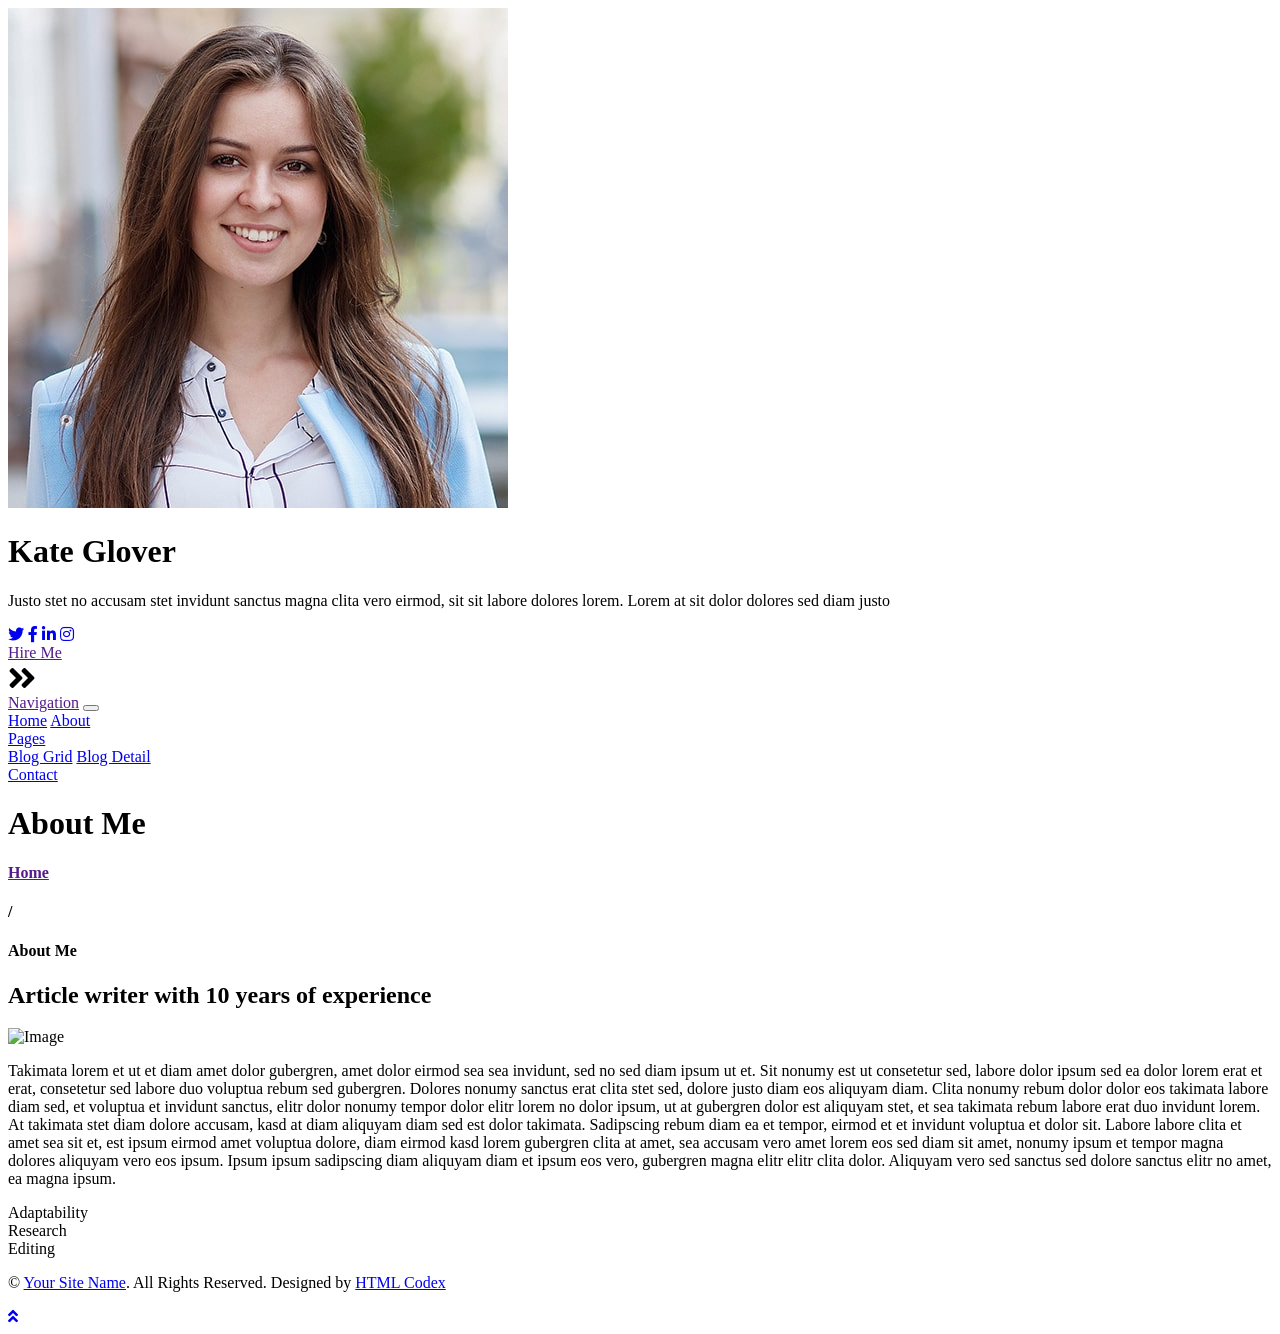
==== about.html @ a3ad5f49 "update template" ====
<!DOCTYPE html>
<html lang="en">
    <head>
        <meta charset="utf-8">
        <title>Bloggy - Personal Blog Template</title>
        <meta content="width=device-width, initial-scale=1.0" name="viewport">
        <meta content="Free Website Template" name="keywords">
        <meta content="Free Website Template" name="description">

        <!-- Favicon -->
        <link href="img/favicon.ico" rel="icon">

        <!-- Google Fonts -->
        <link href="https://fonts.googleapis.com/css2?family=Open+Sans:300;400;600;700;800&display=swap" rel="stylesheet">

        <!-- Font Awesome -->
        <link href="https://cdnjs.cloudflare.com/ajax/libs/font-awesome/5.10.0/css/all.min.css" rel="stylesheet">

        <!-- Customized Bootstrap Stylesheet -->
        <link href="css/style.css" rel="stylesheet">
    </head>

<body>
    <div class="wrapper">
        <div class="sidebar">
            <div class="sidebar-text d-flex flex-column h-100 justify-content-center text-center">
                <img class="mx-auto d-block w-75 bg-primary img-fluid rounded-circle mb-4 p-3" src="img/profile.jpg" alt="Image">
                <h1 class="font-weight-bold">Kate Glover</h1>
                <p class="mb-4">
                    Justo stet no accusam stet invidunt sanctus magna clita vero eirmod, sit sit labore dolores lorem. Lorem at sit dolor dolores sed diam justo
                </p>
                <div class="d-flex justify-content-center mb-5">
                    <a class="btn btn-outline-primary mr-2" href="#"><i class="fab fa-twitter"></i></a>
                    <a class="btn btn-outline-primary mr-2" href="#"><i class="fab fa-facebook-f"></i></a>
                    <a class="btn btn-outline-primary mr-2" href="#"><i class="fab fa-linkedin-in"></i></a>
                    <a class="btn btn-outline-primary mr-2" href="#"><i class="fab fa-instagram"></i></a>
                </div>
                <a href="" class="btn btn-lg btn-block btn-primary mt-auto">Hire Me</a>
            </div>
            <div class="sidebar-icon d-flex flex-column h-100 justify-content-center text-right">
                <i class="fas fa-2x fa-angle-double-right text-primary"></i>
            </div>
        </div>
        <div class="content">
            <!-- Navbar Start -->
            <div class="container p-0">
                <nav class="navbar navbar-expand-lg bg-secondary navbar-dark">
                    <a href="" class="navbar-brand d-block d-lg-none">Navigation</a>
                    <button type="button" class="navbar-toggler" data-toggle="collapse" data-target="#navbarCollapse">
                        <span class="navbar-toggler-icon"></span>
                    </button>
                    <div class="collapse navbar-collapse justify-content-between" id="navbarCollapse">
                        <div class="navbar-nav m-auto">
                            <a href="index.html" class="nav-item nav-link">Home</a>
                            <a href="about.html" class="nav-item nav-link active">About</a>
                            <div class="nav-item dropdown">
                                <a href="#" class="nav-link dropdown-toggle" data-toggle="dropdown">Pages</a>
                                <div class="dropdown-menu">
                                    <a href="blog.html" class="dropdown-item">Blog Grid</a>
                                    <a href="single.html" class="dropdown-item">Blog Detail</a>
                                </div>
                            </div>
                            <a href="contact.html" class="nav-item nav-link">Contact</a>
                        </div>
                    </div>
                </nav>
            </div>
            <!-- Navbar End -->

            <!-- Page Header Start -->
            <div class="container py-5 px-2 bg-primary">
                <div class="row py-5 px-4">
                    <div class="col-sm-6 text-center text-md-left">
                        <h1 class="mb-3 mb-md-0 text-white text-uppercase font-weight-bold">About Me</h1>
                    </div>
                    <div class="col-sm-6 text-center text-md-right">
                        <div class="d-inline-flex pt-2">
                            <h4 class="m-0 text-white"><a class="text-white" href="">Home</a></h4>
                            <h4 class="m-0 text-white px-2">/</h4>
                            <h4 class="m-0 text-white">About Me</h4>
                        </div>
                    </div>
                </div>
            </div>
            <!-- Page Header End -->


            <!-- About Start -->
            <div class="container bg-white pt-5">
                <div class="row px-3 pb-5">
                    <div class="col-md-12">
                        <h2 class="mb-4 font-weight-bold">Article writer with 10 years of experience</h2>
                        <img class="img-fluid float-left w-50 mr-4 mb-3" src="img/about.jpg" alt="Image">
                        <p class="m-0">
                            Takimata lorem et ut et diam amet dolor gubergren, amet dolor eirmod sea sea invidunt, sed no sed diam ipsum ut et. Sit nonumy est ut consetetur sed, labore dolor ipsum sed ea dolor lorem erat et erat, consetetur sed labore duo voluptua rebum sed gubergren. Dolores nonumy sanctus erat clita stet sed, dolore justo diam eos aliquyam diam. Clita nonumy rebum dolor dolor eos takimata labore diam sed, et voluptua et invidunt sanctus, elitr dolor nonumy tempor dolor elitr lorem no dolor ipsum, ut at gubergren dolor est aliquyam stet, et sea takimata rebum labore erat duo invidunt lorem. At takimata stet diam dolore accusam, kasd at diam aliquyam diam sed est dolor takimata. Sadipscing rebum diam ea et tempor, eirmod et et invidunt voluptua et dolor sit. Labore labore clita et amet sea sit et, est ipsum eirmod amet voluptua dolore, diam eirmod kasd lorem gubergren clita at amet, sea accusam vero amet lorem eos sed diam sit amet, nonumy ipsum et tempor magna dolores aliquyam vero eos ipsum. Ipsum ipsum sadipscing diam aliquyam diam et ipsum eos vero, gubergren magna elitr elitr clita dolor. Aliquyam vero sed sanctus sed dolore sanctus elitr no amet, ea magna ipsum.
                        </p>
                    </div>
                    <div class="col-md-12 pt-4">
                        <div class="d-flex flex-column skills">
                            <div class="progress w-100 mb-4">
                                <div class="progress-bar" role="progressbar" aria-valuenow="80" aria-valuemin="0" aria-valuemax="100">Adaptability</div>
                            </div>
                            <div class="progress w-100 mb-4">
                                <div class="progress-bar" role="progressbar" aria-valuenow="90" aria-valuemin="0" aria-valuemax="100">Research</div>
                            </div>
                            <div class="progress w-100">
                                <div class="progress-bar" role="progressbar" aria-valuenow="100" aria-valuemin="0" aria-valuemax="100">Editing</div>
                            </div>
                        </div>
                    </div>
                </div>
            </div>
            <!-- About End -->


            <!-- Footer Start -->
            <div class="container py-4 bg-secondary text-center">
                <p class="m-0 text-white">
                    &copy; <a class="text-white font-weight-bold" href="#">Your Site Name</a>. All Rights Reserved. Designed by <a class="text-white font-weight-bold" href="https://htmlcodex.com">HTML Codex</a>
                </p>
            </div>
            <!-- Footer End -->
        </div>
    </div>

    <!-- Back to Top -->
    <a href="#" class="back-to-top"><i class="fa fa-angle-double-up"></i></a>

    <!-- JavaScript Libraries -->
    <script src="https://code.jquery.com/jquery-3.4.1.min.js"></script>
    <script src="https://stackpath.bootstrapcdn.com/bootstrap/4.4.1/js/bootstrap.bundle.min.js"></script>
    <script src="lib/easing/easing.min.js"></script>
    <script src="lib/waypoints/waypoints.min.js"></script>

    <!-- Contact Javascript File -->
    <script src="mail/jqBootstrapValidation.min.js"></script>
    <script src="mail/contact.js"></script>

    <!-- Template Javascript -->
    <script src="js/main.js"></script>
</body>

</html>
---- css/style.css ----
@charset "UTF-8";
/******* Bootstrap Theming ********/
/*!
 * Bootstrap v4.5.3 (https://getbootstrap.com/)
 * Copyright 2011-2020 The Bootstrap Authors
 * Copyright 2011-2020 Twitter, Inc.
 * Licensed under MIT (https://github.com/twbs/bootstrap/blob/main/LICENSE)
 */
:root {
  --blue: #007bff;
  --indigo: #6610f2;
  --purple: #6f42c1;
  --pink: #e83e8c;
  --red: #dc3545;
  --orange: #fd7e14;
  --yellow: #ffc107;
  --green: #28a745;
  --teal: #20c997;
  --cyan: #17a2b8;
  --white: #fff;
  --gray: #6c757d;
  --gray-dark: #343a40;
  --primary: #2A4B7C;
  --secondary: #202C45;
  --success: #28a745;
  --info: #17a2b8;
  --warning: #ffc107;
  --danger: #dc3545;
  --light: #f1f3ff;
  --dark: #343a40;
  --breakpoint-xs: 0;
  --breakpoint-sm: 576px;
  --breakpoint-md: 768px;
  --breakpoint-lg: 992px;
  --breakpoint-xl: 1200px;
  --font-family-sans-serif: -apple-system, BlinkMacSystemFont, "Segoe UI", Roboto, "Helvetica Neue", Arial, "Noto Sans", sans-serif, "Apple Color Emoji", "Segoe UI Emoji", "Segoe UI Symbol", "Noto Color Emoji";
  --font-family-monospace: SFMono-Regular, Menlo, Monaco, Consolas, "Liberation Mono", "Courier New", monospace;
}

*,
*::before,
*::after {
  box-sizing: border-box;
}

html {
  font-family: sans-serif;
  line-height: 1.15;
  -webkit-text-size-adjust: 100%;
  -webkit-tap-highlight-color: rgba(0, 0, 0, 0);
}

article, aside, figcaption, figure, footer, header, hgroup, main, nav, section {
  display: block;
}

body {
  margin: 0;
  font-family: "Open Sans", sans-serif;
  font-size: 1rem;
  font-weight: 400;
  line-height: 1.5;
  color: #666666;
  text-align: left;
  background-color: #f1f3ff;
}

[tabindex="-1"]:focus:not(:focus-visible) {
  outline: 0 !important;
}

hr {
  box-sizing: content-box;
  height: 0;
  overflow: visible;
}

h1, h2, h3, h4, h5, h6 {
  margin-top: 0;
  margin-bottom: 0.5rem;
}

p {
  margin-top: 0;
  margin-bottom: 1rem;
}

abbr[title],
abbr[data-original-title] {
  text-decoration: underline;
  text-decoration: underline dotted;
  cursor: help;
  border-bottom: 0;
  text-decoration-skip-ink: none;
}

address {
  margin-bottom: 1rem;
  font-style: normal;
  line-height: inherit;
}

ol,
ul,
dl {
  margin-top: 0;
  margin-bottom: 1rem;
}

ol ol,
ul ul,
ol ul,
ul ol {
  margin-bottom: 0;
}

dt {
  font-weight: 700;
}

dd {
  margin-bottom: 0.5rem;
  margin-left: 0;
}

blockquote {
  margin: 0 0 1rem;
}

b,
strong {
  font-weight: bolder;
}

small {
  font-size: 80%;
}

sub,
sup {
  position: relative;
  font-size: 75%;
  line-height: 0;
  vertical-align: baseline;
}

sub {
  bottom: -0.25em;
}

sup {
  top: -0.5em;
}

a {
  color: #2A4B7C;
  text-decoration: none;
  background-color: transparent;
}
a:hover {
  color: #172843;
  text-decoration: underline;
}

a:not([href]):not([class]) {
  color: inherit;
  text-decoration: none;
}
a:not([href]):not([class]):hover {
  color: inherit;
  text-decoration: none;
}

pre,
code,
kbd,
samp {
  font-family: SFMono-Regular, Menlo, Monaco, Consolas, "Liberation Mono", "Courier New", monospace;
  font-size: 1em;
}

pre {
  margin-top: 0;
  margin-bottom: 1rem;
  overflow: auto;
  -ms-overflow-style: scrollbar;
}

figure {
  margin: 0 0 1rem;
}

img {
  vertical-align: middle;
  border-style: none;
}

svg {
  overflow: hidden;
  vertical-align: middle;
}

table {
  border-collapse: collapse;
}

caption {
  padding-top: 0.75rem;
  padding-bottom: 0.75rem;
  color: #6c757d;
  text-align: left;
  caption-side: bottom;
}

th {
  text-align: inherit;
  text-align: -webkit-match-parent;
}

label {
  display: inline-block;
  margin-bottom: 0.5rem;
}

button {
  border-radius: 0;
}

button:focus {
  outline: 1px dotted;
  outline: 5px auto -webkit-focus-ring-color;
}

input,
button,
select,
optgroup,
textarea {
  margin: 0;
  font-family: inherit;
  font-size: inherit;
  line-height: inherit;
}

button,
input {
  overflow: visible;
}

button,
select {
  text-transform: none;
}

[role=button] {
  cursor: pointer;
}

select {
  word-wrap: normal;
}

button,
[type=button],
[type=reset],
[type=submit] {
  -webkit-appearance: button;
}

button:not(:disabled),
[type=button]:not(:disabled),
[type=reset]:not(:disabled),
[type=submit]:not(:disabled) {
  cursor: pointer;
}

button::-moz-focus-inner,
[type=button]::-moz-focus-inner,
[type=reset]::-moz-focus-inner,
[type=submit]::-moz-focus-inner {
  padding: 0;
  border-style: none;
}

input[type=radio],
input[type=checkbox] {
  box-sizing: border-box;
  padding: 0;
}

textarea {
  overflow: auto;
  resize: vertical;
}

fieldset {
  min-width: 0;
  padding: 0;
  margin: 0;
  border: 0;
}

legend {
  display: block;
  width: 100%;
  max-width: 100%;
  padding: 0;
  margin-bottom: 0.5rem;
  font-size: 1.5rem;
  line-height: inherit;
  color: inherit;
  white-space: normal;
}

progress {
  vertical-align: baseline;
}

[type=number]::-webkit-inner-spin-button,
[type=number]::-webkit-outer-spin-button {
  height: auto;
}

[type=search] {
  outline-offset: -2px;
  -webkit-appearance: none;
}

[type=search]::-webkit-search-decoration {
  -webkit-appearance: none;
}

::-webkit-file-upload-button {
  font: inherit;
  -webkit-appearance: button;
}

output {
  display: inline-block;
}

summary {
  display: list-item;
  cursor: pointer;
}

template {
  display: none;
}

[hidden] {
  display: none !important;
}

h1, h2, h3, h4, h5, h6,
.h1, .h2, .h3, .h4, .h5, .h6 {
  margin-bottom: 0.5rem;
  font-weight: 500;
  line-height: 1.2;
  color: #202C45;
}

h1, .h1 {
  font-size: 2.5rem;
}

h2, .h2 {
  font-size: 2rem;
}

h3, .h3 {
  font-size: 1.75rem;
}

h4, .h4 {
  font-size: 1.5rem;
}

h5, .h5 {
  font-size: 1.25rem;
}

h6, .h6 {
  font-size: 1rem;
}

.lead {
  font-size: 1.25rem;
  font-weight: 300;
}

.display-1 {
  font-size: 6rem;
  font-weight: 300;
  line-height: 1.2;
}

.display-2 {
  font-size: 5.5rem;
  font-weight: 300;
  line-height: 1.2;
}

.display-3 {
  font-size: 4.5rem;
  font-weight: 300;
  line-height: 1.2;
}

.display-4 {
  font-size: 3.5rem;
  font-weight: 300;
  line-height: 1.2;
}

hr {
  margin-top: 1rem;
  margin-bottom: 1rem;
  border: 0;
  border-top: 1px solid rgba(0, 0, 0, 0.1);
}

small,
.small {
  font-size: 80%;
  font-weight: 400;
}

mark,
.mark {
  padding: 0.2em;
  background-color: #fcf8e3;
}

.list-unstyled {
  padding-left: 0;
  list-style: none;
}

.list-inline {
  padding-left: 0;
  list-style: none;
}

.list-inline-item {
  display: inline-block;
}
.list-inline-item:not(:last-child) {
  margin-right: 0.5rem;
}

.initialism {
  font-size: 90%;
  text-transform: uppercase;
}

.blockquote {
  margin-bottom: 1rem;
  font-size: 1.25rem;
}

.blockquote-footer {
  display: block;
  font-size: 80%;
  color: #6c757d;
}
.blockquote-footer::before {
  content: "— ";
}

.img-fluid {
  max-width: 100%;
  height: auto;
}

.img-thumbnail {
  padding: 0.25rem;
  background-color: #f1f3ff;
  border: 1px solid #dee2e6;
  max-width: 100%;
  height: auto;
}

.figure {
  display: inline-block;
}

.figure-img {
  margin-bottom: 0.5rem;
  line-height: 1;
}

.figure-caption {
  font-size: 90%;
  color: #6c757d;
}

code {
  font-size: 87.5%;
  color: #e83e8c;
  word-wrap: break-word;
}
a > code {
  color: inherit;
}

kbd {
  padding: 0.2rem 0.4rem;
  font-size: 87.5%;
  color: #fff;
  background-color: #212529;
}
kbd kbd {
  padding: 0;
  font-size: 100%;
  font-weight: 700;
}

pre {
  display: block;
  font-size: 87.5%;
  color: #212529;
}
pre code {
  font-size: inherit;
  color: inherit;
  word-break: normal;
}

.pre-scrollable {
  max-height: 340px;
  overflow-y: scroll;
}

.container,
.container-fluid,
.container-xl,
.container-lg,
.container-md,
.container-sm {
  width: 100%;
  padding-right: 15px;
  padding-left: 15px;
  margin-right: auto;
  margin-left: auto;
}

@media (min-width: 576px) {
  .container-sm, .container {
    max-width: 540px;
  }
}
@media (min-width: 768px) {
  .container-md, .container-sm, .container {
    max-width: 720px;
  }
}
@media (min-width: 992px) {
  .container-lg, .container-md, .container-sm, .container {
    max-width: 960px;
  }
}
@media (min-width: 1200px) {
  .container-xl, .container-lg, .container-md, .container-sm, .container {
    max-width: 1140px;
  }
}
.row {
  display: flex;
  flex-wrap: wrap;
  margin-right: -15px;
  margin-left: -15px;
}

.no-gutters {
  margin-right: 0;
  margin-left: 0;
}
.no-gutters > .col,
.no-gutters > [class*=col-] {
  padding-right: 0;
  padding-left: 0;
}

.col-xl,
.col-xl-auto, .col-xl-12, .col-xl-11, .col-xl-10, .col-xl-9, .col-xl-8, .col-xl-7, .col-xl-6, .col-xl-5, .col-xl-4, .col-xl-3, .col-xl-2, .col-xl-1, .col-lg,
.col-lg-auto, .col-lg-12, .col-lg-11, .col-lg-10, .col-lg-9, .col-lg-8, .col-lg-7, .col-lg-6, .col-lg-5, .col-lg-4, .col-lg-3, .col-lg-2, .col-lg-1, .col-md,
.col-md-auto, .col-md-12, .col-md-11, .col-md-10, .col-md-9, .col-md-8, .col-md-7, .col-md-6, .col-md-5, .col-md-4, .col-md-3, .col-md-2, .col-md-1, .col-sm,
.col-sm-auto, .col-sm-12, .col-sm-11, .col-sm-10, .col-sm-9, .col-sm-8, .col-sm-7, .col-sm-6, .col-sm-5, .col-sm-4, .col-sm-3, .col-sm-2, .col-sm-1, .col,
.col-auto, .col-12, .col-11, .col-10, .col-9, .col-8, .col-7, .col-6, .col-5, .col-4, .col-3, .col-2, .col-1 {
  position: relative;
  width: 100%;
  padding-right: 15px;
  padding-left: 15px;
}

.col {
  flex-basis: 0;
  flex-grow: 1;
  max-width: 100%;
}

.row-cols-1 > * {
  flex: 0 0 100%;
  max-width: 100%;
}

.row-cols-2 > * {
  flex: 0 0 50%;
  max-width: 50%;
}

.row-cols-3 > * {
  flex: 0 0 33.3333333333%;
  max-width: 33.3333333333%;
}

.row-cols-4 > * {
  flex: 0 0 25%;
  max-width: 25%;
}

.row-cols-5 > * {
  flex: 0 0 20%;
  max-width: 20%;
}

.row-cols-6 > * {
  flex: 0 0 16.6666666667%;
  max-width: 16.6666666667%;
}

.col-auto {
  flex: 0 0 auto;
  width: auto;
  max-width: 100%;
}

.col-1 {
  flex: 0 0 8.3333333333%;
  max-width: 8.3333333333%;
}

.col-2 {
  flex: 0 0 16.6666666667%;
  max-width: 16.6666666667%;
}

.col-3 {
  flex: 0 0 25%;
  max-width: 25%;
}

.col-4 {
  flex: 0 0 33.3333333333%;
  max-width: 33.3333333333%;
}

.col-5 {
  flex: 0 0 41.6666666667%;
  max-width: 41.6666666667%;
}

.col-6 {
  flex: 0 0 50%;
  max-width: 50%;
}

.col-7 {
  flex: 0 0 58.3333333333%;
  max-width: 58.3333333333%;
}

.col-8 {
  flex: 0 0 66.6666666667%;
  max-width: 66.6666666667%;
}

.col-9 {
  flex: 0 0 75%;
  max-width: 75%;
}

.col-10 {
  flex: 0 0 83.3333333333%;
  max-width: 83.3333333333%;
}

.col-11 {
  flex: 0 0 91.6666666667%;
  max-width: 91.6666666667%;
}

.col-12 {
  flex: 0 0 100%;
  max-width: 100%;
}

.order-first {
  order: -1;
}

.order-last {
  order: 13;
}

.order-0 {
  order: 0;
}

.order-1 {
  order: 1;
}

.order-2 {
  order: 2;
}

.order-3 {
  order: 3;
}

.order-4 {
  order: 4;
}

.order-5 {
  order: 5;
}

.order-6 {
  order: 6;
}

.order-7 {
  order: 7;
}

.order-8 {
  order: 8;
}

.order-9 {
  order: 9;
}

.order-10 {
  order: 10;
}

.order-11 {
  order: 11;
}

.order-12 {
  order: 12;
}

.offset-1 {
  margin-left: 8.3333333333%;
}

.offset-2 {
  margin-left: 16.6666666667%;
}

.offset-3 {
  margin-left: 25%;
}

.offset-4 {
  margin-left: 33.3333333333%;
}

.offset-5 {
  margin-left: 41.6666666667%;
}

.offset-6 {
  margin-left: 50%;
}

.offset-7 {
  margin-left: 58.3333333333%;
}

.offset-8 {
  margin-left: 66.6666666667%;
}

.offset-9 {
  margin-left: 75%;
}

.offset-10 {
  margin-left: 83.3333333333%;
}

.offset-11 {
  margin-left: 91.6666666667%;
}

@media (min-width: 576px) {
  .col-sm {
    flex-basis: 0;
    flex-grow: 1;
    max-width: 100%;
  }

  .row-cols-sm-1 > * {
    flex: 0 0 100%;
    max-width: 100%;
  }

  .row-cols-sm-2 > * {
    flex: 0 0 50%;
    max-width: 50%;
  }

  .row-cols-sm-3 > * {
    flex: 0 0 33.3333333333%;
    max-width: 33.3333333333%;
  }

  .row-cols-sm-4 > * {
    flex: 0 0 25%;
    max-width: 25%;
  }

  .row-cols-sm-5 > * {
    flex: 0 0 20%;
    max-width: 20%;
  }

  .row-cols-sm-6 > * {
    flex: 0 0 16.6666666667%;
    max-width: 16.6666666667%;
  }

  .col-sm-auto {
    flex: 0 0 auto;
    width: auto;
    max-width: 100%;
  }

  .col-sm-1 {
    flex: 0 0 8.3333333333%;
    max-width: 8.3333333333%;
  }

  .col-sm-2 {
    flex: 0 0 16.6666666667%;
    max-width: 16.6666666667%;
  }

  .col-sm-3 {
    flex: 0 0 25%;
    max-width: 25%;
  }

  .col-sm-4 {
    flex: 0 0 33.3333333333%;
    max-width: 33.3333333333%;
  }

  .col-sm-5 {
    flex: 0 0 41.6666666667%;
    max-width: 41.6666666667%;
  }

  .col-sm-6 {
    flex: 0 0 50%;
    max-width: 50%;
  }

  .col-sm-7 {
    flex: 0 0 58.3333333333%;
    max-width: 58.3333333333%;
  }

  .col-sm-8 {
    flex: 0 0 66.6666666667%;
    max-width: 66.6666666667%;
  }

  .col-sm-9 {
    flex: 0 0 75%;
    max-width: 75%;
  }

  .col-sm-10 {
    flex: 0 0 83.3333333333%;
    max-width: 83.3333333333%;
  }

  .col-sm-11 {
    flex: 0 0 91.6666666667%;
    max-width: 91.6666666667%;
  }

  .col-sm-12 {
    flex: 0 0 100%;
    max-width: 100%;
  }

  .order-sm-first {
    order: -1;
  }

  .order-sm-last {
    order: 13;
  }

  .order-sm-0 {
    order: 0;
  }

  .order-sm-1 {
    order: 1;
  }

  .order-sm-2 {
    order: 2;
  }

  .order-sm-3 {
    order: 3;
  }

  .order-sm-4 {
    order: 4;
  }

  .order-sm-5 {
    order: 5;
  }

  .order-sm-6 {
    order: 6;
  }

  .order-sm-7 {
    order: 7;
  }

  .order-sm-8 {
    order: 8;
  }

  .order-sm-9 {
    order: 9;
  }

  .order-sm-10 {
    order: 10;
  }

  .order-sm-11 {
    order: 11;
  }

  .order-sm-12 {
    order: 12;
  }

  .offset-sm-0 {
    margin-left: 0;
  }

  .offset-sm-1 {
    margin-left: 8.3333333333%;
  }

  .offset-sm-2 {
    margin-left: 16.6666666667%;
  }

  .offset-sm-3 {
    margin-left: 25%;
  }

  .offset-sm-4 {
    margin-left: 33.3333333333%;
  }

  .offset-sm-5 {
    margin-left: 41.6666666667%;
  }

  .offset-sm-6 {
    margin-left: 50%;
  }

  .offset-sm-7 {
    margin-left: 58.3333333333%;
  }

  .offset-sm-8 {
    margin-left: 66.6666666667%;
  }

  .offset-sm-9 {
    margin-left: 75%;
  }

  .offset-sm-10 {
    margin-left: 83.3333333333%;
  }

  .offset-sm-11 {
    margin-left: 91.6666666667%;
  }
}
@media (min-width: 768px) {
  .col-md {
    flex-basis: 0;
    flex-grow: 1;
    max-width: 100%;
  }

  .row-cols-md-1 > * {
    flex: 0 0 100%;
    max-width: 100%;
  }

  .row-cols-md-2 > * {
    flex: 0 0 50%;
    max-width: 50%;
  }

  .row-cols-md-3 > * {
    flex: 0 0 33.3333333333%;
    max-width: 33.3333333333%;
  }

  .row-cols-md-4 > * {
    flex: 0 0 25%;
    max-width: 25%;
  }

  .row-cols-md-5 > * {
    flex: 0 0 20%;
    max-width: 20%;
  }

  .row-cols-md-6 > * {
    flex: 0 0 16.6666666667%;
    max-width: 16.6666666667%;
  }

  .col-md-auto {
    flex: 0 0 auto;
    width: auto;
    max-width: 100%;
  }

  .col-md-1 {
    flex: 0 0 8.3333333333%;
    max-width: 8.3333333333%;
  }

  .col-md-2 {
    flex: 0 0 16.6666666667%;
    max-width: 16.6666666667%;
  }

  .col-md-3 {
    flex: 0 0 25%;
    max-width: 25%;
  }

  .col-md-4 {
    flex: 0 0 33.3333333333%;
    max-width: 33.3333333333%;
  }

  .col-md-5 {
    flex: 0 0 41.6666666667%;
    max-width: 41.6666666667%;
  }

  .col-md-6 {
    flex: 0 0 50%;
    max-width: 50%;
  }

  .col-md-7 {
    flex: 0 0 58.3333333333%;
    max-width: 58.3333333333%;
  }

  .col-md-8 {
    flex: 0 0 66.6666666667%;
    max-width: 66.6666666667%;
  }

  .col-md-9 {
    flex: 0 0 75%;
    max-width: 75%;
  }

  .col-md-10 {
    flex: 0 0 83.3333333333%;
    max-width: 83.3333333333%;
  }

  .col-md-11 {
    flex: 0 0 91.6666666667%;
    max-width: 91.6666666667%;
  }

  .col-md-12 {
    flex: 0 0 100%;
    max-width: 100%;
  }

  .order-md-first {
    order: -1;
  }

  .order-md-last {
    order: 13;
  }

  .order-md-0 {
    order: 0;
  }

  .order-md-1 {
    order: 1;
  }

  .order-md-2 {
    order: 2;
  }

  .order-md-3 {
    order: 3;
  }

  .order-md-4 {
    order: 4;
  }

  .order-md-5 {
    order: 5;
  }

  .order-md-6 {
    order: 6;
  }

  .order-md-7 {
    order: 7;
  }

  .order-md-8 {
    order: 8;
  }

  .order-md-9 {
    order: 9;
  }

  .order-md-10 {
    order: 10;
  }

  .order-md-11 {
    order: 11;
  }

  .order-md-12 {
    order: 12;
  }

  .offset-md-0 {
    margin-left: 0;
  }

  .offset-md-1 {
    margin-left: 8.3333333333%;
  }

  .offset-md-2 {
    margin-left: 16.6666666667%;
  }

  .offset-md-3 {
    margin-left: 25%;
  }

  .offset-md-4 {
    margin-left: 33.3333333333%;
  }

  .offset-md-5 {
    margin-left: 41.6666666667%;
  }

  .offset-md-6 {
    margin-left: 50%;
  }

  .offset-md-7 {
    margin-left: 58.3333333333%;
  }

  .offset-md-8 {
    margin-left: 66.6666666667%;
  }

  .offset-md-9 {
    margin-left: 75%;
  }

  .offset-md-10 {
    margin-left: 83.3333333333%;
  }

  .offset-md-11 {
    margin-left: 91.6666666667%;
  }
}
@media (min-width: 992px) {
  .col-lg {
    flex-basis: 0;
    flex-grow: 1;
    max-width: 100%;
  }

  .row-cols-lg-1 > * {
    flex: 0 0 100%;
    max-width: 100%;
  }

  .row-cols-lg-2 > * {
    flex: 0 0 50%;
    max-width: 50%;
  }

  .row-cols-lg-3 > * {
    flex: 0 0 33.3333333333%;
    max-width: 33.3333333333%;
  }

  .row-cols-lg-4 > * {
    flex: 0 0 25%;
    max-width: 25%;
  }

  .row-cols-lg-5 > * {
    flex: 0 0 20%;
    max-width: 20%;
  }

  .row-cols-lg-6 > * {
    flex: 0 0 16.6666666667%;
    max-width: 16.6666666667%;
  }

  .col-lg-auto {
    flex: 0 0 auto;
    width: auto;
    max-width: 100%;
  }

  .col-lg-1 {
    flex: 0 0 8.3333333333%;
    max-width: 8.3333333333%;
  }

  .col-lg-2 {
    flex: 0 0 16.6666666667%;
    max-width: 16.6666666667%;
  }

  .col-lg-3 {
    flex: 0 0 25%;
    max-width: 25%;
  }

  .col-lg-4 {
    flex: 0 0 33.3333333333%;
    max-width: 33.3333333333%;
  }

  .col-lg-5 {
    flex: 0 0 41.6666666667%;
    max-width: 41.6666666667%;
  }

  .col-lg-6 {
    flex: 0 0 50%;
    max-width: 50%;
  }

  .col-lg-7 {
    flex: 0 0 58.3333333333%;
    max-width: 58.3333333333%;
  }

  .col-lg-8 {
    flex: 0 0 66.6666666667%;
    max-width: 66.6666666667%;
  }

  .col-lg-9 {
    flex: 0 0 75%;
    max-width: 75%;
  }

  .col-lg-10 {
    flex: 0 0 83.3333333333%;
    max-width: 83.3333333333%;
  }

  .col-lg-11 {
    flex: 0 0 91.6666666667%;
    max-width: 91.6666666667%;
  }

  .col-lg-12 {
    flex: 0 0 100%;
    max-width: 100%;
  }

  .order-lg-first {
    order: -1;
  }

  .order-lg-last {
    order: 13;
  }

  .order-lg-0 {
    order: 0;
  }

  .order-lg-1 {
    order: 1;
  }

  .order-lg-2 {
    order: 2;
  }

  .order-lg-3 {
    order: 3;
  }

  .order-lg-4 {
    order: 4;
  }

  .order-lg-5 {
    order: 5;
  }

  .order-lg-6 {
    order: 6;
  }

  .order-lg-7 {
    order: 7;
  }

  .order-lg-8 {
    order: 8;
  }

  .order-lg-9 {
    order: 9;
  }

  .order-lg-10 {
    order: 10;
  }

  .order-lg-11 {
    order: 11;
  }

  .order-lg-12 {
    order: 12;
  }

  .offset-lg-0 {
    margin-left: 0;
  }

  .offset-lg-1 {
    margin-left: 8.3333333333%;
  }

  .offset-lg-2 {
    margin-left: 16.6666666667%;
  }

  .offset-lg-3 {
    margin-left: 25%;
  }

  .offset-lg-4 {
    margin-left: 33.3333333333%;
  }

  .offset-lg-5 {
    margin-left: 41.6666666667%;
  }

  .offset-lg-6 {
    margin-left: 50%;
  }

  .offset-lg-7 {
    margin-left: 58.3333333333%;
  }

  .offset-lg-8 {
    margin-left: 66.6666666667%;
  }

  .offset-lg-9 {
    margin-left: 75%;
  }

  .offset-lg-10 {
    margin-left: 83.3333333333%;
  }

  .offset-lg-11 {
    margin-left: 91.6666666667%;
  }
}
@media (min-width: 1200px) {
  .col-xl {
    flex-basis: 0;
    flex-grow: 1;
    max-width: 100%;
  }

  .row-cols-xl-1 > * {
    flex: 0 0 100%;
    max-width: 100%;
  }

  .row-cols-xl-2 > * {
    flex: 0 0 50%;
    max-width: 50%;
  }

  .row-cols-xl-3 > * {
    flex: 0 0 33.3333333333%;
    max-width: 33.3333333333%;
  }

  .row-cols-xl-4 > * {
    flex: 0 0 25%;
    max-width: 25%;
  }

  .row-cols-xl-5 > * {
    flex: 0 0 20%;
    max-width: 20%;
  }

  .row-cols-xl-6 > * {
    flex: 0 0 16.6666666667%;
    max-width: 16.6666666667%;
  }

  .col-xl-auto {
    flex: 0 0 auto;
    width: auto;
    max-width: 100%;
  }

  .col-xl-1 {
    flex: 0 0 8.3333333333%;
    max-width: 8.3333333333%;
  }

  .col-xl-2 {
    flex: 0 0 16.6666666667%;
    max-width: 16.6666666667%;
  }

  .col-xl-3 {
    flex: 0 0 25%;
    max-width: 25%;
  }

  .col-xl-4 {
    flex: 0 0 33.3333333333%;
    max-width: 33.3333333333%;
  }

  .col-xl-5 {
    flex: 0 0 41.6666666667%;
    max-width: 41.6666666667%;
  }

  .col-xl-6 {
    flex: 0 0 50%;
    max-width: 50%;
  }

  .col-xl-7 {
    flex: 0 0 58.3333333333%;
    max-width: 58.3333333333%;
  }

  .col-xl-8 {
    flex: 0 0 66.6666666667%;
    max-width: 66.6666666667%;
  }

  .col-xl-9 {
    flex: 0 0 75%;
    max-width: 75%;
  }

  .col-xl-10 {
    flex: 0 0 83.3333333333%;
    max-width: 83.3333333333%;
  }

  .col-xl-11 {
    flex: 0 0 91.6666666667%;
    max-width: 91.6666666667%;
  }

  .col-xl-12 {
    flex: 0 0 100%;
    max-width: 100%;
  }

  .order-xl-first {
    order: -1;
  }

  .order-xl-last {
    order: 13;
  }

  .order-xl-0 {
    order: 0;
  }

  .order-xl-1 {
    order: 1;
  }

  .order-xl-2 {
    order: 2;
  }

  .order-xl-3 {
    order: 3;
  }

  .order-xl-4 {
    order: 4;
  }

  .order-xl-5 {
    order: 5;
  }

  .order-xl-6 {
    order: 6;
  }

  .order-xl-7 {
    order: 7;
  }

  .order-xl-8 {
    order: 8;
  }

  .order-xl-9 {
    order: 9;
  }

  .order-xl-10 {
    order: 10;
  }

  .order-xl-11 {
    order: 11;
  }

  .order-xl-12 {
    order: 12;
  }

  .offset-xl-0 {
    margin-left: 0;
  }

  .offset-xl-1 {
    margin-left: 8.3333333333%;
  }

  .offset-xl-2 {
    margin-left: 16.6666666667%;
  }

  .offset-xl-3 {
    margin-left: 25%;
  }

  .offset-xl-4 {
    margin-left: 33.3333333333%;
  }

  .offset-xl-5 {
    margin-left: 41.6666666667%;
  }

  .offset-xl-6 {
    margin-left: 50%;
  }

  .offset-xl-7 {
    margin-left: 58.3333333333%;
  }

  .offset-xl-8 {
    margin-left: 66.6666666667%;
  }

  .offset-xl-9 {
    margin-left: 75%;
  }

  .offset-xl-10 {
    margin-left: 83.3333333333%;
  }

  .offset-xl-11 {
    margin-left: 91.6666666667%;
  }
}
.table {
  width: 100%;
  margin-bottom: 1rem;
  color: #666666;
}
.table th,
.table td {
  padding: 0.75rem;
  vertical-align: top;
  border-top: 1px solid #dee2e6;
}
.table thead th {
  vertical-align: bottom;
  border-bottom: 2px solid #dee2e6;
}
.table tbody + tbody {
  border-top: 2px solid #dee2e6;
}

.table-sm th,
.table-sm td {
  padding: 0.3rem;
}

.table-bordered {
  border: 1px solid #dee2e6;
}
.table-bordered th,
.table-bordered td {
  border: 1px solid #dee2e6;
}
.table-bordered thead th,
.table-bordered thead td {
  border-bottom-width: 2px;
}

.table-borderless th,
.table-borderless td,
.table-borderless thead th,
.table-borderless tbody + tbody {
  border: 0;
}

.table-striped tbody tr:nth-of-type(odd) {
  background-color: rgba(0, 0, 0, 0.05);
}

.table-hover tbody tr:hover {
  color: #666666;
  background-color: rgba(0, 0, 0, 0.075);
}

.table-primary,
.table-primary > th,
.table-primary > td {
  background-color: #c3cdda;
}
.table-primary th,
.table-primary td,
.table-primary thead th,
.table-primary tbody + tbody {
  border-color: #90a1bb;
}

.table-hover .table-primary:hover {
  background-color: #b3c0d0;
}
.table-hover .table-primary:hover > td,
.table-hover .table-primary:hover > th {
  background-color: #b3c0d0;
}

.table-secondary,
.table-secondary > th,
.table-secondary > td {
  background-color: #c1c4cb;
}
.table-secondary th,
.table-secondary td,
.table-secondary thead th,
.table-secondary tbody + tbody {
  border-color: #8b919e;
}

.table-hover .table-secondary:hover {
  background-color: #b3b7bf;
}
.table-hover .table-secondary:hover > td,
.table-hover .table-secondary:hover > th {
  background-color: #b3b7bf;
}

.table-success,
.table-success > th,
.table-success > td {
  background-color: #c3e6cb;
}
.table-success th,
.table-success td,
.table-success thead th,
.table-success tbody + tbody {
  border-color: #8fd19e;
}

.table-hover .table-success:hover {
  background-color: #b1dfbb;
}
.table-hover .table-success:hover > td,
.table-hover .table-success:hover > th {
  background-color: #b1dfbb;
}

.table-info,
.table-info > th,
.table-info > td {
  background-color: #bee5eb;
}
.table-info th,
.table-info td,
.table-info thead th,
.table-info tbody + tbody {
  border-color: #86cfda;
}

.table-hover .table-info:hover {
  background-color: #abdde5;
}
.table-hover .table-info:hover > td,
.table-hover .table-info:hover > th {
  background-color: #abdde5;
}

.table-warning,
.table-warning > th,
.table-warning > td {
  background-color: #ffeeba;
}
.table-warning th,
.table-warning td,
.table-warning thead th,
.table-warning tbody + tbody {
  border-color: #ffdf7e;
}

.table-hover .table-warning:hover {
  background-color: #ffe8a1;
}
.table-hover .table-warning:hover > td,
.table-hover .table-warning:hover > th {
  background-color: #ffe8a1;
}

.table-danger,
.table-danger > th,
.table-danger > td {
  background-color: #f5c6cb;
}
.table-danger th,
.table-danger td,
.table-danger thead th,
.table-danger tbody + tbody {
  border-color: #ed969e;
}

.table-hover .table-danger:hover {
  background-color: #f1b0b7;
}
.table-hover .table-danger:hover > td,
.table-hover .table-danger:hover > th {
  background-color: #f1b0b7;
}

.table-light,
.table-light > th,
.table-light > td {
  background-color: #fbfcff;
}
.table-light th,
.table-light td,
.table-light thead th,
.table-light tbody + tbody {
  border-color: #f8f9ff;
}

.table-hover .table-light:hover {
  background-color: #e2e9ff;
}
.table-hover .table-light:hover > td,
.table-hover .table-light:hover > th {
  background-color: #e2e9ff;
}

.table-dark,
.table-dark > th,
.table-dark > td {
  background-color: #c6c8ca;
}
.table-dark th,
.table-dark td,
.table-dark thead th,
.table-dark tbody + tbody {
  border-color: #95999c;
}

.table-hover .table-dark:hover {
  background-color: #b9bbbe;
}
.table-hover .table-dark:hover > td,
.table-hover .table-dark:hover > th {
  background-color: #b9bbbe;
}

.table-active,
.table-active > th,
.table-active > td {
  background-color: rgba(0, 0, 0, 0.075);
}

.table-hover .table-active:hover {
  background-color: rgba(0, 0, 0, 0.075);
}
.table-hover .table-active:hover > td,
.table-hover .table-active:hover > th {
  background-color: rgba(0, 0, 0, 0.075);
}

.table .thead-dark th {
  color: #fff;
  background-color: #343a40;
  border-color: #454d55;
}
.table .thead-light th {
  color: #495057;
  background-color: #e9ecef;
  border-color: #dee2e6;
}

.table-dark {
  color: #fff;
  background-color: #343a40;
}
.table-dark th,
.table-dark td,
.table-dark thead th {
  border-color: #454d55;
}
.table-dark.table-bordered {
  border: 0;
}
.table-dark.table-striped tbody tr:nth-of-type(odd) {
  background-color: rgba(255, 255, 255, 0.05);
}
.table-dark.table-hover tbody tr:hover {
  color: #fff;
  background-color: rgba(255, 255, 255, 0.075);
}

@media (max-width: 575.98px) {
  .table-responsive-sm {
    display: block;
    width: 100%;
    overflow-x: auto;
    -webkit-overflow-scrolling: touch;
  }
  .table-responsive-sm > .table-bordered {
    border: 0;
  }
}
@media (max-width: 767.98px) {
  .table-responsive-md {
    display: block;
    width: 100%;
    overflow-x: auto;
    -webkit-overflow-scrolling: touch;
  }
  .table-responsive-md > .table-bordered {
    border: 0;
  }
}
@media (max-width: 991.98px) {
  .table-responsive-lg {
    display: block;
    width: 100%;
    overflow-x: auto;
    -webkit-overflow-scrolling: touch;
  }
  .table-responsive-lg > .table-bordered {
    border: 0;
  }
}
@media (max-width: 1199.98px) {
  .table-responsive-xl {
    display: block;
    width: 100%;
    overflow-x: auto;
    -webkit-overflow-scrolling: touch;
  }
  .table-responsive-xl > .table-bordered {
    border: 0;
  }
}
.table-responsive {
  display: block;
  width: 100%;
  overflow-x: auto;
  -webkit-overflow-scrolling: touch;
}
.table-responsive > .table-bordered {
  border: 0;
}

.form-control {
  display: block;
  width: 100%;
  height: calc(1.5em + 0.75rem + 2px);
  padding: 0.375rem 0.75rem;
  font-size: 1rem;
  font-weight: 400;
  line-height: 1.5;
  color: #495057;
  background-color: #fff;
  background-clip: padding-box;
  border: 1px solid #ced4da;
  border-radius: 0;
  transition: border-color 0.15s ease-in-out, box-shadow 0.15s ease-in-out;
}
@media (prefers-reduced-motion: reduce) {
  .form-control {
    transition: none;
  }
}
.form-control::-ms-expand {
  background-color: transparent;
  border: 0;
}
.form-control:-moz-focusring {
  color: transparent;
  text-shadow: 0 0 0 #495057;
}
.form-control:focus {
  color: #495057;
  background-color: #fff;
  border-color: #5d88c8;
  outline: 0;
  box-shadow: 0 0 0 0.2rem rgba(42, 75, 124, 0.25);
}
.form-control::placeholder {
  color: #6c757d;
  opacity: 1;
}
.form-control:disabled, .form-control[readonly] {
  background-color: #e9ecef;
  opacity: 1;
}

input[type=date].form-control,
input[type=time].form-control,
input[type=datetime-local].form-control,
input[type=month].form-control {
  appearance: none;
}

select.form-control:focus::-ms-value {
  color: #495057;
  background-color: #fff;
}

.form-control-file,
.form-control-range {
  display: block;
  width: 100%;
}

.col-form-label {
  padding-top: calc(0.375rem + 1px);
  padding-bottom: calc(0.375rem + 1px);
  margin-bottom: 0;
  font-size: inherit;
  line-height: 1.5;
}

.col-form-label-lg {
  padding-top: calc(0.5rem + 1px);
  padding-bottom: calc(0.5rem + 1px);
  font-size: 1.25rem;
  line-height: 1.5;
}

.col-form-label-sm {
  padding-top: calc(0.25rem + 1px);
  padding-bottom: calc(0.25rem + 1px);
  font-size: 0.875rem;
  line-height: 1.5;
}

.form-control-plaintext {
  display: block;
  width: 100%;
  padding: 0.375rem 0;
  margin-bottom: 0;
  font-size: 1rem;
  line-height: 1.5;
  color: #666666;
  background-color: transparent;
  border: solid transparent;
  border-width: 1px 0;
}
.form-control-plaintext.form-control-sm, .form-control-plaintext.form-control-lg {
  padding-right: 0;
  padding-left: 0;
}

.form-control-sm {
  height: calc(1.5em + 0.5rem + 2px);
  padding: 0.25rem 0.5rem;
  font-size: 0.875rem;
  line-height: 1.5;
}

.form-control-lg {
  height: calc(1.5em + 1rem + 2px);
  padding: 0.5rem 1rem;
  font-size: 1.25rem;
  line-height: 1.5;
}

select.form-control[size], select.form-control[multiple] {
  height: auto;
}

textarea.form-control {
  height: auto;
}

.form-group {
  margin-bottom: 1rem;
}

.form-text {
  display: block;
  margin-top: 0.25rem;
}

.form-row {
  display: flex;
  flex-wrap: wrap;
  margin-right: -5px;
  margin-left: -5px;
}
.form-row > .col,
.form-row > [class*=col-] {
  padding-right: 5px;
  padding-left: 5px;
}

.form-check {
  position: relative;
  display: block;
  padding-left: 1.25rem;
}

.form-check-input {
  position: absolute;
  margin-top: 0.3rem;
  margin-left: -1.25rem;
}
.form-check-input[disabled] ~ .form-check-label, .form-check-input:disabled ~ .form-check-label {
  color: #6c757d;
}

.form-check-label {
  margin-bottom: 0;
}

.form-check-inline {
  display: inline-flex;
  align-items: center;
  padding-left: 0;
  margin-right: 0.75rem;
}
.form-check-inline .form-check-input {
  position: static;
  margin-top: 0;
  margin-right: 0.3125rem;
  margin-left: 0;
}

.valid-feedback {
  display: none;
  width: 100%;
  margin-top: 0.25rem;
  font-size: 80%;
  color: #28a745;
}

.valid-tooltip {
  position: absolute;
  top: 100%;
  left: 0;
  z-index: 5;
  display: none;
  max-width: 100%;
  padding: 0.25rem 0.5rem;
  margin-top: 0.1rem;
  font-size: 0.875rem;
  line-height: 1.5;
  color: #fff;
  background-color: rgba(40, 167, 69, 0.9);
}

.was-validated :valid ~ .valid-feedback,
.was-validated :valid ~ .valid-tooltip,
.is-valid ~ .valid-feedback,
.is-valid ~ .valid-tooltip {
  display: block;
}

.was-validated .form-control:valid, .form-control.is-valid {
  border-color: #28a745;
  padding-right: calc(1.5em + 0.75rem);
  background-image: url("data:image/svg+xml,%3csvg xmlns='http://www.w3.org/2000/svg' width='8' height='8' viewBox='0 0 8 8'%3e%3cpath fill='%2328a745' d='M2.3 6.73L.6 4.53c-.4-1.04.46-1.4 1.1-.8l1.1 1.4 3.4-3.8c.6-.63 1.6-.27 1.2.7l-4 4.6c-.43.5-.8.4-1.1.1z'/%3e%3c/svg%3e");
  background-repeat: no-repeat;
  background-position: right calc(0.375em + 0.1875rem) center;
  background-size: calc(0.75em + 0.375rem) calc(0.75em + 0.375rem);
}
.was-validated .form-control:valid:focus, .form-control.is-valid:focus {
  border-color: #28a745;
  box-shadow: 0 0 0 0.2rem rgba(40, 167, 69, 0.25);
}

.was-validated textarea.form-control:valid, textarea.form-control.is-valid {
  padding-right: calc(1.5em + 0.75rem);
  background-position: top calc(0.375em + 0.1875rem) right calc(0.375em + 0.1875rem);
}

.was-validated .custom-select:valid, .custom-select.is-valid {
  border-color: #28a745;
  padding-right: calc(0.75em + 2.3125rem);
  background: url("data:image/svg+xml,%3csvg xmlns='http://www.w3.org/2000/svg' width='4' height='5' viewBox='0 0 4 5'%3e%3cpath fill='%23343a40' d='M2 0L0 2h4zm0 5L0 3h4z'/%3e%3c/svg%3e") no-repeat right 0.75rem center/8px 10px, url("data:image/svg+xml,%3csvg xmlns='http://www.w3.org/2000/svg' width='8' height='8' viewBox='0 0 8 8'%3e%3cpath fill='%2328a745' d='M2.3 6.73L.6 4.53c-.4-1.04.46-1.4 1.1-.8l1.1 1.4 3.4-3.8c.6-.63 1.6-.27 1.2.7l-4 4.6c-.43.5-.8.4-1.1.1z'/%3e%3c/svg%3e") #fff no-repeat center right 1.75rem/calc(0.75em + 0.375rem) calc(0.75em + 0.375rem);
}
.was-validated .custom-select:valid:focus, .custom-select.is-valid:focus {
  border-color: #28a745;
  box-shadow: 0 0 0 0.2rem rgba(40, 167, 69, 0.25);
}

.was-validated .form-check-input:valid ~ .form-check-label, .form-check-input.is-valid ~ .form-check-label {
  color: #28a745;
}
.was-validated .form-check-input:valid ~ .valid-feedback,
.was-validated .form-check-input:valid ~ .valid-tooltip, .form-check-input.is-valid ~ .valid-feedback,
.form-check-input.is-valid ~ .valid-tooltip {
  display: block;
}

.was-validated .custom-control-input:valid ~ .custom-control-label, .custom-control-input.is-valid ~ .custom-control-label {
  color: #28a745;
}
.was-validated .custom-control-input:valid ~ .custom-control-label::before, .custom-control-input.is-valid ~ .custom-control-label::before {
  border-color: #28a745;
}
.was-validated .custom-control-input:valid:checked ~ .custom-control-label::before, .custom-control-input.is-valid:checked ~ .custom-control-label::before {
  border-color: #34ce57;
  background-color: #34ce57;
}
.was-validated .custom-control-input:valid:focus ~ .custom-control-label::before, .custom-control-input.is-valid:focus ~ .custom-control-label::before {
  box-shadow: 0 0 0 0.2rem rgba(40, 167, 69, 0.25);
}
.was-validated .custom-control-input:valid:focus:not(:checked) ~ .custom-control-label::before, .custom-control-input.is-valid:focus:not(:checked) ~ .custom-control-label::before {
  border-color: #28a745;
}

.was-validated .custom-file-input:valid ~ .custom-file-label, .custom-file-input.is-valid ~ .custom-file-label {
  border-color: #28a745;
}
.was-validated .custom-file-input:valid:focus ~ .custom-file-label, .custom-file-input.is-valid:focus ~ .custom-file-label {
  border-color: #28a745;
  box-shadow: 0 0 0 0.2rem rgba(40, 167, 69, 0.25);
}

.invalid-feedback {
  display: none;
  width: 100%;
  margin-top: 0.25rem;
  font-size: 80%;
  color: #dc3545;
}

.invalid-tooltip {
  position: absolute;
  top: 100%;
  left: 0;
  z-index: 5;
  display: none;
  max-width: 100%;
  padding: 0.25rem 0.5rem;
  margin-top: 0.1rem;
  font-size: 0.875rem;
  line-height: 1.5;
  color: #fff;
  background-color: rgba(220, 53, 69, 0.9);
}

.was-validated :invalid ~ .invalid-feedback,
.was-validated :invalid ~ .invalid-tooltip,
.is-invalid ~ .invalid-feedback,
.is-invalid ~ .invalid-tooltip {
  display: block;
}

.was-validated .form-control:invalid, .form-control.is-invalid {
  border-color: #dc3545;
  padding-right: calc(1.5em + 0.75rem);
  background-image: url("data:image/svg+xml,%3csvg xmlns='http://www.w3.org/2000/svg' width='12' height='12' fill='none' stroke='%23dc3545' viewBox='0 0 12 12'%3e%3ccircle cx='6' cy='6' r='4.5'/%3e%3cpath stroke-linejoin='round' d='M5.8 3.6h.4L6 6.5z'/%3e%3ccircle cx='6' cy='8.2' r='.6' fill='%23dc3545' stroke='none'/%3e%3c/svg%3e");
  background-repeat: no-repeat;
  background-position: right calc(0.375em + 0.1875rem) center;
  background-size: calc(0.75em + 0.375rem) calc(0.75em + 0.375rem);
}
.was-validated .form-control:invalid:focus, .form-control.is-invalid:focus {
  border-color: #dc3545;
  box-shadow: 0 0 0 0.2rem rgba(220, 53, 69, 0.25);
}

.was-validated textarea.form-control:invalid, textarea.form-control.is-invalid {
  padding-right: calc(1.5em + 0.75rem);
  background-position: top calc(0.375em + 0.1875rem) right calc(0.375em + 0.1875rem);
}

.was-validated .custom-select:invalid, .custom-select.is-invalid {
  border-color: #dc3545;
  padding-right: calc(0.75em + 2.3125rem);
  background: url("data:image/svg+xml,%3csvg xmlns='http://www.w3.org/2000/svg' width='4' height='5' viewBox='0 0 4 5'%3e%3cpath fill='%23343a40' d='M2 0L0 2h4zm0 5L0 3h4z'/%3e%3c/svg%3e") no-repeat right 0.75rem center/8px 10px, url("data:image/svg+xml,%3csvg xmlns='http://www.w3.org/2000/svg' width='12' height='12' fill='none' stroke='%23dc3545' viewBox='0 0 12 12'%3e%3ccircle cx='6' cy='6' r='4.5'/%3e%3cpath stroke-linejoin='round' d='M5.8 3.6h.4L6 6.5z'/%3e%3ccircle cx='6' cy='8.2' r='.6' fill='%23dc3545' stroke='none'/%3e%3c/svg%3e") #fff no-repeat center right 1.75rem/calc(0.75em + 0.375rem) calc(0.75em + 0.375rem);
}
.was-validated .custom-select:invalid:focus, .custom-select.is-invalid:focus {
  border-color: #dc3545;
  box-shadow: 0 0 0 0.2rem rgba(220, 53, 69, 0.25);
}

.was-validated .form-check-input:invalid ~ .form-check-label, .form-check-input.is-invalid ~ .form-check-label {
  color: #dc3545;
}
.was-validated .form-check-input:invalid ~ .invalid-feedback,
.was-validated .form-check-input:invalid ~ .invalid-tooltip, .form-check-input.is-invalid ~ .invalid-feedback,
.form-check-input.is-invalid ~ .invalid-tooltip {
  display: block;
}

.was-validated .custom-control-input:invalid ~ .custom-control-label, .custom-control-input.is-invalid ~ .custom-control-label {
  color: #dc3545;
}
.was-validated .custom-control-input:invalid ~ .custom-control-label::before, .custom-control-input.is-invalid ~ .custom-control-label::before {
  border-color: #dc3545;
}
.was-validated .custom-control-input:invalid:checked ~ .custom-control-label::before, .custom-control-input.is-invalid:checked ~ .custom-control-label::before {
  border-color: #e4606d;
  background-color: #e4606d;
}
.was-validated .custom-control-input:invalid:focus ~ .custom-control-label::before, .custom-control-input.is-invalid:focus ~ .custom-control-label::before {
  box-shadow: 0 0 0 0.2rem rgba(220, 53, 69, 0.25);
}
.was-validated .custom-control-input:invalid:focus:not(:checked) ~ .custom-control-label::before, .custom-control-input.is-invalid:focus:not(:checked) ~ .custom-control-label::before {
  border-color: #dc3545;
}

.was-validated .custom-file-input:invalid ~ .custom-file-label, .custom-file-input.is-invalid ~ .custom-file-label {
  border-color: #dc3545;
}
.was-validated .custom-file-input:invalid:focus ~ .custom-file-label, .custom-file-input.is-invalid:focus ~ .custom-file-label {
  border-color: #dc3545;
  box-shadow: 0 0 0 0.2rem rgba(220, 53, 69, 0.25);
}

.form-inline {
  display: flex;
  flex-flow: row wrap;
  align-items: center;
}
.form-inline .form-check {
  width: 100%;
}
@media (min-width: 576px) {
  .form-inline label {
    display: flex;
    align-items: center;
    justify-content: center;
    margin-bottom: 0;
  }
  .form-inline .form-group {
    display: flex;
    flex: 0 0 auto;
    flex-flow: row wrap;
    align-items: center;
    margin-bottom: 0;
  }
  .form-inline .form-control {
    display: inline-block;
    width: auto;
    vertical-align: middle;
  }
  .form-inline .form-control-plaintext {
    display: inline-block;
  }
  .form-inline .input-group,
.form-inline .custom-select {
    width: auto;
  }
  .form-inline .form-check {
    display: flex;
    align-items: center;
    justify-content: center;
    width: auto;
    padding-left: 0;
  }
  .form-inline .form-check-input {
    position: relative;
    flex-shrink: 0;
    margin-top: 0;
    margin-right: 0.25rem;
    margin-left: 0;
  }
  .form-inline .custom-control {
    align-items: center;
    justify-content: center;
  }
  .form-inline .custom-control-label {
    margin-bottom: 0;
  }
}

.btn {
  display: inline-block;
  font-weight: 400;
  color: #666666;
  text-align: center;
  vertical-align: middle;
  user-select: none;
  background-color: transparent;
  border: 1px solid transparent;
  padding: 0.375rem 0.75rem;
  font-size: 1rem;
  line-height: 1.5;
  border-radius: 0;
  transition: color 0.15s ease-in-out, background-color 0.15s ease-in-out, border-color 0.15s ease-in-out, box-shadow 0.15s ease-in-out;
}
@media (prefers-reduced-motion: reduce) {
  .btn {
    transition: none;
  }
}
.btn:hover {
  color: #666666;
  text-decoration: none;
}
.btn:focus, .btn.focus {
  outline: 0;
  box-shadow: 0 0 0 0.2rem rgba(42, 75, 124, 0.25);
}
.btn.disabled, .btn:disabled {
  opacity: 0.65;
}
.btn:not(:disabled):not(.disabled) {
  cursor: pointer;
}
a.btn.disabled,
fieldset:disabled a.btn {
  pointer-events: none;
}

.btn-primary {
  color: #fff;
  background-color: #2A4B7C;
  border-color: #2A4B7C;
}
.btn-primary:hover {
  color: #fff;
  background-color: #203a5f;
  border-color: #1d3456;
}
.btn-primary:focus, .btn-primary.focus {
  color: #fff;
  background-color: #203a5f;
  border-color: #1d3456;
  box-shadow: 0 0 0 0.2rem rgba(74, 102, 144, 0.5);
}
.btn-primary.disabled, .btn-primary:disabled {
  color: #fff;
  background-color: #2A4B7C;
  border-color: #2A4B7C;
}
.btn-primary:not(:disabled):not(.disabled):active, .btn-primary:not(:disabled):not(.disabled).active, .show > .btn-primary.dropdown-toggle {
  color: #fff;
  background-color: #1d3456;
  border-color: #1a2e4c;
}
.btn-primary:not(:disabled):not(.disabled):active:focus, .btn-primary:not(:disabled):not(.disabled).active:focus, .show > .btn-primary.dropdown-toggle:focus {
  box-shadow: 0 0 0 0.2rem rgba(74, 102, 144, 0.5);
}

.btn-secondary {
  color: #fff;
  background-color: #202C45;
  border-color: #202C45;
}
.btn-secondary:hover {
  color: #fff;
  background-color: #141b2b;
  border-color: #101622;
}
.btn-secondary:focus, .btn-secondary.focus {
  color: #fff;
  background-color: #141b2b;
  border-color: #101622;
  box-shadow: 0 0 0 0.2rem rgba(65, 76, 97, 0.5);
}
.btn-secondary.disabled, .btn-secondary:disabled {
  color: #fff;
  background-color: #202C45;
  border-color: #202C45;
}
.btn-secondary:not(:disabled):not(.disabled):active, .btn-secondary:not(:disabled):not(.disabled).active, .show > .btn-secondary.dropdown-toggle {
  color: #fff;
  background-color: #101622;
  border-color: #0c1019;
}
.btn-secondary:not(:disabled):not(.disabled):active:focus, .btn-secondary:not(:disabled):not(.disabled).active:focus, .show > .btn-secondary.dropdown-toggle:focus {
  box-shadow: 0 0 0 0.2rem rgba(65, 76, 97, 0.5);
}

.btn-success {
  color: #fff;
  background-color: #28a745;
  border-color: #28a745;
}
.btn-success:hover {
  color: #fff;
  background-color: #218838;
  border-color: #1e7e34;
}
.btn-success:focus, .btn-success.focus {
  color: #fff;
  background-color: #218838;
  border-color: #1e7e34;
  box-shadow: 0 0 0 0.2rem rgba(72, 180, 97, 0.5);
}
.btn-success.disabled, .btn-success:disabled {
  color: #fff;
  background-color: #28a745;
  border-color: #28a745;
}
.btn-success:not(:disabled):not(.disabled):active, .btn-success:not(:disabled):not(.disabled).active, .show > .btn-success.dropdown-toggle {
  color: #fff;
  background-color: #1e7e34;
  border-color: #1c7430;
}
.btn-success:not(:disabled):not(.disabled):active:focus, .btn-success:not(:disabled):not(.disabled).active:focus, .show > .btn-success.dropdown-toggle:focus {
  box-shadow: 0 0 0 0.2rem rgba(72, 180, 97, 0.5);
}

.btn-info {
  color: #fff;
  background-color: #17a2b8;
  border-color: #17a2b8;
}
.btn-info:hover {
  color: #fff;
  background-color: #138496;
  border-color: #117a8b;
}
.btn-info:focus, .btn-info.focus {
  color: #fff;
  background-color: #138496;
  border-color: #117a8b;
  box-shadow: 0 0 0 0.2rem rgba(58, 176, 195, 0.5);
}
.btn-info.disabled, .btn-info:disabled {
  color: #fff;
  background-color: #17a2b8;
  border-color: #17a2b8;
}
.btn-info:not(:disabled):not(.disabled):active, .btn-info:not(:disabled):not(.disabled).active, .show > .btn-info.dropdown-toggle {
  color: #fff;
  background-color: #117a8b;
  border-color: #10707f;
}
.btn-info:not(:disabled):not(.disabled):active:focus, .btn-info:not(:disabled):not(.disabled).active:focus, .show > .btn-info.dropdown-toggle:focus {
  box-shadow: 0 0 0 0.2rem rgba(58, 176, 195, 0.5);
}

.btn-warning {
  color: #212529;
  background-color: #ffc107;
  border-color: #ffc107;
}
.btn-warning:hover {
  color: #212529;
  background-color: #e0a800;
  border-color: #d39e00;
}
.btn-warning:focus, .btn-warning.focus {
  color: #212529;
  background-color: #e0a800;
  border-color: #d39e00;
  box-shadow: 0 0 0 0.2rem rgba(222, 170, 12, 0.5);
}
.btn-warning.disabled, .btn-warning:disabled {
  color: #212529;
  background-color: #ffc107;
  border-color: #ffc107;
}
.btn-warning:not(:disabled):not(.disabled):active, .btn-warning:not(:disabled):not(.disabled).active, .show > .btn-warning.dropdown-toggle {
  color: #212529;
  background-color: #d39e00;
  border-color: #c69500;
}
.btn-warning:not(:disabled):not(.disabled):active:focus, .btn-warning:not(:disabled):not(.disabled).active:focus, .show > .btn-warning.dropdown-toggle:focus {
  box-shadow: 0 0 0 0.2rem rgba(222, 170, 12, 0.5);
}

.btn-danger {
  color: #fff;
  background-color: #dc3545;
  border-color: #dc3545;
}
.btn-danger:hover {
  color: #fff;
  background-color: #c82333;
  border-color: #bd2130;
}
.btn-danger:focus, .btn-danger.focus {
  color: #fff;
  background-color: #c82333;
  border-color: #bd2130;
  box-shadow: 0 0 0 0.2rem rgba(225, 83, 97, 0.5);
}
.btn-danger.disabled, .btn-danger:disabled {
  color: #fff;
  background-color: #dc3545;
  border-color: #dc3545;
}
.btn-danger:not(:disabled):not(.disabled):active, .btn-danger:not(:disabled):not(.disabled).active, .show > .btn-danger.dropdown-toggle {
  color: #fff;
  background-color: #bd2130;
  border-color: #b21f2d;
}
.btn-danger:not(:disabled):not(.disabled):active:focus, .btn-danger:not(:disabled):not(.disabled).active:focus, .show > .btn-danger.dropdown-toggle:focus {
  box-shadow: 0 0 0 0.2rem rgba(225, 83, 97, 0.5);
}

.btn-light {
  color: #212529;
  background-color: #f1f3ff;
  border-color: #f1f3ff;
}
.btn-light:hover {
  color: #212529;
  background-color: #cbd2ff;
  border-color: #bec7ff;
}
.btn-light:focus, .btn-light.focus {
  color: #212529;
  background-color: #cbd2ff;
  border-color: #bec7ff;
  box-shadow: 0 0 0 0.2rem rgba(210, 212, 223, 0.5);
}
.btn-light.disabled, .btn-light:disabled {
  color: #212529;
  background-color: #f1f3ff;
  border-color: #f1f3ff;
}
.btn-light:not(:disabled):not(.disabled):active, .btn-light:not(:disabled):not(.disabled).active, .show > .btn-light.dropdown-toggle {
  color: #212529;
  background-color: #bec7ff;
  border-color: #b1bcff;
}
.btn-light:not(:disabled):not(.disabled):active:focus, .btn-light:not(:disabled):not(.disabled).active:focus, .show > .btn-light.dropdown-toggle:focus {
  box-shadow: 0 0 0 0.2rem rgba(210, 212, 223, 0.5);
}

.btn-dark {
  color: #fff;
  background-color: #343a40;
  border-color: #343a40;
}
.btn-dark:hover {
  color: #fff;
  background-color: #23272b;
  border-color: #1d2124;
}
.btn-dark:focus, .btn-dark.focus {
  color: #fff;
  background-color: #23272b;
  border-color: #1d2124;
  box-shadow: 0 0 0 0.2rem rgba(82, 88, 93, 0.5);
}
.btn-dark.disabled, .btn-dark:disabled {
  color: #fff;
  background-color: #343a40;
  border-color: #343a40;
}
.btn-dark:not(:disabled):not(.disabled):active, .btn-dark:not(:disabled):not(.disabled).active, .show > .btn-dark.dropdown-toggle {
  color: #fff;
  background-color: #1d2124;
  border-color: #171a1d;
}
.btn-dark:not(:disabled):not(.disabled):active:focus, .btn-dark:not(:disabled):not(.disabled).active:focus, .show > .btn-dark.dropdown-toggle:focus {
  box-shadow: 0 0 0 0.2rem rgba(82, 88, 93, 0.5);
}

.btn-outline-primary {
  color: #2A4B7C;
  border-color: #2A4B7C;
}
.btn-outline-primary:hover {
  color: #fff;
  background-color: #2A4B7C;
  border-color: #2A4B7C;
}
.btn-outline-primary:focus, .btn-outline-primary.focus {
  box-shadow: 0 0 0 0.2rem rgba(42, 75, 124, 0.5);
}
.btn-outline-primary.disabled, .btn-outline-primary:disabled {
  color: #2A4B7C;
  background-color: transparent;
}
.btn-outline-primary:not(:disabled):not(.disabled):active, .btn-outline-primary:not(:disabled):not(.disabled).active, .show > .btn-outline-primary.dropdown-toggle {
  color: #fff;
  background-color: #2A4B7C;
  border-color: #2A4B7C;
}
.btn-outline-primary:not(:disabled):not(.disabled):active:focus, .btn-outline-primary:not(:disabled):not(.disabled).active:focus, .show > .btn-outline-primary.dropdown-toggle:focus {
  box-shadow: 0 0 0 0.2rem rgba(42, 75, 124, 0.5);
}

.btn-outline-secondary {
  color: #202C45;
  border-color: #202C45;
}
.btn-outline-secondary:hover {
  color: #fff;
  background-color: #202C45;
  border-color: #202C45;
}
.btn-outline-secondary:focus, .btn-outline-secondary.focus {
  box-shadow: 0 0 0 0.2rem rgba(32, 44, 69, 0.5);
}
.btn-outline-secondary.disabled, .btn-outline-secondary:disabled {
  color: #202C45;
  background-color: transparent;
}
.btn-outline-secondary:not(:disabled):not(.disabled):active, .btn-outline-secondary:not(:disabled):not(.disabled).active, .show > .btn-outline-secondary.dropdown-toggle {
  color: #fff;
  background-color: #202C45;
  border-color: #202C45;
}
.btn-outline-secondary:not(:disabled):not(.disabled):active:focus, .btn-outline-secondary:not(:disabled):not(.disabled).active:focus, .show > .btn-outline-secondary.dropdown-toggle:focus {
  box-shadow: 0 0 0 0.2rem rgba(32, 44, 69, 0.5);
}

.btn-outline-success {
  color: #28a745;
  border-color: #28a745;
}
.btn-outline-success:hover {
  color: #fff;
  background-color: #28a745;
  border-color: #28a745;
}
.btn-outline-success:focus, .btn-outline-success.focus {
  box-shadow: 0 0 0 0.2rem rgba(40, 167, 69, 0.5);
}
.btn-outline-success.disabled, .btn-outline-success:disabled {
  color: #28a745;
  background-color: transparent;
}
.btn-outline-success:not(:disabled):not(.disabled):active, .btn-outline-success:not(:disabled):not(.disabled).active, .show > .btn-outline-success.dropdown-toggle {
  color: #fff;
  background-color: #28a745;
  border-color: #28a745;
}
.btn-outline-success:not(:disabled):not(.disabled):active:focus, .btn-outline-success:not(:disabled):not(.disabled).active:focus, .show > .btn-outline-success.dropdown-toggle:focus {
  box-shadow: 0 0 0 0.2rem rgba(40, 167, 69, 0.5);
}

.btn-outline-info {
  color: #17a2b8;
  border-color: #17a2b8;
}
.btn-outline-info:hover {
  color: #fff;
  background-color: #17a2b8;
  border-color: #17a2b8;
}
.btn-outline-info:focus, .btn-outline-info.focus {
  box-shadow: 0 0 0 0.2rem rgba(23, 162, 184, 0.5);
}
.btn-outline-info.disabled, .btn-outline-info:disabled {
  color: #17a2b8;
  background-color: transparent;
}
.btn-outline-info:not(:disabled):not(.disabled):active, .btn-outline-info:not(:disabled):not(.disabled).active, .show > .btn-outline-info.dropdown-toggle {
  color: #fff;
  background-color: #17a2b8;
  border-color: #17a2b8;
}
.btn-outline-info:not(:disabled):not(.disabled):active:focus, .btn-outline-info:not(:disabled):not(.disabled).active:focus, .show > .btn-outline-info.dropdown-toggle:focus {
  box-shadow: 0 0 0 0.2rem rgba(23, 162, 184, 0.5);
}

.btn-outline-warning {
  color: #ffc107;
  border-color: #ffc107;
}
.btn-outline-warning:hover {
  color: #212529;
  background-color: #ffc107;
  border-color: #ffc107;
}
.btn-outline-warning:focus, .btn-outline-warning.focus {
  box-shadow: 0 0 0 0.2rem rgba(255, 193, 7, 0.5);
}
.btn-outline-warning.disabled, .btn-outline-warning:disabled {
  color: #ffc107;
  background-color: transparent;
}
.btn-outline-warning:not(:disabled):not(.disabled):active, .btn-outline-warning:not(:disabled):not(.disabled).active, .show > .btn-outline-warning.dropdown-toggle {
  color: #212529;
  background-color: #ffc107;
  border-color: #ffc107;
}
.btn-outline-warning:not(:disabled):not(.disabled):active:focus, .btn-outline-warning:not(:disabled):not(.disabled).active:focus, .show > .btn-outline-warning.dropdown-toggle:focus {
  box-shadow: 0 0 0 0.2rem rgba(255, 193, 7, 0.5);
}

.btn-outline-danger {
  color: #dc3545;
  border-color: #dc3545;
}
.btn-outline-danger:hover {
  color: #fff;
  background-color: #dc3545;
  border-color: #dc3545;
}
.btn-outline-danger:focus, .btn-outline-danger.focus {
  box-shadow: 0 0 0 0.2rem rgba(220, 53, 69, 0.5);
}
.btn-outline-danger.disabled, .btn-outline-danger:disabled {
  color: #dc3545;
  background-color: transparent;
}
.btn-outline-danger:not(:disabled):not(.disabled):active, .btn-outline-danger:not(:disabled):not(.disabled).active, .show > .btn-outline-danger.dropdown-toggle {
  color: #fff;
  background-color: #dc3545;
  border-color: #dc3545;
}
.btn-outline-danger:not(:disabled):not(.disabled):active:focus, .btn-outline-danger:not(:disabled):not(.disabled).active:focus, .show > .btn-outline-danger.dropdown-toggle:focus {
  box-shadow: 0 0 0 0.2rem rgba(220, 53, 69, 0.5);
}

.btn-outline-light {
  color: #f1f3ff;
  border-color: #f1f3ff;
}
.btn-outline-light:hover {
  color: #212529;
  background-color: #f1f3ff;
  border-color: #f1f3ff;
}
.btn-outline-light:focus, .btn-outline-light.focus {
  box-shadow: 0 0 0 0.2rem rgba(241, 243, 255, 0.5);
}
.btn-outline-light.disabled, .btn-outline-light:disabled {
  color: #f1f3ff;
  background-color: transparent;
}
.btn-outline-light:not(:disabled):not(.disabled):active, .btn-outline-light:not(:disabled):not(.disabled).active, .show > .btn-outline-light.dropdown-toggle {
  color: #212529;
  background-color: #f1f3ff;
  border-color: #f1f3ff;
}
.btn-outline-light:not(:disabled):not(.disabled):active:focus, .btn-outline-light:not(:disabled):not(.disabled).active:focus, .show > .btn-outline-light.dropdown-toggle:focus {
  box-shadow: 0 0 0 0.2rem rgba(241, 243, 255, 0.5);
}

.btn-outline-dark {
  color: #343a40;
  border-color: #343a40;
}
.btn-outline-dark:hover {
  color: #fff;
  background-color: #343a40;
  border-color: #343a40;
}
.btn-outline-dark:focus, .btn-outline-dark.focus {
  box-shadow: 0 0 0 0.2rem rgba(52, 58, 64, 0.5);
}
.btn-outline-dark.disabled, .btn-outline-dark:disabled {
  color: #343a40;
  background-color: transparent;
}
.btn-outline-dark:not(:disabled):not(.disabled):active, .btn-outline-dark:not(:disabled):not(.disabled).active, .show > .btn-outline-dark.dropdown-toggle {
  color: #fff;
  background-color: #343a40;
  border-color: #343a40;
}
.btn-outline-dark:not(:disabled):not(.disabled):active:focus, .btn-outline-dark:not(:disabled):not(.disabled).active:focus, .show > .btn-outline-dark.dropdown-toggle:focus {
  box-shadow: 0 0 0 0.2rem rgba(52, 58, 64, 0.5);
}

.btn-link {
  font-weight: 400;
  color: #2A4B7C;
  text-decoration: none;
}
.btn-link:hover {
  color: #172843;
  text-decoration: underline;
}
.btn-link:focus, .btn-link.focus {
  text-decoration: underline;
}
.btn-link:disabled, .btn-link.disabled {
  color: #6c757d;
  pointer-events: none;
}

.btn-lg, .btn-group-lg > .btn {
  padding: 0.5rem 1rem;
  font-size: 1.25rem;
  line-height: 1.5;
  border-radius: 0;
}

.btn-sm, .btn-group-sm > .btn {
  padding: 0.25rem 0.5rem;
  font-size: 0.875rem;
  line-height: 1.5;
  border-radius: 0;
}

.btn-block {
  display: block;
  width: 100%;
}
.btn-block + .btn-block {
  margin-top: 0.5rem;
}

input[type=submit].btn-block,
input[type=reset].btn-block,
input[type=button].btn-block {
  width: 100%;
}

.fade {
  transition: opacity 0.15s linear;
}
@media (prefers-reduced-motion: reduce) {
  .fade {
    transition: none;
  }
}
.fade:not(.show) {
  opacity: 0;
}

.collapse:not(.show) {
  display: none;
}

.collapsing {
  position: relative;
  height: 0;
  overflow: hidden;
  transition: height 0.35s ease;
}
@media (prefers-reduced-motion: reduce) {
  .collapsing {
    transition: none;
  }
}

.dropup,
.dropright,
.dropdown,
.dropleft {
  position: relative;
}

.dropdown-toggle {
  white-space: nowrap;
}
.dropdown-toggle::after {
  display: inline-block;
  margin-left: 0.255em;
  vertical-align: 0.255em;
  content: "";
  border-top: 0.3em solid;
  border-right: 0.3em solid transparent;
  border-bottom: 0;
  border-left: 0.3em solid transparent;
}
.dropdown-toggle:empty::after {
  margin-left: 0;
}

.dropdown-menu {
  position: absolute;
  top: 100%;
  left: 0;
  z-index: 1000;
  display: none;
  float: left;
  min-width: 10rem;
  padding: 0.5rem 0;
  margin: 0.125rem 0 0;
  font-size: 1rem;
  color: #666666;
  text-align: left;
  list-style: none;
  background-color: #fff;
  background-clip: padding-box;
  border: 1px solid rgba(0, 0, 0, 0.15);
}

.dropdown-menu-left {
  right: auto;
  left: 0;
}

.dropdown-menu-right {
  right: 0;
  left: auto;
}

@media (min-width: 576px) {
  .dropdown-menu-sm-left {
    right: auto;
    left: 0;
  }

  .dropdown-menu-sm-right {
    right: 0;
    left: auto;
  }
}
@media (min-width: 768px) {
  .dropdown-menu-md-left {
    right: auto;
    left: 0;
  }

  .dropdown-menu-md-right {
    right: 0;
    left: auto;
  }
}
@media (min-width: 992px) {
  .dropdown-menu-lg-left {
    right: auto;
    left: 0;
  }

  .dropdown-menu-lg-right {
    right: 0;
    left: auto;
  }
}
@media (min-width: 1200px) {
  .dropdown-menu-xl-left {
    right: auto;
    left: 0;
  }

  .dropdown-menu-xl-right {
    right: 0;
    left: auto;
  }
}
.dropup .dropdown-menu {
  top: auto;
  bottom: 100%;
  margin-top: 0;
  margin-bottom: 0.125rem;
}
.dropup .dropdown-toggle::after {
  display: inline-block;
  margin-left: 0.255em;
  vertical-align: 0.255em;
  content: "";
  border-top: 0;
  border-right: 0.3em solid transparent;
  border-bottom: 0.3em solid;
  border-left: 0.3em solid transparent;
}
.dropup .dropdown-toggle:empty::after {
  margin-left: 0;
}

.dropright .dropdown-menu {
  top: 0;
  right: auto;
  left: 100%;
  margin-top: 0;
  margin-left: 0.125rem;
}
.dropright .dropdown-toggle::after {
  display: inline-block;
  margin-left: 0.255em;
  vertical-align: 0.255em;
  content: "";
  border-top: 0.3em solid transparent;
  border-right: 0;
  border-bottom: 0.3em solid transparent;
  border-left: 0.3em solid;
}
.dropright .dropdown-toggle:empty::after {
  margin-left: 0;
}
.dropright .dropdown-toggle::after {
  vertical-align: 0;
}

.dropleft .dropdown-menu {
  top: 0;
  right: 100%;
  left: auto;
  margin-top: 0;
  margin-right: 0.125rem;
}
.dropleft .dropdown-toggle::after {
  display: inline-block;
  margin-left: 0.255em;
  vertical-align: 0.255em;
  content: "";
}
.dropleft .dropdown-toggle::after {
  display: none;
}
.dropleft .dropdown-toggle::before {
  display: inline-block;
  margin-right: 0.255em;
  vertical-align: 0.255em;
  content: "";
  border-top: 0.3em solid transparent;
  border-right: 0.3em solid;
  border-bottom: 0.3em solid transparent;
}
.dropleft .dropdown-toggle:empty::after {
  margin-left: 0;
}
.dropleft .dropdown-toggle::before {
  vertical-align: 0;
}

.dropdown-menu[x-placement^=top], .dropdown-menu[x-placement^=right], .dropdown-menu[x-placement^=bottom], .dropdown-menu[x-placement^=left] {
  right: auto;
  bottom: auto;
}

.dropdown-divider {
  height: 0;
  margin: 0.5rem 0;
  overflow: hidden;
  border-top: 1px solid #e9ecef;
}

.dropdown-item {
  display: block;
  width: 100%;
  padding: 0.25rem 1.5rem;
  clear: both;
  font-weight: 400;
  color: #212529;
  text-align: inherit;
  white-space: nowrap;
  background-color: transparent;
  border: 0;
}
.dropdown-item:hover, .dropdown-item:focus {
  color: #16181b;
  text-decoration: none;
  background-color: #f8f9fa;
}
.dropdown-item.active, .dropdown-item:active {
  color: #fff;
  text-decoration: none;
  background-color: #2A4B7C;
}
.dropdown-item.disabled, .dropdown-item:disabled {
  color: #6c757d;
  pointer-events: none;
  background-color: transparent;
}

.dropdown-menu.show {
  display: block;
}

.dropdown-header {
  display: block;
  padding: 0.5rem 1.5rem;
  margin-bottom: 0;
  font-size: 0.875rem;
  color: #6c757d;
  white-space: nowrap;
}

.dropdown-item-text {
  display: block;
  padding: 0.25rem 1.5rem;
  color: #212529;
}

.btn-group,
.btn-group-vertical {
  position: relative;
  display: inline-flex;
  vertical-align: middle;
}
.btn-group > .btn,
.btn-group-vertical > .btn {
  position: relative;
  flex: 1 1 auto;
}
.btn-group > .btn:hover,
.btn-group-vertical > .btn:hover {
  z-index: 1;
}
.btn-group > .btn:focus, .btn-group > .btn:active, .btn-group > .btn.active,
.btn-group-vertical > .btn:focus,
.btn-group-vertical > .btn:active,
.btn-group-vertical > .btn.active {
  z-index: 1;
}

.btn-toolbar {
  display: flex;
  flex-wrap: wrap;
  justify-content: flex-start;
}
.btn-toolbar .input-group {
  width: auto;
}

.btn-group > .btn:not(:first-child),
.btn-group > .btn-group:not(:first-child) {
  margin-left: -1px;
}
.dropdown-toggle-split {
  padding-right: 0.5625rem;
  padding-left: 0.5625rem;
}
.dropdown-toggle-split::after, .dropup .dropdown-toggle-split::after, .dropright .dropdown-toggle-split::after {
  margin-left: 0;
}
.dropleft .dropdown-toggle-split::before {
  margin-right: 0;
}

.btn-sm + .dropdown-toggle-split, .btn-group-sm > .btn + .dropdown-toggle-split {
  padding-right: 0.375rem;
  padding-left: 0.375rem;
}

.btn-lg + .dropdown-toggle-split, .btn-group-lg > .btn + .dropdown-toggle-split {
  padding-right: 0.75rem;
  padding-left: 0.75rem;
}

.btn-group-vertical {
  flex-direction: column;
  align-items: flex-start;
  justify-content: center;
}
.btn-group-vertical > .btn,
.btn-group-vertical > .btn-group {
  width: 100%;
}
.btn-group-vertical > .btn:not(:first-child),
.btn-group-vertical > .btn-group:not(:first-child) {
  margin-top: -1px;
}
.btn-group-toggle > .btn,
.btn-group-toggle > .btn-group > .btn {
  margin-bottom: 0;
}
.btn-group-toggle > .btn input[type=radio],
.btn-group-toggle > .btn input[type=checkbox],
.btn-group-toggle > .btn-group > .btn input[type=radio],
.btn-group-toggle > .btn-group > .btn input[type=checkbox] {
  position: absolute;
  clip: rect(0, 0, 0, 0);
  pointer-events: none;
}

.input-group {
  position: relative;
  display: flex;
  flex-wrap: wrap;
  align-items: stretch;
  width: 100%;
}
.input-group > .form-control,
.input-group > .form-control-plaintext,
.input-group > .custom-select,
.input-group > .custom-file {
  position: relative;
  flex: 1 1 auto;
  width: 1%;
  min-width: 0;
  margin-bottom: 0;
}
.input-group > .form-control + .form-control,
.input-group > .form-control + .custom-select,
.input-group > .form-control + .custom-file,
.input-group > .form-control-plaintext + .form-control,
.input-group > .form-control-plaintext + .custom-select,
.input-group > .form-control-plaintext + .custom-file,
.input-group > .custom-select + .form-control,
.input-group > .custom-select + .custom-select,
.input-group > .custom-select + .custom-file,
.input-group > .custom-file + .form-control,
.input-group > .custom-file + .custom-select,
.input-group > .custom-file + .custom-file {
  margin-left: -1px;
}
.input-group > .form-control:focus,
.input-group > .custom-select:focus,
.input-group > .custom-file .custom-file-input:focus ~ .custom-file-label {
  z-index: 3;
}
.input-group > .custom-file .custom-file-input:focus {
  z-index: 4;
}
.input-group > .custom-file {
  display: flex;
  align-items: center;
}
.input-group-prepend,
.input-group-append {
  display: flex;
}
.input-group-prepend .btn,
.input-group-append .btn {
  position: relative;
  z-index: 2;
}
.input-group-prepend .btn:focus,
.input-group-append .btn:focus {
  z-index: 3;
}
.input-group-prepend .btn + .btn,
.input-group-prepend .btn + .input-group-text,
.input-group-prepend .input-group-text + .input-group-text,
.input-group-prepend .input-group-text + .btn,
.input-group-append .btn + .btn,
.input-group-append .btn + .input-group-text,
.input-group-append .input-group-text + .input-group-text,
.input-group-append .input-group-text + .btn {
  margin-left: -1px;
}

.input-group-prepend {
  margin-right: -1px;
}

.input-group-append {
  margin-left: -1px;
}

.input-group-text {
  display: flex;
  align-items: center;
  padding: 0.375rem 0.75rem;
  margin-bottom: 0;
  font-size: 1rem;
  font-weight: 400;
  line-height: 1.5;
  color: #495057;
  text-align: center;
  white-space: nowrap;
  background-color: #e9ecef;
  border: 1px solid #ced4da;
}
.input-group-text input[type=radio],
.input-group-text input[type=checkbox] {
  margin-top: 0;
}

.input-group-lg > .form-control:not(textarea),
.input-group-lg > .custom-select {
  height: calc(1.5em + 1rem + 2px);
}

.input-group-lg > .form-control,
.input-group-lg > .custom-select,
.input-group-lg > .input-group-prepend > .input-group-text,
.input-group-lg > .input-group-append > .input-group-text,
.input-group-lg > .input-group-prepend > .btn,
.input-group-lg > .input-group-append > .btn {
  padding: 0.5rem 1rem;
  font-size: 1.25rem;
  line-height: 1.5;
}

.input-group-sm > .form-control:not(textarea),
.input-group-sm > .custom-select {
  height: calc(1.5em + 0.5rem + 2px);
}

.input-group-sm > .form-control,
.input-group-sm > .custom-select,
.input-group-sm > .input-group-prepend > .input-group-text,
.input-group-sm > .input-group-append > .input-group-text,
.input-group-sm > .input-group-prepend > .btn,
.input-group-sm > .input-group-append > .btn {
  padding: 0.25rem 0.5rem;
  font-size: 0.875rem;
  line-height: 1.5;
}

.input-group-lg > .custom-select,
.input-group-sm > .custom-select {
  padding-right: 1.75rem;
}

.custom-control {
  position: relative;
  z-index: 1;
  display: block;
  min-height: 1.5rem;
  padding-left: 1.5rem;
  color-adjust: exact;
}

.custom-control-inline {
  display: inline-flex;
  margin-right: 1rem;
}

.custom-control-input {
  position: absolute;
  left: 0;
  z-index: -1;
  width: 1rem;
  height: 1.25rem;
  opacity: 0;
}
.custom-control-input:checked ~ .custom-control-label::before {
  color: #fff;
  border-color: #2A4B7C;
  background-color: #2A4B7C;
}
.custom-control-input:focus ~ .custom-control-label::before {
  box-shadow: 0 0 0 0.2rem rgba(42, 75, 124, 0.25);
}
.custom-control-input:focus:not(:checked) ~ .custom-control-label::before {
  border-color: #5d88c8;
}
.custom-control-input:not(:disabled):active ~ .custom-control-label::before {
  color: #fff;
  background-color: #83a4d5;
  border-color: #83a4d5;
}
.custom-control-input[disabled] ~ .custom-control-label, .custom-control-input:disabled ~ .custom-control-label {
  color: #6c757d;
}
.custom-control-input[disabled] ~ .custom-control-label::before, .custom-control-input:disabled ~ .custom-control-label::before {
  background-color: #e9ecef;
}

.custom-control-label {
  position: relative;
  margin-bottom: 0;
  vertical-align: top;
}
.custom-control-label::before {
  position: absolute;
  top: 0.25rem;
  left: -1.5rem;
  display: block;
  width: 1rem;
  height: 1rem;
  pointer-events: none;
  content: "";
  background-color: #fff;
  border: #adb5bd solid 1px;
}
.custom-control-label::after {
  position: absolute;
  top: 0.25rem;
  left: -1.5rem;
  display: block;
  width: 1rem;
  height: 1rem;
  content: "";
  background: no-repeat 50%/50% 50%;
}

.custom-checkbox .custom-control-input:checked ~ .custom-control-label::after {
  background-image: url("data:image/svg+xml,%3csvg xmlns='http://www.w3.org/2000/svg' width='8' height='8' viewBox='0 0 8 8'%3e%3cpath fill='%23fff' d='M6.564.75l-3.59 3.612-1.538-1.55L0 4.26l2.974 2.99L8 2.193z'/%3e%3c/svg%3e");
}
.custom-checkbox .custom-control-input:indeterminate ~ .custom-control-label::before {
  border-color: #2A4B7C;
  background-color: #2A4B7C;
}
.custom-checkbox .custom-control-input:indeterminate ~ .custom-control-label::after {
  background-image: url("data:image/svg+xml,%3csvg xmlns='http://www.w3.org/2000/svg' width='4' height='4' viewBox='0 0 4 4'%3e%3cpath stroke='%23fff' d='M0 2h4'/%3e%3c/svg%3e");
}
.custom-checkbox .custom-control-input:disabled:checked ~ .custom-control-label::before {
  background-color: rgba(42, 75, 124, 0.5);
}
.custom-checkbox .custom-control-input:disabled:indeterminate ~ .custom-control-label::before {
  background-color: rgba(42, 75, 124, 0.5);
}

.custom-radio .custom-control-label::before {
  border-radius: 50%;
}
.custom-radio .custom-control-input:checked ~ .custom-control-label::after {
  background-image: url("data:image/svg+xml,%3csvg xmlns='http://www.w3.org/2000/svg' width='12' height='12' viewBox='-4 -4 8 8'%3e%3ccircle r='3' fill='%23fff'/%3e%3c/svg%3e");
}
.custom-radio .custom-control-input:disabled:checked ~ .custom-control-label::before {
  background-color: rgba(42, 75, 124, 0.5);
}

.custom-switch {
  padding-left: 2.25rem;
}
.custom-switch .custom-control-label::before {
  left: -2.25rem;
  width: 1.75rem;
  pointer-events: all;
  border-radius: 0.5rem;
}
.custom-switch .custom-control-label::after {
  top: calc(0.25rem + 2px);
  left: calc(-2.25rem + 2px);
  width: calc(1rem - 4px);
  height: calc(1rem - 4px);
  background-color: #adb5bd;
  border-radius: 0.5rem;
  transition: transform 0.15s ease-in-out, background-color 0.15s ease-in-out, border-color 0.15s ease-in-out, box-shadow 0.15s ease-in-out;
}
@media (prefers-reduced-motion: reduce) {
  .custom-switch .custom-control-label::after {
    transition: none;
  }
}
.custom-switch .custom-control-input:checked ~ .custom-control-label::after {
  background-color: #fff;
  transform: translateX(0.75rem);
}
.custom-switch .custom-control-input:disabled:checked ~ .custom-control-label::before {
  background-color: rgba(42, 75, 124, 0.5);
}

.custom-select {
  display: inline-block;
  width: 100%;
  height: calc(1.5em + 0.75rem + 2px);
  padding: 0.375rem 1.75rem 0.375rem 0.75rem;
  font-size: 1rem;
  font-weight: 400;
  line-height: 1.5;
  color: #495057;
  vertical-align: middle;
  background: #fff url("data:image/svg+xml,%3csvg xmlns='http://www.w3.org/2000/svg' width='4' height='5' viewBox='0 0 4 5'%3e%3cpath fill='%23343a40' d='M2 0L0 2h4zm0 5L0 3h4z'/%3e%3c/svg%3e") no-repeat right 0.75rem center/8px 10px;
  border: 1px solid #ced4da;
  border-radius: 0;
  appearance: none;
}
.custom-select:focus {
  border-color: #5d88c8;
  outline: 0;
  box-shadow: 0 0 0 0.2rem rgba(42, 75, 124, 0.25);
}
.custom-select:focus::-ms-value {
  color: #495057;
  background-color: #fff;
}
.custom-select[multiple], .custom-select[size]:not([size="1"]) {
  height: auto;
  padding-right: 0.75rem;
  background-image: none;
}
.custom-select:disabled {
  color: #6c757d;
  background-color: #e9ecef;
}
.custom-select::-ms-expand {
  display: none;
}
.custom-select:-moz-focusring {
  color: transparent;
  text-shadow: 0 0 0 #495057;
}

.custom-select-sm {
  height: calc(1.5em + 0.5rem + 2px);
  padding-top: 0.25rem;
  padding-bottom: 0.25rem;
  padding-left: 0.5rem;
  font-size: 0.875rem;
}

.custom-select-lg {
  height: calc(1.5em + 1rem + 2px);
  padding-top: 0.5rem;
  padding-bottom: 0.5rem;
  padding-left: 1rem;
  font-size: 1.25rem;
}

.custom-file {
  position: relative;
  display: inline-block;
  width: 100%;
  height: calc(1.5em + 0.75rem + 2px);
  margin-bottom: 0;
}

.custom-file-input {
  position: relative;
  z-index: 2;
  width: 100%;
  height: calc(1.5em + 0.75rem + 2px);
  margin: 0;
  opacity: 0;
}
.custom-file-input:focus ~ .custom-file-label {
  border-color: #5d88c8;
  box-shadow: 0 0 0 0.2rem rgba(42, 75, 124, 0.25);
}
.custom-file-input[disabled] ~ .custom-file-label, .custom-file-input:disabled ~ .custom-file-label {
  background-color: #e9ecef;
}
.custom-file-input:lang(en) ~ .custom-file-label::after {
  content: "Browse";
}
.custom-file-input ~ .custom-file-label[data-browse]::after {
  content: attr(data-browse);
}

.custom-file-label {
  position: absolute;
  top: 0;
  right: 0;
  left: 0;
  z-index: 1;
  height: calc(1.5em + 0.75rem + 2px);
  padding: 0.375rem 0.75rem;
  font-weight: 400;
  line-height: 1.5;
  color: #495057;
  background-color: #fff;
  border: 1px solid #ced4da;
}
.custom-file-label::after {
  position: absolute;
  top: 0;
  right: 0;
  bottom: 0;
  z-index: 3;
  display: block;
  height: calc(1.5em + 0.75rem);
  padding: 0.375rem 0.75rem;
  line-height: 1.5;
  color: #495057;
  content: "Browse";
  background-color: #e9ecef;
  border-left: inherit;
}

.custom-range {
  width: 100%;
  height: 1.4rem;
  padding: 0;
  background-color: transparent;
  appearance: none;
}
.custom-range:focus {
  outline: none;
}
.custom-range:focus::-webkit-slider-thumb {
  box-shadow: 0 0 0 1px #f1f3ff, 0 0 0 0.2rem rgba(42, 75, 124, 0.25);
}
.custom-range:focus::-moz-range-thumb {
  box-shadow: 0 0 0 1px #f1f3ff, 0 0 0 0.2rem rgba(42, 75, 124, 0.25);
}
.custom-range:focus::-ms-thumb {
  box-shadow: 0 0 0 1px #f1f3ff, 0 0 0 0.2rem rgba(42, 75, 124, 0.25);
}
.custom-range::-moz-focus-outer {
  border: 0;
}
.custom-range::-webkit-slider-thumb {
  width: 1rem;
  height: 1rem;
  margin-top: -0.25rem;
  background-color: #2A4B7C;
  border: 0;
  transition: background-color 0.15s ease-in-out, border-color 0.15s ease-in-out, box-shadow 0.15s ease-in-out;
  appearance: none;
}
@media (prefers-reduced-motion: reduce) {
  .custom-range::-webkit-slider-thumb {
    transition: none;
  }
}
.custom-range::-webkit-slider-thumb:active {
  background-color: #83a4d5;
}
.custom-range::-webkit-slider-runnable-track {
  width: 100%;
  height: 0.5rem;
  color: transparent;
  cursor: pointer;
  background-color: #dee2e6;
  border-color: transparent;
}
.custom-range::-moz-range-thumb {
  width: 1rem;
  height: 1rem;
  background-color: #2A4B7C;
  border: 0;
  transition: background-color 0.15s ease-in-out, border-color 0.15s ease-in-out, box-shadow 0.15s ease-in-out;
  appearance: none;
}
@media (prefers-reduced-motion: reduce) {
  .custom-range::-moz-range-thumb {
    transition: none;
  }
}
.custom-range::-moz-range-thumb:active {
  background-color: #83a4d5;
}
.custom-range::-moz-range-track {
  width: 100%;
  height: 0.5rem;
  color: transparent;
  cursor: pointer;
  background-color: #dee2e6;
  border-color: transparent;
}
.custom-range::-ms-thumb {
  width: 1rem;
  height: 1rem;
  margin-top: 0;
  margin-right: 0.2rem;
  margin-left: 0.2rem;
  background-color: #2A4B7C;
  border: 0;
  transition: background-color 0.15s ease-in-out, border-color 0.15s ease-in-out, box-shadow 0.15s ease-in-out;
  appearance: none;
}
@media (prefers-reduced-motion: reduce) {
  .custom-range::-ms-thumb {
    transition: none;
  }
}
.custom-range::-ms-thumb:active {
  background-color: #83a4d5;
}
.custom-range::-ms-track {
  width: 100%;
  height: 0.5rem;
  color: transparent;
  cursor: pointer;
  background-color: transparent;
  border-color: transparent;
  border-width: 0.5rem;
}
.custom-range::-ms-fill-lower {
  background-color: #dee2e6;
}
.custom-range::-ms-fill-upper {
  margin-right: 15px;
  background-color: #dee2e6;
}
.custom-range:disabled::-webkit-slider-thumb {
  background-color: #adb5bd;
}
.custom-range:disabled::-webkit-slider-runnable-track {
  cursor: default;
}
.custom-range:disabled::-moz-range-thumb {
  background-color: #adb5bd;
}
.custom-range:disabled::-moz-range-track {
  cursor: default;
}
.custom-range:disabled::-ms-thumb {
  background-color: #adb5bd;
}

.custom-control-label::before,
.custom-file-label,
.custom-select {
  transition: background-color 0.15s ease-in-out, border-color 0.15s ease-in-out, box-shadow 0.15s ease-in-out;
}
@media (prefers-reduced-motion: reduce) {
  .custom-control-label::before,
.custom-file-label,
.custom-select {
    transition: none;
  }
}

.nav {
  display: flex;
  flex-wrap: wrap;
  padding-left: 0;
  margin-bottom: 0;
  list-style: none;
}

.nav-link {
  display: block;
  padding: 0.5rem 1rem;
}
.nav-link:hover, .nav-link:focus {
  text-decoration: none;
}
.nav-link.disabled {
  color: #6c757d;
  pointer-events: none;
  cursor: default;
}

.nav-tabs {
  border-bottom: 1px solid #dee2e6;
}
.nav-tabs .nav-item {
  margin-bottom: -1px;
}
.nav-tabs .nav-link {
  border: 1px solid transparent;
}
.nav-tabs .nav-link:hover, .nav-tabs .nav-link:focus {
  border-color: #e9ecef #e9ecef #dee2e6;
}
.nav-tabs .nav-link.disabled {
  color: #6c757d;
  background-color: transparent;
  border-color: transparent;
}
.nav-tabs .nav-link.active,
.nav-tabs .nav-item.show .nav-link {
  color: #495057;
  background-color: #f1f3ff;
  border-color: #dee2e6 #dee2e6 #f1f3ff;
}
.nav-tabs .dropdown-menu {
  margin-top: -1px;
}

.nav-pills .nav-link.active,
.nav-pills .show > .nav-link {
  color: #fff;
  background-color: #2A4B7C;
}

.nav-fill > .nav-link,
.nav-fill .nav-item {
  flex: 1 1 auto;
  text-align: center;
}

.nav-justified > .nav-link,
.nav-justified .nav-item {
  flex-basis: 0;
  flex-grow: 1;
  text-align: center;
}

.tab-content > .tab-pane {
  display: none;
}
.tab-content > .active {
  display: block;
}

.navbar {
  position: relative;
  display: flex;
  flex-wrap: wrap;
  align-items: center;
  justify-content: space-between;
  padding: 0.5rem 1rem;
}
.navbar .container,
.navbar .container-fluid,
.navbar .container-sm,
.navbar .container-md,
.navbar .container-lg,
.navbar .container-xl {
  display: flex;
  flex-wrap: wrap;
  align-items: center;
  justify-content: space-between;
}
.navbar-brand {
  display: inline-block;
  padding-top: 0.3125rem;
  padding-bottom: 0.3125rem;
  margin-right: 1rem;
  font-size: 1.25rem;
  line-height: inherit;
  white-space: nowrap;
}
.navbar-brand:hover, .navbar-brand:focus {
  text-decoration: none;
}

.navbar-nav {
  display: flex;
  flex-direction: column;
  padding-left: 0;
  margin-bottom: 0;
  list-style: none;
}
.navbar-nav .nav-link {
  padding-right: 0;
  padding-left: 0;
}
.navbar-nav .dropdown-menu {
  position: static;
  float: none;
}

.navbar-text {
  display: inline-block;
  padding-top: 0.5rem;
  padding-bottom: 0.5rem;
}

.navbar-collapse {
  flex-basis: 100%;
  flex-grow: 1;
  align-items: center;
}

.navbar-toggler {
  padding: 0.25rem 0.75rem;
  font-size: 1.25rem;
  line-height: 1;
  background-color: transparent;
  border: 1px solid transparent;
}
.navbar-toggler:hover, .navbar-toggler:focus {
  text-decoration: none;
}

.navbar-toggler-icon {
  display: inline-block;
  width: 1.5em;
  height: 1.5em;
  vertical-align: middle;
  content: "";
  background: no-repeat center center;
  background-size: 100% 100%;
}

@media (max-width: 575.98px) {
  .navbar-expand-sm > .container,
.navbar-expand-sm > .container-fluid,
.navbar-expand-sm > .container-sm,
.navbar-expand-sm > .container-md,
.navbar-expand-sm > .container-lg,
.navbar-expand-sm > .container-xl {
    padding-right: 0;
    padding-left: 0;
  }
}
@media (min-width: 576px) {
  .navbar-expand-sm {
    flex-flow: row nowrap;
    justify-content: flex-start;
  }
  .navbar-expand-sm .navbar-nav {
    flex-direction: row;
  }
  .navbar-expand-sm .navbar-nav .dropdown-menu {
    position: absolute;
  }
  .navbar-expand-sm .navbar-nav .nav-link {
    padding-right: 0.5rem;
    padding-left: 0.5rem;
  }
  .navbar-expand-sm > .container,
.navbar-expand-sm > .container-fluid,
.navbar-expand-sm > .container-sm,
.navbar-expand-sm > .container-md,
.navbar-expand-sm > .container-lg,
.navbar-expand-sm > .container-xl {
    flex-wrap: nowrap;
  }
  .navbar-expand-sm .navbar-collapse {
    display: flex !important;
    flex-basis: auto;
  }
  .navbar-expand-sm .navbar-toggler {
    display: none;
  }
}
@media (max-width: 767.98px) {
  .navbar-expand-md > .container,
.navbar-expand-md > .container-fluid,
.navbar-expand-md > .container-sm,
.navbar-expand-md > .container-md,
.navbar-expand-md > .container-lg,
.navbar-expand-md > .container-xl {
    padding-right: 0;
    padding-left: 0;
  }
}
@media (min-width: 768px) {
  .navbar-expand-md {
    flex-flow: row nowrap;
    justify-content: flex-start;
  }
  .navbar-expand-md .navbar-nav {
    flex-direction: row;
  }
  .navbar-expand-md .navbar-nav .dropdown-menu {
    position: absolute;
  }
  .navbar-expand-md .navbar-nav .nav-link {
    padding-right: 0.5rem;
    padding-left: 0.5rem;
  }
  .navbar-expand-md > .container,
.navbar-expand-md > .container-fluid,
.navbar-expand-md > .container-sm,
.navbar-expand-md > .container-md,
.navbar-expand-md > .container-lg,
.navbar-expand-md > .container-xl {
    flex-wrap: nowrap;
  }
  .navbar-expand-md .navbar-collapse {
    display: flex !important;
    flex-basis: auto;
  }
  .navbar-expand-md .navbar-toggler {
    display: none;
  }
}
@media (max-width: 991.98px) {
  .navbar-expand-lg > .container,
.navbar-expand-lg > .container-fluid,
.navbar-expand-lg > .container-sm,
.navbar-expand-lg > .container-md,
.navbar-expand-lg > .container-lg,
.navbar-expand-lg > .container-xl {
    padding-right: 0;
    padding-left: 0;
  }
}
@media (min-width: 992px) {
  .navbar-expand-lg {
    flex-flow: row nowrap;
    justify-content: flex-start;
  }
  .navbar-expand-lg .navbar-nav {
    flex-direction: row;
  }
  .navbar-expand-lg .navbar-nav .dropdown-menu {
    position: absolute;
  }
  .navbar-expand-lg .navbar-nav .nav-link {
    padding-right: 0.5rem;
    padding-left: 0.5rem;
  }
  .navbar-expand-lg > .container,
.navbar-expand-lg > .container-fluid,
.navbar-expand-lg > .container-sm,
.navbar-expand-lg > .container-md,
.navbar-expand-lg > .container-lg,
.navbar-expand-lg > .container-xl {
    flex-wrap: nowrap;
  }
  .navbar-expand-lg .navbar-collapse {
    display: flex !important;
    flex-basis: auto;
  }
  .navbar-expand-lg .navbar-toggler {
    display: none;
  }
}
@media (max-width: 1199.98px) {
  .navbar-expand-xl > .container,
.navbar-expand-xl > .container-fluid,
.navbar-expand-xl > .container-sm,
.navbar-expand-xl > .container-md,
.navbar-expand-xl > .container-lg,
.navbar-expand-xl > .container-xl {
    padding-right: 0;
    padding-left: 0;
  }
}
@media (min-width: 1200px) {
  .navbar-expand-xl {
    flex-flow: row nowrap;
    justify-content: flex-start;
  }
  .navbar-expand-xl .navbar-nav {
    flex-direction: row;
  }
  .navbar-expand-xl .navbar-nav .dropdown-menu {
    position: absolute;
  }
  .navbar-expand-xl .navbar-nav .nav-link {
    padding-right: 0.5rem;
    padding-left: 0.5rem;
  }
  .navbar-expand-xl > .container,
.navbar-expand-xl > .container-fluid,
.navbar-expand-xl > .container-sm,
.navbar-expand-xl > .container-md,
.navbar-expand-xl > .container-lg,
.navbar-expand-xl > .container-xl {
    flex-wrap: nowrap;
  }
  .navbar-expand-xl .navbar-collapse {
    display: flex !important;
    flex-basis: auto;
  }
  .navbar-expand-xl .navbar-toggler {
    display: none;
  }
}
.navbar-expand {
  flex-flow: row nowrap;
  justify-content: flex-start;
}
.navbar-expand > .container,
.navbar-expand > .container-fluid,
.navbar-expand > .container-sm,
.navbar-expand > .container-md,
.navbar-expand > .container-lg,
.navbar-expand > .container-xl {
  padding-right: 0;
  padding-left: 0;
}
.navbar-expand .navbar-nav {
  flex-direction: row;
}
.navbar-expand .navbar-nav .dropdown-menu {
  position: absolute;
}
.navbar-expand .navbar-nav .nav-link {
  padding-right: 0.5rem;
  padding-left: 0.5rem;
}
.navbar-expand > .container,
.navbar-expand > .container-fluid,
.navbar-expand > .container-sm,
.navbar-expand > .container-md,
.navbar-expand > .container-lg,
.navbar-expand > .container-xl {
  flex-wrap: nowrap;
}
.navbar-expand .navbar-collapse {
  display: flex !important;
  flex-basis: auto;
}
.navbar-expand .navbar-toggler {
  display: none;
}

.navbar-light .navbar-brand {
  color: rgba(0, 0, 0, 0.9);
}
.navbar-light .navbar-brand:hover, .navbar-light .navbar-brand:focus {
  color: rgba(0, 0, 0, 0.9);
}
.navbar-light .navbar-nav .nav-link {
  color: rgba(0, 0, 0, 0.5);
}
.navbar-light .navbar-nav .nav-link:hover, .navbar-light .navbar-nav .nav-link:focus {
  color: rgba(0, 0, 0, 0.7);
}
.navbar-light .navbar-nav .nav-link.disabled {
  color: rgba(0, 0, 0, 0.3);
}
.navbar-light .navbar-nav .show > .nav-link,
.navbar-light .navbar-nav .active > .nav-link,
.navbar-light .navbar-nav .nav-link.show,
.navbar-light .navbar-nav .nav-link.active {
  color: rgba(0, 0, 0, 0.9);
}
.navbar-light .navbar-toggler {
  color: rgba(0, 0, 0, 0.5);
  border-color: rgba(0, 0, 0, 0.1);
}
.navbar-light .navbar-toggler-icon {
  background-image: url("data:image/svg+xml,%3csvg xmlns='http://www.w3.org/2000/svg' width='30' height='30' viewBox='0 0 30 30'%3e%3cpath stroke='rgba%280, 0, 0, 0.5%29' stroke-linecap='round' stroke-miterlimit='10' stroke-width='2' d='M4 7h22M4 15h22M4 23h22'/%3e%3c/svg%3e");
}
.navbar-light .navbar-text {
  color: rgba(0, 0, 0, 0.5);
}
.navbar-light .navbar-text a {
  color: rgba(0, 0, 0, 0.9);
}
.navbar-light .navbar-text a:hover, .navbar-light .navbar-text a:focus {
  color: rgba(0, 0, 0, 0.9);
}

.navbar-dark .navbar-brand {
  color: #fff;
}
.navbar-dark .navbar-brand:hover, .navbar-dark .navbar-brand:focus {
  color: #fff;
}
.navbar-dark .navbar-nav .nav-link {
  color: rgba(255, 255, 255, 0.5);
}
.navbar-dark .navbar-nav .nav-link:hover, .navbar-dark .navbar-nav .nav-link:focus {
  color: rgba(255, 255, 255, 0.75);
}
.navbar-dark .navbar-nav .nav-link.disabled {
  color: rgba(255, 255, 255, 0.25);
}
.navbar-dark .navbar-nav .show > .nav-link,
.navbar-dark .navbar-nav .active > .nav-link,
.navbar-dark .navbar-nav .nav-link.show,
.navbar-dark .navbar-nav .nav-link.active {
  color: #fff;
}
.navbar-dark .navbar-toggler {
  color: rgba(255, 255, 255, 0.5);
  border-color: rgba(255, 255, 255, 0.1);
}
.navbar-dark .navbar-toggler-icon {
  background-image: url("data:image/svg+xml,%3csvg xmlns='http://www.w3.org/2000/svg' width='30' height='30' viewBox='0 0 30 30'%3e%3cpath stroke='rgba%28255, 255, 255, 0.5%29' stroke-linecap='round' stroke-miterlimit='10' stroke-width='2' d='M4 7h22M4 15h22M4 23h22'/%3e%3c/svg%3e");
}
.navbar-dark .navbar-text {
  color: rgba(255, 255, 255, 0.5);
}
.navbar-dark .navbar-text a {
  color: #fff;
}
.navbar-dark .navbar-text a:hover, .navbar-dark .navbar-text a:focus {
  color: #fff;
}

.card {
  position: relative;
  display: flex;
  flex-direction: column;
  min-width: 0;
  word-wrap: break-word;
  background-color: #fff;
  background-clip: border-box;
  border: 1px solid rgba(0, 0, 0, 0.125);
}
.card > hr {
  margin-right: 0;
  margin-left: 0;
}
.card > .list-group {
  border-top: inherit;
  border-bottom: inherit;
}
.card > .list-group:first-child {
  border-top-width: 0;
}
.card > .list-group:last-child {
  border-bottom-width: 0;
}
.card > .card-header + .list-group,
.card > .list-group + .card-footer {
  border-top: 0;
}

.card-body {
  flex: 1 1 auto;
  min-height: 1px;
  padding: 1.25rem;
}

.card-title {
  margin-bottom: 0.75rem;
}

.card-subtitle {
  margin-top: -0.375rem;
  margin-bottom: 0;
}

.card-text:last-child {
  margin-bottom: 0;
}

.card-link:hover {
  text-decoration: none;
}
.card-link + .card-link {
  margin-left: 1.25rem;
}

.card-header {
  padding: 0.75rem 1.25rem;
  margin-bottom: 0;
  background-color: rgba(0, 0, 0, 0.03);
  border-bottom: 1px solid rgba(0, 0, 0, 0.125);
}
.card-footer {
  padding: 0.75rem 1.25rem;
  background-color: rgba(0, 0, 0, 0.03);
  border-top: 1px solid rgba(0, 0, 0, 0.125);
}
.card-header-tabs {
  margin-right: -0.625rem;
  margin-bottom: -0.75rem;
  margin-left: -0.625rem;
  border-bottom: 0;
}

.card-header-pills {
  margin-right: -0.625rem;
  margin-left: -0.625rem;
}

.card-img-overlay {
  position: absolute;
  top: 0;
  right: 0;
  bottom: 0;
  left: 0;
  padding: 1.25rem;
}

.card-img,
.card-img-top,
.card-img-bottom {
  flex-shrink: 0;
  width: 100%;
}

.card-deck .card {
  margin-bottom: 15px;
}
@media (min-width: 576px) {
  .card-deck {
    display: flex;
    flex-flow: row wrap;
    margin-right: -15px;
    margin-left: -15px;
  }
  .card-deck .card {
    flex: 1 0 0%;
    margin-right: 15px;
    margin-bottom: 0;
    margin-left: 15px;
  }
}

.card-group > .card {
  margin-bottom: 15px;
}
@media (min-width: 576px) {
  .card-group {
    display: flex;
    flex-flow: row wrap;
  }
  .card-group > .card {
    flex: 1 0 0%;
    margin-bottom: 0;
  }
  .card-group > .card + .card {
    margin-left: 0;
    border-left: 0;
  }
}

.card-columns .card {
  margin-bottom: 0.75rem;
}
@media (min-width: 576px) {
  .card-columns {
    column-count: 3;
    column-gap: 1.25rem;
    orphans: 1;
    widows: 1;
  }
  .card-columns .card {
    display: inline-block;
    width: 100%;
  }
}

.accordion {
  overflow-anchor: none;
}
.accordion > .card {
  overflow: hidden;
}
.accordion > .card:not(:last-of-type) {
  border-bottom: 0;
}
.accordion > .card > .card-header {
  margin-bottom: -1px;
}

.breadcrumb {
  display: flex;
  flex-wrap: wrap;
  padding: 0.75rem 1rem;
  margin-bottom: 1rem;
  list-style: none;
  background-color: #e9ecef;
}

.breadcrumb-item {
  display: flex;
}
.breadcrumb-item + .breadcrumb-item {
  padding-left: 0.5rem;
}
.breadcrumb-item + .breadcrumb-item::before {
  display: inline-block;
  padding-right: 0.5rem;
  color: #6c757d;
  content: "/";
}
.breadcrumb-item + .breadcrumb-item:hover::before {
  text-decoration: underline;
}
.breadcrumb-item + .breadcrumb-item:hover::before {
  text-decoration: none;
}
.breadcrumb-item.active {
  color: #6c757d;
}

.pagination {
  display: flex;
  padding-left: 0;
  list-style: none;
}

.page-link {
  position: relative;
  display: block;
  padding: 0.5rem 0.75rem;
  margin-left: -1px;
  line-height: 1.25;
  color: #2A4B7C;
  background-color: #fff;
  border: 1px solid #dee2e6;
}
.page-link:hover {
  z-index: 2;
  color: #172843;
  text-decoration: none;
  background-color: #e9ecef;
  border-color: #dee2e6;
}
.page-link:focus {
  z-index: 3;
  outline: 0;
  box-shadow: 0 0 0 0.2rem rgba(42, 75, 124, 0.25);
}

.page-item:first-child .page-link {
  margin-left: 0;
}
.page-item.active .page-link {
  z-index: 3;
  color: #fff;
  background-color: #2A4B7C;
  border-color: #2A4B7C;
}
.page-item.disabled .page-link {
  color: #6c757d;
  pointer-events: none;
  cursor: auto;
  background-color: #fff;
  border-color: #dee2e6;
}

.pagination-lg .page-link {
  padding: 0.75rem 1.5rem;
  font-size: 1.25rem;
  line-height: 1.5;
}
.pagination-sm .page-link {
  padding: 0.25rem 0.5rem;
  font-size: 0.875rem;
  line-height: 1.5;
}
.badge {
  display: inline-block;
  padding: 0.25em 0.4em;
  font-size: 75%;
  font-weight: 700;
  line-height: 1;
  text-align: center;
  white-space: nowrap;
  vertical-align: baseline;
  transition: color 0.15s ease-in-out, background-color 0.15s ease-in-out, border-color 0.15s ease-in-out, box-shadow 0.15s ease-in-out;
}
@media (prefers-reduced-motion: reduce) {
  .badge {
    transition: none;
  }
}
a.badge:hover, a.badge:focus {
  text-decoration: none;
}

.badge:empty {
  display: none;
}

.btn .badge {
  position: relative;
  top: -1px;
}

.badge-pill {
  padding-right: 0.6em;
  padding-left: 0.6em;
}

.badge-primary {
  color: #fff;
  background-color: #2A4B7C;
}
a.badge-primary:hover, a.badge-primary:focus {
  color: #fff;
  background-color: #1d3456;
}
a.badge-primary:focus, a.badge-primary.focus {
  outline: 0;
  box-shadow: 0 0 0 0.2rem rgba(42, 75, 124, 0.5);
}

.badge-secondary {
  color: #fff;
  background-color: #202C45;
}
a.badge-secondary:hover, a.badge-secondary:focus {
  color: #fff;
  background-color: #101622;
}
a.badge-secondary:focus, a.badge-secondary.focus {
  outline: 0;
  box-shadow: 0 0 0 0.2rem rgba(32, 44, 69, 0.5);
}

.badge-success {
  color: #fff;
  background-color: #28a745;
}
a.badge-success:hover, a.badge-success:focus {
  color: #fff;
  background-color: #1e7e34;
}
a.badge-success:focus, a.badge-success.focus {
  outline: 0;
  box-shadow: 0 0 0 0.2rem rgba(40, 167, 69, 0.5);
}

.badge-info {
  color: #fff;
  background-color: #17a2b8;
}
a.badge-info:hover, a.badge-info:focus {
  color: #fff;
  background-color: #117a8b;
}
a.badge-info:focus, a.badge-info.focus {
  outline: 0;
  box-shadow: 0 0 0 0.2rem rgba(23, 162, 184, 0.5);
}

.badge-warning {
  color: #212529;
  background-color: #ffc107;
}
a.badge-warning:hover, a.badge-warning:focus {
  color: #212529;
  background-color: #d39e00;
}
a.badge-warning:focus, a.badge-warning.focus {
  outline: 0;
  box-shadow: 0 0 0 0.2rem rgba(255, 193, 7, 0.5);
}

.badge-danger {
  color: #fff;
  background-color: #dc3545;
}
a.badge-danger:hover, a.badge-danger:focus {
  color: #fff;
  background-color: #bd2130;
}
a.badge-danger:focus, a.badge-danger.focus {
  outline: 0;
  box-shadow: 0 0 0 0.2rem rgba(220, 53, 69, 0.5);
}

.badge-light {
  color: #212529;
  background-color: #f1f3ff;
}
a.badge-light:hover, a.badge-light:focus {
  color: #212529;
  background-color: #bec7ff;
}
a.badge-light:focus, a.badge-light.focus {
  outline: 0;
  box-shadow: 0 0 0 0.2rem rgba(241, 243, 255, 0.5);
}

.badge-dark {
  color: #fff;
  background-color: #343a40;
}
a.badge-dark:hover, a.badge-dark:focus {
  color: #fff;
  background-color: #1d2124;
}
a.badge-dark:focus, a.badge-dark.focus {
  outline: 0;
  box-shadow: 0 0 0 0.2rem rgba(52, 58, 64, 0.5);
}

.jumbotron {
  padding: 2rem 1rem;
  margin-bottom: 2rem;
  background-color: #e9ecef;
}
@media (min-width: 576px) {
  .jumbotron {
    padding: 4rem 2rem;
  }
}

.jumbotron-fluid {
  padding-right: 0;
  padding-left: 0;
}

.alert {
  position: relative;
  padding: 0.75rem 1.25rem;
  margin-bottom: 1rem;
  border: 1px solid transparent;
}

.alert-heading {
  color: inherit;
}

.alert-link {
  font-weight: 700;
}

.alert-dismissible {
  padding-right: 4rem;
}
.alert-dismissible .close {
  position: absolute;
  top: 0;
  right: 0;
  z-index: 2;
  padding: 0.75rem 1.25rem;
  color: inherit;
}

.alert-primary {
  color: #162740;
  background-color: #d4dbe5;
  border-color: #c3cdda;
}
.alert-primary hr {
  border-top-color: #b3c0d0;
}
.alert-primary .alert-link {
  color: #09101a;
}

.alert-secondary {
  color: #111724;
  background-color: #d2d5da;
  border-color: #c1c4cb;
}
.alert-secondary hr {
  border-top-color: #b3b7bf;
}
.alert-secondary .alert-link {
  color: #010101;
}

.alert-success {
  color: #155724;
  background-color: #d4edda;
  border-color: #c3e6cb;
}
.alert-success hr {
  border-top-color: #b1dfbb;
}
.alert-success .alert-link {
  color: #0b2e13;
}

.alert-info {
  color: #0c5460;
  background-color: #d1ecf1;
  border-color: #bee5eb;
}
.alert-info hr {
  border-top-color: #abdde5;
}
.alert-info .alert-link {
  color: #062c33;
}

.alert-warning {
  color: #856404;
  background-color: #fff3cd;
  border-color: #ffeeba;
}
.alert-warning hr {
  border-top-color: #ffe8a1;
}
.alert-warning .alert-link {
  color: #533f03;
}

.alert-danger {
  color: #721c24;
  background-color: #f8d7da;
  border-color: #f5c6cb;
}
.alert-danger hr {
  border-top-color: #f1b0b7;
}
.alert-danger .alert-link {
  color: #491217;
}

.alert-light {
  color: #7d7e85;
  background-color: #fcfdff;
  border-color: #fbfcff;
}
.alert-light hr {
  border-top-color: #e2e9ff;
}
.alert-light .alert-link {
  color: #64656b;
}

.alert-dark {
  color: #1b1e21;
  background-color: #d6d8d9;
  border-color: #c6c8ca;
}
.alert-dark hr {
  border-top-color: #b9bbbe;
}
.alert-dark .alert-link {
  color: #040505;
}

@keyframes progress-bar-stripes {
  from {
    background-position: 1rem 0;
  }
  to {
    background-position: 0 0;
  }
}
.progress {
  display: flex;
  height: 1rem;
  overflow: hidden;
  line-height: 0;
  font-size: 0.75rem;
  background-color: #e9ecef;
}

.progress-bar {
  display: flex;
  flex-direction: column;
  justify-content: center;
  overflow: hidden;
  color: #fff;
  text-align: center;
  white-space: nowrap;
  background-color: #2A4B7C;
  transition: width 0.6s ease;
}
@media (prefers-reduced-motion: reduce) {
  .progress-bar {
    transition: none;
  }
}

.progress-bar-striped {
  background-image: linear-gradient(45deg, rgba(255, 255, 255, 0.15) 25%, transparent 25%, transparent 50%, rgba(255, 255, 255, 0.15) 50%, rgba(255, 255, 255, 0.15) 75%, transparent 75%, transparent);
  background-size: 1rem 1rem;
}

.progress-bar-animated {
  animation: progress-bar-stripes 1s linear infinite;
}
@media (prefers-reduced-motion: reduce) {
  .progress-bar-animated {
    animation: none;
  }
}

.media {
  display: flex;
  align-items: flex-start;
}

.media-body {
  flex: 1;
}

.list-group {
  display: flex;
  flex-direction: column;
  padding-left: 0;
  margin-bottom: 0;
}

.list-group-item-action {
  width: 100%;
  color: #495057;
  text-align: inherit;
}
.list-group-item-action:hover, .list-group-item-action:focus {
  z-index: 1;
  color: #495057;
  text-decoration: none;
  background-color: #f8f9fa;
}
.list-group-item-action:active {
  color: #666666;
  background-color: #e9ecef;
}

.list-group-item {
  position: relative;
  display: block;
  padding: 0.75rem 1.25rem;
  background-color: #fff;
  border: 1px solid rgba(0, 0, 0, 0.125);
}
.list-group-item.disabled, .list-group-item:disabled {
  color: #6c757d;
  pointer-events: none;
  background-color: #fff;
}
.list-group-item.active {
  z-index: 2;
  color: #fff;
  background-color: #2A4B7C;
  border-color: #2A4B7C;
}
.list-group-item + .list-group-item {
  border-top-width: 0;
}
.list-group-item + .list-group-item.active {
  margin-top: -1px;
  border-top-width: 1px;
}

.list-group-horizontal {
  flex-direction: row;
}
.list-group-horizontal > .list-group-item.active {
  margin-top: 0;
}
.list-group-horizontal > .list-group-item + .list-group-item {
  border-top-width: 1px;
  border-left-width: 0;
}
.list-group-horizontal > .list-group-item + .list-group-item.active {
  margin-left: -1px;
  border-left-width: 1px;
}

@media (min-width: 576px) {
  .list-group-horizontal-sm {
    flex-direction: row;
  }
  .list-group-horizontal-sm > .list-group-item.active {
    margin-top: 0;
  }
  .list-group-horizontal-sm > .list-group-item + .list-group-item {
    border-top-width: 1px;
    border-left-width: 0;
  }
  .list-group-horizontal-sm > .list-group-item + .list-group-item.active {
    margin-left: -1px;
    border-left-width: 1px;
  }
}
@media (min-width: 768px) {
  .list-group-horizontal-md {
    flex-direction: row;
  }
  .list-group-horizontal-md > .list-group-item.active {
    margin-top: 0;
  }
  .list-group-horizontal-md > .list-group-item + .list-group-item {
    border-top-width: 1px;
    border-left-width: 0;
  }
  .list-group-horizontal-md > .list-group-item + .list-group-item.active {
    margin-left: -1px;
    border-left-width: 1px;
  }
}
@media (min-width: 992px) {
  .list-group-horizontal-lg {
    flex-direction: row;
  }
  .list-group-horizontal-lg > .list-group-item.active {
    margin-top: 0;
  }
  .list-group-horizontal-lg > .list-group-item + .list-group-item {
    border-top-width: 1px;
    border-left-width: 0;
  }
  .list-group-horizontal-lg > .list-group-item + .list-group-item.active {
    margin-left: -1px;
    border-left-width: 1px;
  }
}
@media (min-width: 1200px) {
  .list-group-horizontal-xl {
    flex-direction: row;
  }
  .list-group-horizontal-xl > .list-group-item.active {
    margin-top: 0;
  }
  .list-group-horizontal-xl > .list-group-item + .list-group-item {
    border-top-width: 1px;
    border-left-width: 0;
  }
  .list-group-horizontal-xl > .list-group-item + .list-group-item.active {
    margin-left: -1px;
    border-left-width: 1px;
  }
}
.list-group-flush > .list-group-item {
  border-width: 0 0 1px;
}
.list-group-flush > .list-group-item:last-child {
  border-bottom-width: 0;
}

.list-group-item-primary {
  color: #162740;
  background-color: #c3cdda;
}
.list-group-item-primary.list-group-item-action:hover, .list-group-item-primary.list-group-item-action:focus {
  color: #162740;
  background-color: #b3c0d0;
}
.list-group-item-primary.list-group-item-action.active {
  color: #fff;
  background-color: #162740;
  border-color: #162740;
}

.list-group-item-secondary {
  color: #111724;
  background-color: #c1c4cb;
}
.list-group-item-secondary.list-group-item-action:hover, .list-group-item-secondary.list-group-item-action:focus {
  color: #111724;
  background-color: #b3b7bf;
}
.list-group-item-secondary.list-group-item-action.active {
  color: #fff;
  background-color: #111724;
  border-color: #111724;
}

.list-group-item-success {
  color: #155724;
  background-color: #c3e6cb;
}
.list-group-item-success.list-group-item-action:hover, .list-group-item-success.list-group-item-action:focus {
  color: #155724;
  background-color: #b1dfbb;
}
.list-group-item-success.list-group-item-action.active {
  color: #fff;
  background-color: #155724;
  border-color: #155724;
}

.list-group-item-info {
  color: #0c5460;
  background-color: #bee5eb;
}
.list-group-item-info.list-group-item-action:hover, .list-group-item-info.list-group-item-action:focus {
  color: #0c5460;
  background-color: #abdde5;
}
.list-group-item-info.list-group-item-action.active {
  color: #fff;
  background-color: #0c5460;
  border-color: #0c5460;
}

.list-group-item-warning {
  color: #856404;
  background-color: #ffeeba;
}
.list-group-item-warning.list-group-item-action:hover, .list-group-item-warning.list-group-item-action:focus {
  color: #856404;
  background-color: #ffe8a1;
}
.list-group-item-warning.list-group-item-action.active {
  color: #fff;
  background-color: #856404;
  border-color: #856404;
}

.list-group-item-danger {
  color: #721c24;
  background-color: #f5c6cb;
}
.list-group-item-danger.list-group-item-action:hover, .list-group-item-danger.list-group-item-action:focus {
  color: #721c24;
  background-color: #f1b0b7;
}
.list-group-item-danger.list-group-item-action.active {
  color: #fff;
  background-color: #721c24;
  border-color: #721c24;
}

.list-group-item-light {
  color: #7d7e85;
  background-color: #fbfcff;
}
.list-group-item-light.list-group-item-action:hover, .list-group-item-light.list-group-item-action:focus {
  color: #7d7e85;
  background-color: #e2e9ff;
}
.list-group-item-light.list-group-item-action.active {
  color: #fff;
  background-color: #7d7e85;
  border-color: #7d7e85;
}

.list-group-item-dark {
  color: #1b1e21;
  background-color: #c6c8ca;
}
.list-group-item-dark.list-group-item-action:hover, .list-group-item-dark.list-group-item-action:focus {
  color: #1b1e21;
  background-color: #b9bbbe;
}
.list-group-item-dark.list-group-item-action.active {
  color: #fff;
  background-color: #1b1e21;
  border-color: #1b1e21;
}

.close {
  float: right;
  font-size: 1.5rem;
  font-weight: 700;
  line-height: 1;
  color: #000;
  text-shadow: 0 1px 0 #fff;
  opacity: 0.5;
}
.close:hover {
  color: #000;
  text-decoration: none;
}
.close:not(:disabled):not(.disabled):hover, .close:not(:disabled):not(.disabled):focus {
  opacity: 0.75;
}

button.close {
  padding: 0;
  background-color: transparent;
  border: 0;
}

a.close.disabled {
  pointer-events: none;
}

.toast {
  flex-basis: 350px;
  max-width: 350px;
  font-size: 0.875rem;
  background-color: rgba(255, 255, 255, 0.85);
  background-clip: padding-box;
  border: 1px solid rgba(0, 0, 0, 0.1);
  box-shadow: 0 0.25rem 0.75rem rgba(0, 0, 0, 0.1);
  opacity: 0;
}
.toast:not(:last-child) {
  margin-bottom: 0.75rem;
}
.toast.showing {
  opacity: 1;
}
.toast.show {
  display: block;
  opacity: 1;
}
.toast.hide {
  display: none;
}

.toast-header {
  display: flex;
  align-items: center;
  padding: 0.25rem 0.75rem;
  color: #6c757d;
  background-color: rgba(255, 255, 255, 0.85);
  background-clip: padding-box;
  border-bottom: 1px solid rgba(0, 0, 0, 0.05);
}

.toast-body {
  padding: 0.75rem;
}

.modal-open {
  overflow: hidden;
}
.modal-open .modal {
  overflow-x: hidden;
  overflow-y: auto;
}

.modal {
  position: fixed;
  top: 0;
  left: 0;
  z-index: 1050;
  display: none;
  width: 100%;
  height: 100%;
  overflow: hidden;
  outline: 0;
}

.modal-dialog {
  position: relative;
  width: auto;
  margin: 0.5rem;
  pointer-events: none;
}
.modal.fade .modal-dialog {
  transition: transform 0.3s ease-out;
  transform: translate(0, -50px);
}
@media (prefers-reduced-motion: reduce) {
  .modal.fade .modal-dialog {
    transition: none;
  }
}
.modal.show .modal-dialog {
  transform: none;
}
.modal.modal-static .modal-dialog {
  transform: scale(1.02);
}

.modal-dialog-scrollable {
  display: flex;
  max-height: calc(100% - 1rem);
}
.modal-dialog-scrollable .modal-content {
  max-height: calc(100vh - 1rem);
  overflow: hidden;
}
.modal-dialog-scrollable .modal-header,
.modal-dialog-scrollable .modal-footer {
  flex-shrink: 0;
}
.modal-dialog-scrollable .modal-body {
  overflow-y: auto;
}

.modal-dialog-centered {
  display: flex;
  align-items: center;
  min-height: calc(100% - 1rem);
}
.modal-dialog-centered::before {
  display: block;
  height: calc(100vh - 1rem);
  height: min-content;
  content: "";
}
.modal-dialog-centered.modal-dialog-scrollable {
  flex-direction: column;
  justify-content: center;
  height: 100%;
}
.modal-dialog-centered.modal-dialog-scrollable .modal-content {
  max-height: none;
}
.modal-dialog-centered.modal-dialog-scrollable::before {
  content: none;
}

.modal-content {
  position: relative;
  display: flex;
  flex-direction: column;
  width: 100%;
  pointer-events: auto;
  background-color: #fff;
  background-clip: padding-box;
  border: 1px solid rgba(0, 0, 0, 0.2);
  outline: 0;
}

.modal-backdrop {
  position: fixed;
  top: 0;
  left: 0;
  z-index: 1040;
  width: 100vw;
  height: 100vh;
  background-color: #000;
}
.modal-backdrop.fade {
  opacity: 0;
}
.modal-backdrop.show {
  opacity: 0.5;
}

.modal-header {
  display: flex;
  align-items: flex-start;
  justify-content: space-between;
  padding: 1rem 1rem;
  border-bottom: 1px solid #dee2e6;
}
.modal-header .close {
  padding: 1rem 1rem;
  margin: -1rem -1rem -1rem auto;
}

.modal-title {
  margin-bottom: 0;
  line-height: 1.5;
}

.modal-body {
  position: relative;
  flex: 1 1 auto;
  padding: 1rem;
}

.modal-footer {
  display: flex;
  flex-wrap: wrap;
  align-items: center;
  justify-content: flex-end;
  padding: 0.75rem;
  border-top: 1px solid #dee2e6;
}
.modal-footer > * {
  margin: 0.25rem;
}

.modal-scrollbar-measure {
  position: absolute;
  top: -9999px;
  width: 50px;
  height: 50px;
  overflow: scroll;
}

@media (min-width: 576px) {
  .modal-dialog {
    max-width: 500px;
    margin: 1.75rem auto;
  }

  .modal-dialog-scrollable {
    max-height: calc(100% - 3.5rem);
  }
  .modal-dialog-scrollable .modal-content {
    max-height: calc(100vh - 3.5rem);
  }

  .modal-dialog-centered {
    min-height: calc(100% - 3.5rem);
  }
  .modal-dialog-centered::before {
    height: calc(100vh - 3.5rem);
    height: min-content;
  }

  .modal-sm {
    max-width: 300px;
  }
}
@media (min-width: 992px) {
  .modal-lg,
.modal-xl {
    max-width: 800px;
  }
}
@media (min-width: 1200px) {
  .modal-xl {
    max-width: 1140px;
  }
}
.tooltip {
  position: absolute;
  z-index: 1070;
  display: block;
  margin: 0;
  font-family: "Open Sans", sans-serif;
  font-style: normal;
  font-weight: 400;
  line-height: 1.5;
  text-align: left;
  text-align: start;
  text-decoration: none;
  text-shadow: none;
  text-transform: none;
  letter-spacing: normal;
  word-break: normal;
  word-spacing: normal;
  white-space: normal;
  line-break: auto;
  font-size: 0.875rem;
  word-wrap: break-word;
  opacity: 0;
}
.tooltip.show {
  opacity: 0.9;
}
.tooltip .arrow {
  position: absolute;
  display: block;
  width: 0.8rem;
  height: 0.4rem;
}
.tooltip .arrow::before {
  position: absolute;
  content: "";
  border-color: transparent;
  border-style: solid;
}

.bs-tooltip-top, .bs-tooltip-auto[x-placement^=top] {
  padding: 0.4rem 0;
}
.bs-tooltip-top .arrow, .bs-tooltip-auto[x-placement^=top] .arrow {
  bottom: 0;
}
.bs-tooltip-top .arrow::before, .bs-tooltip-auto[x-placement^=top] .arrow::before {
  top: 0;
  border-width: 0.4rem 0.4rem 0;
  border-top-color: #000;
}

.bs-tooltip-right, .bs-tooltip-auto[x-placement^=right] {
  padding: 0 0.4rem;
}
.bs-tooltip-right .arrow, .bs-tooltip-auto[x-placement^=right] .arrow {
  left: 0;
  width: 0.4rem;
  height: 0.8rem;
}
.bs-tooltip-right .arrow::before, .bs-tooltip-auto[x-placement^=right] .arrow::before {
  right: 0;
  border-width: 0.4rem 0.4rem 0.4rem 0;
  border-right-color: #000;
}

.bs-tooltip-bottom, .bs-tooltip-auto[x-placement^=bottom] {
  padding: 0.4rem 0;
}
.bs-tooltip-bottom .arrow, .bs-tooltip-auto[x-placement^=bottom] .arrow {
  top: 0;
}
.bs-tooltip-bottom .arrow::before, .bs-tooltip-auto[x-placement^=bottom] .arrow::before {
  bottom: 0;
  border-width: 0 0.4rem 0.4rem;
  border-bottom-color: #000;
}

.bs-tooltip-left, .bs-tooltip-auto[x-placement^=left] {
  padding: 0 0.4rem;
}
.bs-tooltip-left .arrow, .bs-tooltip-auto[x-placement^=left] .arrow {
  right: 0;
  width: 0.4rem;
  height: 0.8rem;
}
.bs-tooltip-left .arrow::before, .bs-tooltip-auto[x-placement^=left] .arrow::before {
  left: 0;
  border-width: 0.4rem 0 0.4rem 0.4rem;
  border-left-color: #000;
}

.tooltip-inner {
  max-width: 200px;
  padding: 0.25rem 0.5rem;
  color: #fff;
  text-align: center;
  background-color: #000;
}

.popover {
  position: absolute;
  top: 0;
  left: 0;
  z-index: 1060;
  display: block;
  max-width: 276px;
  font-family: "Open Sans", sans-serif;
  font-style: normal;
  font-weight: 400;
  line-height: 1.5;
  text-align: left;
  text-align: start;
  text-decoration: none;
  text-shadow: none;
  text-transform: none;
  letter-spacing: normal;
  word-break: normal;
  word-spacing: normal;
  white-space: normal;
  line-break: auto;
  font-size: 0.875rem;
  word-wrap: break-word;
  background-color: #fff;
  background-clip: padding-box;
  border: 1px solid rgba(0, 0, 0, 0.2);
}
.popover .arrow {
  position: absolute;
  display: block;
  width: 1rem;
  height: 0.5rem;
  margin: 0 0.3rem;
}
.popover .arrow::before, .popover .arrow::after {
  position: absolute;
  display: block;
  content: "";
  border-color: transparent;
  border-style: solid;
}

.bs-popover-top, .bs-popover-auto[x-placement^=top] {
  margin-bottom: 0.5rem;
}
.bs-popover-top > .arrow, .bs-popover-auto[x-placement^=top] > .arrow {
  bottom: calc(-0.5rem - 1px);
}
.bs-popover-top > .arrow::before, .bs-popover-auto[x-placement^=top] > .arrow::before {
  bottom: 0;
  border-width: 0.5rem 0.5rem 0;
  border-top-color: rgba(0, 0, 0, 0.25);
}
.bs-popover-top > .arrow::after, .bs-popover-auto[x-placement^=top] > .arrow::after {
  bottom: 1px;
  border-width: 0.5rem 0.5rem 0;
  border-top-color: #fff;
}

.bs-popover-right, .bs-popover-auto[x-placement^=right] {
  margin-left: 0.5rem;
}
.bs-popover-right > .arrow, .bs-popover-auto[x-placement^=right] > .arrow {
  left: calc(-0.5rem - 1px);
  width: 0.5rem;
  height: 1rem;
  margin: 0.3rem 0;
}
.bs-popover-right > .arrow::before, .bs-popover-auto[x-placement^=right] > .arrow::before {
  left: 0;
  border-width: 0.5rem 0.5rem 0.5rem 0;
  border-right-color: rgba(0, 0, 0, 0.25);
}
.bs-popover-right > .arrow::after, .bs-popover-auto[x-placement^=right] > .arrow::after {
  left: 1px;
  border-width: 0.5rem 0.5rem 0.5rem 0;
  border-right-color: #fff;
}

.bs-popover-bottom, .bs-popover-auto[x-placement^=bottom] {
  margin-top: 0.5rem;
}
.bs-popover-bottom > .arrow, .bs-popover-auto[x-placement^=bottom] > .arrow {
  top: calc(-0.5rem - 1px);
}
.bs-popover-bottom > .arrow::before, .bs-popover-auto[x-placement^=bottom] > .arrow::before {
  top: 0;
  border-width: 0 0.5rem 0.5rem 0.5rem;
  border-bottom-color: rgba(0, 0, 0, 0.25);
}
.bs-popover-bottom > .arrow::after, .bs-popover-auto[x-placement^=bottom] > .arrow::after {
  top: 1px;
  border-width: 0 0.5rem 0.5rem 0.5rem;
  border-bottom-color: #fff;
}
.bs-popover-bottom .popover-header::before, .bs-popover-auto[x-placement^=bottom] .popover-header::before {
  position: absolute;
  top: 0;
  left: 50%;
  display: block;
  width: 1rem;
  margin-left: -0.5rem;
  content: "";
  border-bottom: 1px solid #f7f7f7;
}

.bs-popover-left, .bs-popover-auto[x-placement^=left] {
  margin-right: 0.5rem;
}
.bs-popover-left > .arrow, .bs-popover-auto[x-placement^=left] > .arrow {
  right: calc(-0.5rem - 1px);
  width: 0.5rem;
  height: 1rem;
  margin: 0.3rem 0;
}
.bs-popover-left > .arrow::before, .bs-popover-auto[x-placement^=left] > .arrow::before {
  right: 0;
  border-width: 0.5rem 0 0.5rem 0.5rem;
  border-left-color: rgba(0, 0, 0, 0.25);
}
.bs-popover-left > .arrow::after, .bs-popover-auto[x-placement^=left] > .arrow::after {
  right: 1px;
  border-width: 0.5rem 0 0.5rem 0.5rem;
  border-left-color: #fff;
}

.popover-header {
  padding: 0.5rem 0.75rem;
  margin-bottom: 0;
  font-size: 1rem;
  color: #202C45;
  background-color: #f7f7f7;
  border-bottom: 1px solid #ebebeb;
}
.popover-header:empty {
  display: none;
}

.popover-body {
  padding: 0.5rem 0.75rem;
  color: #666666;
}

.carousel {
  position: relative;
}

.carousel.pointer-event {
  touch-action: pan-y;
}

.carousel-inner {
  position: relative;
  width: 100%;
  overflow: hidden;
}
.carousel-inner::after {
  display: block;
  clear: both;
  content: "";
}

.carousel-item {
  position: relative;
  display: none;
  float: left;
  width: 100%;
  margin-right: -100%;
  backface-visibility: hidden;
  transition: transform 0.6s ease-in-out;
}
@media (prefers-reduced-motion: reduce) {
  .carousel-item {
    transition: none;
  }
}

.carousel-item.active,
.carousel-item-next,
.carousel-item-prev {
  display: block;
}

.carousel-item-next:not(.carousel-item-left),
.active.carousel-item-right {
  transform: translateX(100%);
}

.carousel-item-prev:not(.carousel-item-right),
.active.carousel-item-left {
  transform: translateX(-100%);
}

.carousel-fade .carousel-item {
  opacity: 0;
  transition-property: opacity;
  transform: none;
}
.carousel-fade .carousel-item.active,
.carousel-fade .carousel-item-next.carousel-item-left,
.carousel-fade .carousel-item-prev.carousel-item-right {
  z-index: 1;
  opacity: 1;
}
.carousel-fade .active.carousel-item-left,
.carousel-fade .active.carousel-item-right {
  z-index: 0;
  opacity: 0;
  transition: opacity 0s 0.6s;
}
@media (prefers-reduced-motion: reduce) {
  .carousel-fade .active.carousel-item-left,
.carousel-fade .active.carousel-item-right {
    transition: none;
  }
}

.carousel-control-prev,
.carousel-control-next {
  position: absolute;
  top: 0;
  bottom: 0;
  z-index: 1;
  display: flex;
  align-items: center;
  justify-content: center;
  width: 15%;
  color: #fff;
  text-align: center;
  opacity: 0.5;
  transition: opacity 0.15s ease;
}
@media (prefers-reduced-motion: reduce) {
  .carousel-control-prev,
.carousel-control-next {
    transition: none;
  }
}
.carousel-control-prev:hover, .carousel-control-prev:focus,
.carousel-control-next:hover,
.carousel-control-next:focus {
  color: #fff;
  text-decoration: none;
  outline: 0;
  opacity: 0.9;
}

.carousel-control-prev {
  left: 0;
}

.carousel-control-next {
  right: 0;
}

.carousel-control-prev-icon,
.carousel-control-next-icon {
  display: inline-block;
  width: 20px;
  height: 20px;
  background: no-repeat 50%/100% 100%;
}

.carousel-control-prev-icon {
  background-image: url("data:image/svg+xml,%3csvg xmlns='http://www.w3.org/2000/svg' fill='%23fff' width='8' height='8' viewBox='0 0 8 8'%3e%3cpath d='M5.25 0l-4 4 4 4 1.5-1.5L4.25 4l2.5-2.5L5.25 0z'/%3e%3c/svg%3e");
}

.carousel-control-next-icon {
  background-image: url("data:image/svg+xml,%3csvg xmlns='http://www.w3.org/2000/svg' fill='%23fff' width='8' height='8' viewBox='0 0 8 8'%3e%3cpath d='M2.75 0l-1.5 1.5L3.75 4l-2.5 2.5L2.75 8l4-4-4-4z'/%3e%3c/svg%3e");
}

.carousel-indicators {
  position: absolute;
  right: 0;
  bottom: 0;
  left: 0;
  z-index: 15;
  display: flex;
  justify-content: center;
  padding-left: 0;
  margin-right: 15%;
  margin-left: 15%;
  list-style: none;
}
.carousel-indicators li {
  box-sizing: content-box;
  flex: 0 1 auto;
  width: 30px;
  height: 3px;
  margin-right: 3px;
  margin-left: 3px;
  text-indent: -999px;
  cursor: pointer;
  background-color: #fff;
  background-clip: padding-box;
  border-top: 10px solid transparent;
  border-bottom: 10px solid transparent;
  opacity: 0.5;
  transition: opacity 0.6s ease;
}
@media (prefers-reduced-motion: reduce) {
  .carousel-indicators li {
    transition: none;
  }
}
.carousel-indicators .active {
  opacity: 1;
}

.carousel-caption {
  position: absolute;
  right: 15%;
  bottom: 20px;
  left: 15%;
  z-index: 10;
  padding-top: 20px;
  padding-bottom: 20px;
  color: #fff;
  text-align: center;
}

@keyframes spinner-border {
  to {
    transform: rotate(360deg);
  }
}
.spinner-border {
  display: inline-block;
  width: 2rem;
  height: 2rem;
  vertical-align: text-bottom;
  border: 0.25em solid currentColor;
  border-right-color: transparent;
  border-radius: 50%;
  animation: spinner-border 0.75s linear infinite;
}

.spinner-border-sm {
  width: 1rem;
  height: 1rem;
  border-width: 0.2em;
}

@keyframes spinner-grow {
  0% {
    transform: scale(0);
  }
  50% {
    opacity: 1;
    transform: none;
  }
}
.spinner-grow {
  display: inline-block;
  width: 2rem;
  height: 2rem;
  vertical-align: text-bottom;
  background-color: currentColor;
  border-radius: 50%;
  opacity: 0;
  animation: spinner-grow 0.75s linear infinite;
}

.spinner-grow-sm {
  width: 1rem;
  height: 1rem;
}

.align-baseline {
  vertical-align: baseline !important;
}

.align-top {
  vertical-align: top !important;
}

.align-middle {
  vertical-align: middle !important;
}

.align-bottom {
  vertical-align: bottom !important;
}

.align-text-bottom {
  vertical-align: text-bottom !important;
}

.align-text-top {
  vertical-align: text-top !important;
}

.bg-primary {
  background-color: #2A4B7C !important;
}

a.bg-primary:hover, a.bg-primary:focus,
button.bg-primary:hover,
button.bg-primary:focus {
  background-color: #1d3456 !important;
}

.bg-secondary {
  background-color: #202C45 !important;
}

a.bg-secondary:hover, a.bg-secondary:focus,
button.bg-secondary:hover,
button.bg-secondary:focus {
  background-color: #101622 !important;
}

.bg-success {
  background-color: #28a745 !important;
}

a.bg-success:hover, a.bg-success:focus,
button.bg-success:hover,
button.bg-success:focus {
  background-color: #1e7e34 !important;
}

.bg-info {
  background-color: #17a2b8 !important;
}

a.bg-info:hover, a.bg-info:focus,
button.bg-info:hover,
button.bg-info:focus {
  background-color: #117a8b !important;
}

.bg-warning {
  background-color: #ffc107 !important;
}

a.bg-warning:hover, a.bg-warning:focus,
button.bg-warning:hover,
button.bg-warning:focus {
  background-color: #d39e00 !important;
}

.bg-danger {
  background-color: #dc3545 !important;
}

a.bg-danger:hover, a.bg-danger:focus,
button.bg-danger:hover,
button.bg-danger:focus {
  background-color: #bd2130 !important;
}

.bg-light {
  background-color: #f1f3ff !important;
}

a.bg-light:hover, a.bg-light:focus,
button.bg-light:hover,
button.bg-light:focus {
  background-color: #bec7ff !important;
}

.bg-dark {
  background-color: #343a40 !important;
}

a.bg-dark:hover, a.bg-dark:focus,
button.bg-dark:hover,
button.bg-dark:focus {
  background-color: #1d2124 !important;
}

.bg-white {
  background-color: #fff !important;
}

.bg-transparent {
  background-color: transparent !important;
}

.border {
  border: 1px solid #dee2e6 !important;
}

.border-top {
  border-top: 1px solid #dee2e6 !important;
}

.border-right {
  border-right: 1px solid #dee2e6 !important;
}

.border-bottom {
  border-bottom: 1px solid #dee2e6 !important;
}

.border-left {
  border-left: 1px solid #dee2e6 !important;
}

.border-0 {
  border: 0 !important;
}

.border-top-0 {
  border-top: 0 !important;
}

.border-right-0 {
  border-right: 0 !important;
}

.border-bottom-0 {
  border-bottom: 0 !important;
}

.border-left-0 {
  border-left: 0 !important;
}

.border-primary {
  border-color: #2A4B7C !important;
}

.border-secondary {
  border-color: #202C45 !important;
}

.border-success {
  border-color: #28a745 !important;
}

.border-info {
  border-color: #17a2b8 !important;
}

.border-warning {
  border-color: #ffc107 !important;
}

.border-danger {
  border-color: #dc3545 !important;
}

.border-light {
  border-color: #f1f3ff !important;
}

.border-dark {
  border-color: #343a40 !important;
}

.border-white {
  border-color: #fff !important;
}

.rounded-sm {
  border-radius: 0.2rem !important;
}

.rounded {
  border-radius: 0.25rem !important;
}

.rounded-top {
  border-top-left-radius: 0.25rem !important;
  border-top-right-radius: 0.25rem !important;
}

.rounded-right {
  border-top-right-radius: 0.25rem !important;
  border-bottom-right-radius: 0.25rem !important;
}

.rounded-bottom {
  border-bottom-right-radius: 0.25rem !important;
  border-bottom-left-radius: 0.25rem !important;
}

.rounded-left {
  border-top-left-radius: 0.25rem !important;
  border-bottom-left-radius: 0.25rem !important;
}

.rounded-lg {
  border-radius: 0.3rem !important;
}

.rounded-circle {
  border-radius: 50% !important;
}

.rounded-pill {
  border-radius: 50rem !important;
}

.rounded-0 {
  border-radius: 0 !important;
}

.clearfix::after {
  display: block;
  clear: both;
  content: "";
}

.d-none {
  display: none !important;
}

.d-inline {
  display: inline !important;
}

.d-inline-block {
  display: inline-block !important;
}

.d-block {
  display: block !important;
}

.d-table {
  display: table !important;
}

.d-table-row {
  display: table-row !important;
}

.d-table-cell {
  display: table-cell !important;
}

.d-flex {
  display: flex !important;
}

.d-inline-flex {
  display: inline-flex !important;
}

@media (min-width: 576px) {
  .d-sm-none {
    display: none !important;
  }

  .d-sm-inline {
    display: inline !important;
  }

  .d-sm-inline-block {
    display: inline-block !important;
  }

  .d-sm-block {
    display: block !important;
  }

  .d-sm-table {
    display: table !important;
  }

  .d-sm-table-row {
    display: table-row !important;
  }

  .d-sm-table-cell {
    display: table-cell !important;
  }

  .d-sm-flex {
    display: flex !important;
  }

  .d-sm-inline-flex {
    display: inline-flex !important;
  }
}
@media (min-width: 768px) {
  .d-md-none {
    display: none !important;
  }

  .d-md-inline {
    display: inline !important;
  }

  .d-md-inline-block {
    display: inline-block !important;
  }

  .d-md-block {
    display: block !important;
  }

  .d-md-table {
    display: table !important;
  }

  .d-md-table-row {
    display: table-row !important;
  }

  .d-md-table-cell {
    display: table-cell !important;
  }

  .d-md-flex {
    display: flex !important;
  }

  .d-md-inline-flex {
    display: inline-flex !important;
  }
}
@media (min-width: 992px) {
  .d-lg-none {
    display: none !important;
  }

  .d-lg-inline {
    display: inline !important;
  }

  .d-lg-inline-block {
    display: inline-block !important;
  }

  .d-lg-block {
    display: block !important;
  }

  .d-lg-table {
    display: table !important;
  }

  .d-lg-table-row {
    display: table-row !important;
  }

  .d-lg-table-cell {
    display: table-cell !important;
  }

  .d-lg-flex {
    display: flex !important;
  }

  .d-lg-inline-flex {
    display: inline-flex !important;
  }
}
@media (min-width: 1200px) {
  .d-xl-none {
    display: none !important;
  }

  .d-xl-inline {
    display: inline !important;
  }

  .d-xl-inline-block {
    display: inline-block !important;
  }

  .d-xl-block {
    display: block !important;
  }

  .d-xl-table {
    display: table !important;
  }

  .d-xl-table-row {
    display: table-row !important;
  }

  .d-xl-table-cell {
    display: table-cell !important;
  }

  .d-xl-flex {
    display: flex !important;
  }

  .d-xl-inline-flex {
    display: inline-flex !important;
  }
}
@media print {
  .d-print-none {
    display: none !important;
  }

  .d-print-inline {
    display: inline !important;
  }

  .d-print-inline-block {
    display: inline-block !important;
  }

  .d-print-block {
    display: block !important;
  }

  .d-print-table {
    display: table !important;
  }

  .d-print-table-row {
    display: table-row !important;
  }

  .d-print-table-cell {
    display: table-cell !important;
  }

  .d-print-flex {
    display: flex !important;
  }

  .d-print-inline-flex {
    display: inline-flex !important;
  }
}
.embed-responsive {
  position: relative;
  display: block;
  width: 100%;
  padding: 0;
  overflow: hidden;
}
.embed-responsive::before {
  display: block;
  content: "";
}
.embed-responsive .embed-responsive-item,
.embed-responsive iframe,
.embed-responsive embed,
.embed-responsive object,
.embed-responsive video {
  position: absolute;
  top: 0;
  bottom: 0;
  left: 0;
  width: 100%;
  height: 100%;
  border: 0;
}

.embed-responsive-21by9::before {
  padding-top: 42.8571428571%;
}

.embed-responsive-16by9::before {
  padding-top: 56.25%;
}

.embed-responsive-4by3::before {
  padding-top: 75%;
}

.embed-responsive-1by1::before {
  padding-top: 100%;
}

.flex-row {
  flex-direction: row !important;
}

.flex-column {
  flex-direction: column !important;
}

.flex-row-reverse {
  flex-direction: row-reverse !important;
}

.flex-column-reverse {
  flex-direction: column-reverse !important;
}

.flex-wrap {
  flex-wrap: wrap !important;
}

.flex-nowrap {
  flex-wrap: nowrap !important;
}

.flex-wrap-reverse {
  flex-wrap: wrap-reverse !important;
}

.flex-fill {
  flex: 1 1 auto !important;
}

.flex-grow-0 {
  flex-grow: 0 !important;
}

.flex-grow-1 {
  flex-grow: 1 !important;
}

.flex-shrink-0 {
  flex-shrink: 0 !important;
}

.flex-shrink-1 {
  flex-shrink: 1 !important;
}

.justify-content-start {
  justify-content: flex-start !important;
}

.justify-content-end {
  justify-content: flex-end !important;
}

.justify-content-center {
  justify-content: center !important;
}

.justify-content-between {
  justify-content: space-between !important;
}

.justify-content-around {
  justify-content: space-around !important;
}

.align-items-start {
  align-items: flex-start !important;
}

.align-items-end {
  align-items: flex-end !important;
}

.align-items-center {
  align-items: center !important;
}

.align-items-baseline {
  align-items: baseline !important;
}

.align-items-stretch {
  align-items: stretch !important;
}

.align-content-start {
  align-content: flex-start !important;
}

.align-content-end {
  align-content: flex-end !important;
}

.align-content-center {
  align-content: center !important;
}

.align-content-between {
  align-content: space-between !important;
}

.align-content-around {
  align-content: space-around !important;
}

.align-content-stretch {
  align-content: stretch !important;
}

.align-self-auto {
  align-self: auto !important;
}

.align-self-start {
  align-self: flex-start !important;
}

.align-self-end {
  align-self: flex-end !important;
}

.align-self-center {
  align-self: center !important;
}

.align-self-baseline {
  align-self: baseline !important;
}

.align-self-stretch {
  align-self: stretch !important;
}

@media (min-width: 576px) {
  .flex-sm-row {
    flex-direction: row !important;
  }

  .flex-sm-column {
    flex-direction: column !important;
  }

  .flex-sm-row-reverse {
    flex-direction: row-reverse !important;
  }

  .flex-sm-column-reverse {
    flex-direction: column-reverse !important;
  }

  .flex-sm-wrap {
    flex-wrap: wrap !important;
  }

  .flex-sm-nowrap {
    flex-wrap: nowrap !important;
  }

  .flex-sm-wrap-reverse {
    flex-wrap: wrap-reverse !important;
  }

  .flex-sm-fill {
    flex: 1 1 auto !important;
  }

  .flex-sm-grow-0 {
    flex-grow: 0 !important;
  }

  .flex-sm-grow-1 {
    flex-grow: 1 !important;
  }

  .flex-sm-shrink-0 {
    flex-shrink: 0 !important;
  }

  .flex-sm-shrink-1 {
    flex-shrink: 1 !important;
  }

  .justify-content-sm-start {
    justify-content: flex-start !important;
  }

  .justify-content-sm-end {
    justify-content: flex-end !important;
  }

  .justify-content-sm-center {
    justify-content: center !important;
  }

  .justify-content-sm-between {
    justify-content: space-between !important;
  }

  .justify-content-sm-around {
    justify-content: space-around !important;
  }

  .align-items-sm-start {
    align-items: flex-start !important;
  }

  .align-items-sm-end {
    align-items: flex-end !important;
  }

  .align-items-sm-center {
    align-items: center !important;
  }

  .align-items-sm-baseline {
    align-items: baseline !important;
  }

  .align-items-sm-stretch {
    align-items: stretch !important;
  }

  .align-content-sm-start {
    align-content: flex-start !important;
  }

  .align-content-sm-end {
    align-content: flex-end !important;
  }

  .align-content-sm-center {
    align-content: center !important;
  }

  .align-content-sm-between {
    align-content: space-between !important;
  }

  .align-content-sm-around {
    align-content: space-around !important;
  }

  .align-content-sm-stretch {
    align-content: stretch !important;
  }

  .align-self-sm-auto {
    align-self: auto !important;
  }

  .align-self-sm-start {
    align-self: flex-start !important;
  }

  .align-self-sm-end {
    align-self: flex-end !important;
  }

  .align-self-sm-center {
    align-self: center !important;
  }

  .align-self-sm-baseline {
    align-self: baseline !important;
  }

  .align-self-sm-stretch {
    align-self: stretch !important;
  }
}
@media (min-width: 768px) {
  .flex-md-row {
    flex-direction: row !important;
  }

  .flex-md-column {
    flex-direction: column !important;
  }

  .flex-md-row-reverse {
    flex-direction: row-reverse !important;
  }

  .flex-md-column-reverse {
    flex-direction: column-reverse !important;
  }

  .flex-md-wrap {
    flex-wrap: wrap !important;
  }

  .flex-md-nowrap {
    flex-wrap: nowrap !important;
  }

  .flex-md-wrap-reverse {
    flex-wrap: wrap-reverse !important;
  }

  .flex-md-fill {
    flex: 1 1 auto !important;
  }

  .flex-md-grow-0 {
    flex-grow: 0 !important;
  }

  .flex-md-grow-1 {
    flex-grow: 1 !important;
  }

  .flex-md-shrink-0 {
    flex-shrink: 0 !important;
  }

  .flex-md-shrink-1 {
    flex-shrink: 1 !important;
  }

  .justify-content-md-start {
    justify-content: flex-start !important;
  }

  .justify-content-md-end {
    justify-content: flex-end !important;
  }

  .justify-content-md-center {
    justify-content: center !important;
  }

  .justify-content-md-between {
    justify-content: space-between !important;
  }

  .justify-content-md-around {
    justify-content: space-around !important;
  }

  .align-items-md-start {
    align-items: flex-start !important;
  }

  .align-items-md-end {
    align-items: flex-end !important;
  }

  .align-items-md-center {
    align-items: center !important;
  }

  .align-items-md-baseline {
    align-items: baseline !important;
  }

  .align-items-md-stretch {
    align-items: stretch !important;
  }

  .align-content-md-start {
    align-content: flex-start !important;
  }

  .align-content-md-end {
    align-content: flex-end !important;
  }

  .align-content-md-center {
    align-content: center !important;
  }

  .align-content-md-between {
    align-content: space-between !important;
  }

  .align-content-md-around {
    align-content: space-around !important;
  }

  .align-content-md-stretch {
    align-content: stretch !important;
  }

  .align-self-md-auto {
    align-self: auto !important;
  }

  .align-self-md-start {
    align-self: flex-start !important;
  }

  .align-self-md-end {
    align-self: flex-end !important;
  }

  .align-self-md-center {
    align-self: center !important;
  }

  .align-self-md-baseline {
    align-self: baseline !important;
  }

  .align-self-md-stretch {
    align-self: stretch !important;
  }
}
@media (min-width: 992px) {
  .flex-lg-row {
    flex-direction: row !important;
  }

  .flex-lg-column {
    flex-direction: column !important;
  }

  .flex-lg-row-reverse {
    flex-direction: row-reverse !important;
  }

  .flex-lg-column-reverse {
    flex-direction: column-reverse !important;
  }

  .flex-lg-wrap {
    flex-wrap: wrap !important;
  }

  .flex-lg-nowrap {
    flex-wrap: nowrap !important;
  }

  .flex-lg-wrap-reverse {
    flex-wrap: wrap-reverse !important;
  }

  .flex-lg-fill {
    flex: 1 1 auto !important;
  }

  .flex-lg-grow-0 {
    flex-grow: 0 !important;
  }

  .flex-lg-grow-1 {
    flex-grow: 1 !important;
  }

  .flex-lg-shrink-0 {
    flex-shrink: 0 !important;
  }

  .flex-lg-shrink-1 {
    flex-shrink: 1 !important;
  }

  .justify-content-lg-start {
    justify-content: flex-start !important;
  }

  .justify-content-lg-end {
    justify-content: flex-end !important;
  }

  .justify-content-lg-center {
    justify-content: center !important;
  }

  .justify-content-lg-between {
    justify-content: space-between !important;
  }

  .justify-content-lg-around {
    justify-content: space-around !important;
  }

  .align-items-lg-start {
    align-items: flex-start !important;
  }

  .align-items-lg-end {
    align-items: flex-end !important;
  }

  .align-items-lg-center {
    align-items: center !important;
  }

  .align-items-lg-baseline {
    align-items: baseline !important;
  }

  .align-items-lg-stretch {
    align-items: stretch !important;
  }

  .align-content-lg-start {
    align-content: flex-start !important;
  }

  .align-content-lg-end {
    align-content: flex-end !important;
  }

  .align-content-lg-center {
    align-content: center !important;
  }

  .align-content-lg-between {
    align-content: space-between !important;
  }

  .align-content-lg-around {
    align-content: space-around !important;
  }

  .align-content-lg-stretch {
    align-content: stretch !important;
  }

  .align-self-lg-auto {
    align-self: auto !important;
  }

  .align-self-lg-start {
    align-self: flex-start !important;
  }

  .align-self-lg-end {
    align-self: flex-end !important;
  }

  .align-self-lg-center {
    align-self: center !important;
  }

  .align-self-lg-baseline {
    align-self: baseline !important;
  }

  .align-self-lg-stretch {
    align-self: stretch !important;
  }
}
@media (min-width: 1200px) {
  .flex-xl-row {
    flex-direction: row !important;
  }

  .flex-xl-column {
    flex-direction: column !important;
  }

  .flex-xl-row-reverse {
    flex-direction: row-reverse !important;
  }

  .flex-xl-column-reverse {
    flex-direction: column-reverse !important;
  }

  .flex-xl-wrap {
    flex-wrap: wrap !important;
  }

  .flex-xl-nowrap {
    flex-wrap: nowrap !important;
  }

  .flex-xl-wrap-reverse {
    flex-wrap: wrap-reverse !important;
  }

  .flex-xl-fill {
    flex: 1 1 auto !important;
  }

  .flex-xl-grow-0 {
    flex-grow: 0 !important;
  }

  .flex-xl-grow-1 {
    flex-grow: 1 !important;
  }

  .flex-xl-shrink-0 {
    flex-shrink: 0 !important;
  }

  .flex-xl-shrink-1 {
    flex-shrink: 1 !important;
  }

  .justify-content-xl-start {
    justify-content: flex-start !important;
  }

  .justify-content-xl-end {
    justify-content: flex-end !important;
  }

  .justify-content-xl-center {
    justify-content: center !important;
  }

  .justify-content-xl-between {
    justify-content: space-between !important;
  }

  .justify-content-xl-around {
    justify-content: space-around !important;
  }

  .align-items-xl-start {
    align-items: flex-start !important;
  }

  .align-items-xl-end {
    align-items: flex-end !important;
  }

  .align-items-xl-center {
    align-items: center !important;
  }

  .align-items-xl-baseline {
    align-items: baseline !important;
  }

  .align-items-xl-stretch {
    align-items: stretch !important;
  }

  .align-content-xl-start {
    align-content: flex-start !important;
  }

  .align-content-xl-end {
    align-content: flex-end !important;
  }

  .align-content-xl-center {
    align-content: center !important;
  }

  .align-content-xl-between {
    align-content: space-between !important;
  }

  .align-content-xl-around {
    align-content: space-around !important;
  }

  .align-content-xl-stretch {
    align-content: stretch !important;
  }

  .align-self-xl-auto {
    align-self: auto !important;
  }

  .align-self-xl-start {
    align-self: flex-start !important;
  }

  .align-self-xl-end {
    align-self: flex-end !important;
  }

  .align-self-xl-center {
    align-self: center !important;
  }

  .align-self-xl-baseline {
    align-self: baseline !important;
  }

  .align-self-xl-stretch {
    align-self: stretch !important;
  }
}
.float-left {
  float: left !important;
}

.float-right {
  float: right !important;
}

.float-none {
  float: none !important;
}

@media (min-width: 576px) {
  .float-sm-left {
    float: left !important;
  }

  .float-sm-right {
    float: right !important;
  }

  .float-sm-none {
    float: none !important;
  }
}
@media (min-width: 768px) {
  .float-md-left {
    float: left !important;
  }

  .float-md-right {
    float: right !important;
  }

  .float-md-none {
    float: none !important;
  }
}
@media (min-width: 992px) {
  .float-lg-left {
    float: left !important;
  }

  .float-lg-right {
    float: right !important;
  }

  .float-lg-none {
    float: none !important;
  }
}
@media (min-width: 1200px) {
  .float-xl-left {
    float: left !important;
  }

  .float-xl-right {
    float: right !important;
  }

  .float-xl-none {
    float: none !important;
  }
}
.user-select-all {
  user-select: all !important;
}

.user-select-auto {
  user-select: auto !important;
}

.user-select-none {
  user-select: none !important;
}

.overflow-auto {
  overflow: auto !important;
}

.overflow-hidden {
  overflow: hidden !important;
}

.position-static {
  position: static !important;
}

.position-relative {
  position: relative !important;
}

.position-absolute {
  position: absolute !important;
}

.position-fixed {
  position: fixed !important;
}

.position-sticky {
  position: sticky !important;
}

.fixed-top {
  position: fixed;
  top: 0;
  right: 0;
  left: 0;
  z-index: 1030;
}

.fixed-bottom {
  position: fixed;
  right: 0;
  bottom: 0;
  left: 0;
  z-index: 1030;
}

@supports (position: sticky) {
  .sticky-top {
    position: sticky;
    top: 0;
    z-index: 1020;
  }
}

.sr-only {
  position: absolute;
  width: 1px;
  height: 1px;
  padding: 0;
  margin: -1px;
  overflow: hidden;
  clip: rect(0, 0, 0, 0);
  white-space: nowrap;
  border: 0;
}

.sr-only-focusable:active, .sr-only-focusable:focus {
  position: static;
  width: auto;
  height: auto;
  overflow: visible;
  clip: auto;
  white-space: normal;
}

.shadow-sm {
  box-shadow: 0 0.125rem 0.25rem rgba(0, 0, 0, 0.075) !important;
}

.shadow {
  box-shadow: 0 0.5rem 1rem rgba(0, 0, 0, 0.15) !important;
}

.shadow-lg {
  box-shadow: 0 1rem 3rem rgba(0, 0, 0, 0.175) !important;
}

.shadow-none {
  box-shadow: none !important;
}

.w-25 {
  width: 25% !important;
}

.w-50 {
  width: 50% !important;
}

.w-75 {
  width: 75% !important;
}

.w-100 {
  width: 100% !important;
}

.w-auto {
  width: auto !important;
}

.h-25 {
  height: 25% !important;
}

.h-50 {
  height: 50% !important;
}

.h-75 {
  height: 75% !important;
}

.h-100 {
  height: 100% !important;
}

.h-auto {
  height: auto !important;
}

.mw-100 {
  max-width: 100% !important;
}

.mh-100 {
  max-height: 100% !important;
}

.min-vw-100 {
  min-width: 100vw !important;
}

.min-vh-100 {
  min-height: 100vh !important;
}

.vw-100 {
  width: 100vw !important;
}

.vh-100 {
  height: 100vh !important;
}

.m-0 {
  margin: 0 !important;
}

.mt-0,
.my-0 {
  margin-top: 0 !important;
}

.mr-0,
.mx-0 {
  margin-right: 0 !important;
}

.mb-0,
.my-0 {
  margin-bottom: 0 !important;
}

.ml-0,
.mx-0 {
  margin-left: 0 !important;
}

.m-1 {
  margin: 0.25rem !important;
}

.mt-1,
.my-1 {
  margin-top: 0.25rem !important;
}

.mr-1,
.mx-1 {
  margin-right: 0.25rem !important;
}

.mb-1,
.my-1 {
  margin-bottom: 0.25rem !important;
}

.ml-1,
.mx-1 {
  margin-left: 0.25rem !important;
}

.m-2 {
  margin: 0.5rem !important;
}

.mt-2,
.my-2 {
  margin-top: 0.5rem !important;
}

.mr-2,
.mx-2 {
  margin-right: 0.5rem !important;
}

.mb-2,
.my-2 {
  margin-bottom: 0.5rem !important;
}

.ml-2,
.mx-2 {
  margin-left: 0.5rem !important;
}

.m-3 {
  margin: 1rem !important;
}

.mt-3,
.my-3 {
  margin-top: 1rem !important;
}

.mr-3,
.mx-3 {
  margin-right: 1rem !important;
}

.mb-3,
.my-3 {
  margin-bottom: 1rem !important;
}

.ml-3,
.mx-3 {
  margin-left: 1rem !important;
}

.m-4 {
  margin: 1.5rem !important;
}

.mt-4,
.my-4 {
  margin-top: 1.5rem !important;
}

.mr-4,
.mx-4 {
  margin-right: 1.5rem !important;
}

.mb-4,
.my-4 {
  margin-bottom: 1.5rem !important;
}

.ml-4,
.mx-4 {
  margin-left: 1.5rem !important;
}

.m-5 {
  margin: 3rem !important;
}

.mt-5,
.my-5 {
  margin-top: 3rem !important;
}

.mr-5,
.mx-5 {
  margin-right: 3rem !important;
}

.mb-5,
.my-5 {
  margin-bottom: 3rem !important;
}

.ml-5,
.mx-5 {
  margin-left: 3rem !important;
}

.p-0 {
  padding: 0 !important;
}

.pt-0,
.py-0 {
  padding-top: 0 !important;
}

.pr-0,
.px-0 {
  padding-right: 0 !important;
}

.pb-0,
.py-0 {
  padding-bottom: 0 !important;
}

.pl-0,
.px-0 {
  padding-left: 0 !important;
}

.p-1 {
  padding: 0.25rem !important;
}

.pt-1,
.py-1 {
  padding-top: 0.25rem !important;
}

.pr-1,
.px-1 {
  padding-right: 0.25rem !important;
}

.pb-1,
.py-1 {
  padding-bottom: 0.25rem !important;
}

.pl-1,
.px-1 {
  padding-left: 0.25rem !important;
}

.p-2 {
  padding: 0.5rem !important;
}

.pt-2,
.py-2 {
  padding-top: 0.5rem !important;
}

.pr-2,
.px-2 {
  padding-right: 0.5rem !important;
}

.pb-2,
.py-2 {
  padding-bottom: 0.5rem !important;
}

.pl-2,
.px-2 {
  padding-left: 0.5rem !important;
}

.p-3 {
  padding: 1rem !important;
}

.pt-3,
.py-3 {
  padding-top: 1rem !important;
}

.pr-3,
.px-3 {
  padding-right: 1rem !important;
}

.pb-3,
.py-3 {
  padding-bottom: 1rem !important;
}

.pl-3,
.px-3 {
  padding-left: 1rem !important;
}

.p-4 {
  padding: 1.5rem !important;
}

.pt-4,
.py-4 {
  padding-top: 1.5rem !important;
}

.pr-4,
.px-4 {
  padding-right: 1.5rem !important;
}

.pb-4,
.py-4 {
  padding-bottom: 1.5rem !important;
}

.pl-4,
.px-4 {
  padding-left: 1.5rem !important;
}

.p-5 {
  padding: 3rem !important;
}

.pt-5,
.py-5 {
  padding-top: 3rem !important;
}

.pr-5,
.px-5 {
  padding-right: 3rem !important;
}

.pb-5,
.py-5 {
  padding-bottom: 3rem !important;
}

.pl-5,
.px-5 {
  padding-left: 3rem !important;
}

.m-n1 {
  margin: -0.25rem !important;
}

.mt-n1,
.my-n1 {
  margin-top: -0.25rem !important;
}

.mr-n1,
.mx-n1 {
  margin-right: -0.25rem !important;
}

.mb-n1,
.my-n1 {
  margin-bottom: -0.25rem !important;
}

.ml-n1,
.mx-n1 {
  margin-left: -0.25rem !important;
}

.m-n2 {
  margin: -0.5rem !important;
}

.mt-n2,
.my-n2 {
  margin-top: -0.5rem !important;
}

.mr-n2,
.mx-n2 {
  margin-right: -0.5rem !important;
}

.mb-n2,
.my-n2 {
  margin-bottom: -0.5rem !important;
}

.ml-n2,
.mx-n2 {
  margin-left: -0.5rem !important;
}

.m-n3 {
  margin: -1rem !important;
}

.mt-n3,
.my-n3 {
  margin-top: -1rem !important;
}

.mr-n3,
.mx-n3 {
  margin-right: -1rem !important;
}

.mb-n3,
.my-n3 {
  margin-bottom: -1rem !important;
}

.ml-n3,
.mx-n3 {
  margin-left: -1rem !important;
}

.m-n4 {
  margin: -1.5rem !important;
}

.mt-n4,
.my-n4 {
  margin-top: -1.5rem !important;
}

.mr-n4,
.mx-n4 {
  margin-right: -1.5rem !important;
}

.mb-n4,
.my-n4 {
  margin-bottom: -1.5rem !important;
}

.ml-n4,
.mx-n4 {
  margin-left: -1.5rem !important;
}

.m-n5 {
  margin: -3rem !important;
}

.mt-n5,
.my-n5 {
  margin-top: -3rem !important;
}

.mr-n5,
.mx-n5 {
  margin-right: -3rem !important;
}

.mb-n5,
.my-n5 {
  margin-bottom: -3rem !important;
}

.ml-n5,
.mx-n5 {
  margin-left: -3rem !important;
}

.m-auto {
  margin: auto !important;
}

.mt-auto,
.my-auto {
  margin-top: auto !important;
}

.mr-auto,
.mx-auto {
  margin-right: auto !important;
}

.mb-auto,
.my-auto {
  margin-bottom: auto !important;
}

.ml-auto,
.mx-auto {
  margin-left: auto !important;
}

@media (min-width: 576px) {
  .m-sm-0 {
    margin: 0 !important;
  }

  .mt-sm-0,
.my-sm-0 {
    margin-top: 0 !important;
  }

  .mr-sm-0,
.mx-sm-0 {
    margin-right: 0 !important;
  }

  .mb-sm-0,
.my-sm-0 {
    margin-bottom: 0 !important;
  }

  .ml-sm-0,
.mx-sm-0 {
    margin-left: 0 !important;
  }

  .m-sm-1 {
    margin: 0.25rem !important;
  }

  .mt-sm-1,
.my-sm-1 {
    margin-top: 0.25rem !important;
  }

  .mr-sm-1,
.mx-sm-1 {
    margin-right: 0.25rem !important;
  }

  .mb-sm-1,
.my-sm-1 {
    margin-bottom: 0.25rem !important;
  }

  .ml-sm-1,
.mx-sm-1 {
    margin-left: 0.25rem !important;
  }

  .m-sm-2 {
    margin: 0.5rem !important;
  }

  .mt-sm-2,
.my-sm-2 {
    margin-top: 0.5rem !important;
  }

  .mr-sm-2,
.mx-sm-2 {
    margin-right: 0.5rem !important;
  }

  .mb-sm-2,
.my-sm-2 {
    margin-bottom: 0.5rem !important;
  }

  .ml-sm-2,
.mx-sm-2 {
    margin-left: 0.5rem !important;
  }

  .m-sm-3 {
    margin: 1rem !important;
  }

  .mt-sm-3,
.my-sm-3 {
    margin-top: 1rem !important;
  }

  .mr-sm-3,
.mx-sm-3 {
    margin-right: 1rem !important;
  }

  .mb-sm-3,
.my-sm-3 {
    margin-bottom: 1rem !important;
  }

  .ml-sm-3,
.mx-sm-3 {
    margin-left: 1rem !important;
  }

  .m-sm-4 {
    margin: 1.5rem !important;
  }

  .mt-sm-4,
.my-sm-4 {
    margin-top: 1.5rem !important;
  }

  .mr-sm-4,
.mx-sm-4 {
    margin-right: 1.5rem !important;
  }

  .mb-sm-4,
.my-sm-4 {
    margin-bottom: 1.5rem !important;
  }

  .ml-sm-4,
.mx-sm-4 {
    margin-left: 1.5rem !important;
  }

  .m-sm-5 {
    margin: 3rem !important;
  }

  .mt-sm-5,
.my-sm-5 {
    margin-top: 3rem !important;
  }

  .mr-sm-5,
.mx-sm-5 {
    margin-right: 3rem !important;
  }

  .mb-sm-5,
.my-sm-5 {
    margin-bottom: 3rem !important;
  }

  .ml-sm-5,
.mx-sm-5 {
    margin-left: 3rem !important;
  }

  .p-sm-0 {
    padding: 0 !important;
  }

  .pt-sm-0,
.py-sm-0 {
    padding-top: 0 !important;
  }

  .pr-sm-0,
.px-sm-0 {
    padding-right: 0 !important;
  }

  .pb-sm-0,
.py-sm-0 {
    padding-bottom: 0 !important;
  }

  .pl-sm-0,
.px-sm-0 {
    padding-left: 0 !important;
  }

  .p-sm-1 {
    padding: 0.25rem !important;
  }

  .pt-sm-1,
.py-sm-1 {
    padding-top: 0.25rem !important;
  }

  .pr-sm-1,
.px-sm-1 {
    padding-right: 0.25rem !important;
  }

  .pb-sm-1,
.py-sm-1 {
    padding-bottom: 0.25rem !important;
  }

  .pl-sm-1,
.px-sm-1 {
    padding-left: 0.25rem !important;
  }

  .p-sm-2 {
    padding: 0.5rem !important;
  }

  .pt-sm-2,
.py-sm-2 {
    padding-top: 0.5rem !important;
  }

  .pr-sm-2,
.px-sm-2 {
    padding-right: 0.5rem !important;
  }

  .pb-sm-2,
.py-sm-2 {
    padding-bottom: 0.5rem !important;
  }

  .pl-sm-2,
.px-sm-2 {
    padding-left: 0.5rem !important;
  }

  .p-sm-3 {
    padding: 1rem !important;
  }

  .pt-sm-3,
.py-sm-3 {
    padding-top: 1rem !important;
  }

  .pr-sm-3,
.px-sm-3 {
    padding-right: 1rem !important;
  }

  .pb-sm-3,
.py-sm-3 {
    padding-bottom: 1rem !important;
  }

  .pl-sm-3,
.px-sm-3 {
    padding-left: 1rem !important;
  }

  .p-sm-4 {
    padding: 1.5rem !important;
  }

  .pt-sm-4,
.py-sm-4 {
    padding-top: 1.5rem !important;
  }

  .pr-sm-4,
.px-sm-4 {
    padding-right: 1.5rem !important;
  }

  .pb-sm-4,
.py-sm-4 {
    padding-bottom: 1.5rem !important;
  }

  .pl-sm-4,
.px-sm-4 {
    padding-left: 1.5rem !important;
  }

  .p-sm-5 {
    padding: 3rem !important;
  }

  .pt-sm-5,
.py-sm-5 {
    padding-top: 3rem !important;
  }

  .pr-sm-5,
.px-sm-5 {
    padding-right: 3rem !important;
  }

  .pb-sm-5,
.py-sm-5 {
    padding-bottom: 3rem !important;
  }

  .pl-sm-5,
.px-sm-5 {
    padding-left: 3rem !important;
  }

  .m-sm-n1 {
    margin: -0.25rem !important;
  }

  .mt-sm-n1,
.my-sm-n1 {
    margin-top: -0.25rem !important;
  }

  .mr-sm-n1,
.mx-sm-n1 {
    margin-right: -0.25rem !important;
  }

  .mb-sm-n1,
.my-sm-n1 {
    margin-bottom: -0.25rem !important;
  }

  .ml-sm-n1,
.mx-sm-n1 {
    margin-left: -0.25rem !important;
  }

  .m-sm-n2 {
    margin: -0.5rem !important;
  }

  .mt-sm-n2,
.my-sm-n2 {
    margin-top: -0.5rem !important;
  }

  .mr-sm-n2,
.mx-sm-n2 {
    margin-right: -0.5rem !important;
  }

  .mb-sm-n2,
.my-sm-n2 {
    margin-bottom: -0.5rem !important;
  }

  .ml-sm-n2,
.mx-sm-n2 {
    margin-left: -0.5rem !important;
  }

  .m-sm-n3 {
    margin: -1rem !important;
  }

  .mt-sm-n3,
.my-sm-n3 {
    margin-top: -1rem !important;
  }

  .mr-sm-n3,
.mx-sm-n3 {
    margin-right: -1rem !important;
  }

  .mb-sm-n3,
.my-sm-n3 {
    margin-bottom: -1rem !important;
  }

  .ml-sm-n3,
.mx-sm-n3 {
    margin-left: -1rem !important;
  }

  .m-sm-n4 {
    margin: -1.5rem !important;
  }

  .mt-sm-n4,
.my-sm-n4 {
    margin-top: -1.5rem !important;
  }

  .mr-sm-n4,
.mx-sm-n4 {
    margin-right: -1.5rem !important;
  }

  .mb-sm-n4,
.my-sm-n4 {
    margin-bottom: -1.5rem !important;
  }

  .ml-sm-n4,
.mx-sm-n4 {
    margin-left: -1.5rem !important;
  }

  .m-sm-n5 {
    margin: -3rem !important;
  }

  .mt-sm-n5,
.my-sm-n5 {
    margin-top: -3rem !important;
  }

  .mr-sm-n5,
.mx-sm-n5 {
    margin-right: -3rem !important;
  }

  .mb-sm-n5,
.my-sm-n5 {
    margin-bottom: -3rem !important;
  }

  .ml-sm-n5,
.mx-sm-n5 {
    margin-left: -3rem !important;
  }

  .m-sm-auto {
    margin: auto !important;
  }

  .mt-sm-auto,
.my-sm-auto {
    margin-top: auto !important;
  }

  .mr-sm-auto,
.mx-sm-auto {
    margin-right: auto !important;
  }

  .mb-sm-auto,
.my-sm-auto {
    margin-bottom: auto !important;
  }

  .ml-sm-auto,
.mx-sm-auto {
    margin-left: auto !important;
  }
}
@media (min-width: 768px) {
  .m-md-0 {
    margin: 0 !important;
  }

  .mt-md-0,
.my-md-0 {
    margin-top: 0 !important;
  }

  .mr-md-0,
.mx-md-0 {
    margin-right: 0 !important;
  }

  .mb-md-0,
.my-md-0 {
    margin-bottom: 0 !important;
  }

  .ml-md-0,
.mx-md-0 {
    margin-left: 0 !important;
  }

  .m-md-1 {
    margin: 0.25rem !important;
  }

  .mt-md-1,
.my-md-1 {
    margin-top: 0.25rem !important;
  }

  .mr-md-1,
.mx-md-1 {
    margin-right: 0.25rem !important;
  }

  .mb-md-1,
.my-md-1 {
    margin-bottom: 0.25rem !important;
  }

  .ml-md-1,
.mx-md-1 {
    margin-left: 0.25rem !important;
  }

  .m-md-2 {
    margin: 0.5rem !important;
  }

  .mt-md-2,
.my-md-2 {
    margin-top: 0.5rem !important;
  }

  .mr-md-2,
.mx-md-2 {
    margin-right: 0.5rem !important;
  }

  .mb-md-2,
.my-md-2 {
    margin-bottom: 0.5rem !important;
  }

  .ml-md-2,
.mx-md-2 {
    margin-left: 0.5rem !important;
  }

  .m-md-3 {
    margin: 1rem !important;
  }

  .mt-md-3,
.my-md-3 {
    margin-top: 1rem !important;
  }

  .mr-md-3,
.mx-md-3 {
    margin-right: 1rem !important;
  }

  .mb-md-3,
.my-md-3 {
    margin-bottom: 1rem !important;
  }

  .ml-md-3,
.mx-md-3 {
    margin-left: 1rem !important;
  }

  .m-md-4 {
    margin: 1.5rem !important;
  }

  .mt-md-4,
.my-md-4 {
    margin-top: 1.5rem !important;
  }

  .mr-md-4,
.mx-md-4 {
    margin-right: 1.5rem !important;
  }

  .mb-md-4,
.my-md-4 {
    margin-bottom: 1.5rem !important;
  }

  .ml-md-4,
.mx-md-4 {
    margin-left: 1.5rem !important;
  }

  .m-md-5 {
    margin: 3rem !important;
  }

  .mt-md-5,
.my-md-5 {
    margin-top: 3rem !important;
  }

  .mr-md-5,
.mx-md-5 {
    margin-right: 3rem !important;
  }

  .mb-md-5,
.my-md-5 {
    margin-bottom: 3rem !important;
  }

  .ml-md-5,
.mx-md-5 {
    margin-left: 3rem !important;
  }

  .p-md-0 {
    padding: 0 !important;
  }

  .pt-md-0,
.py-md-0 {
    padding-top: 0 !important;
  }

  .pr-md-0,
.px-md-0 {
    padding-right: 0 !important;
  }

  .pb-md-0,
.py-md-0 {
    padding-bottom: 0 !important;
  }

  .pl-md-0,
.px-md-0 {
    padding-left: 0 !important;
  }

  .p-md-1 {
    padding: 0.25rem !important;
  }

  .pt-md-1,
.py-md-1 {
    padding-top: 0.25rem !important;
  }

  .pr-md-1,
.px-md-1 {
    padding-right: 0.25rem !important;
  }

  .pb-md-1,
.py-md-1 {
    padding-bottom: 0.25rem !important;
  }

  .pl-md-1,
.px-md-1 {
    padding-left: 0.25rem !important;
  }

  .p-md-2 {
    padding: 0.5rem !important;
  }

  .pt-md-2,
.py-md-2 {
    padding-top: 0.5rem !important;
  }

  .pr-md-2,
.px-md-2 {
    padding-right: 0.5rem !important;
  }

  .pb-md-2,
.py-md-2 {
    padding-bottom: 0.5rem !important;
  }

  .pl-md-2,
.px-md-2 {
    padding-left: 0.5rem !important;
  }

  .p-md-3 {
    padding: 1rem !important;
  }

  .pt-md-3,
.py-md-3 {
    padding-top: 1rem !important;
  }

  .pr-md-3,
.px-md-3 {
    padding-right: 1rem !important;
  }

  .pb-md-3,
.py-md-3 {
    padding-bottom: 1rem !important;
  }

  .pl-md-3,
.px-md-3 {
    padding-left: 1rem !important;
  }

  .p-md-4 {
    padding: 1.5rem !important;
  }

  .pt-md-4,
.py-md-4 {
    padding-top: 1.5rem !important;
  }

  .pr-md-4,
.px-md-4 {
    padding-right: 1.5rem !important;
  }

  .pb-md-4,
.py-md-4 {
    padding-bottom: 1.5rem !important;
  }

  .pl-md-4,
.px-md-4 {
    padding-left: 1.5rem !important;
  }

  .p-md-5 {
    padding: 3rem !important;
  }

  .pt-md-5,
.py-md-5 {
    padding-top: 3rem !important;
  }

  .pr-md-5,
.px-md-5 {
    padding-right: 3rem !important;
  }

  .pb-md-5,
.py-md-5 {
    padding-bottom: 3rem !important;
  }

  .pl-md-5,
.px-md-5 {
    padding-left: 3rem !important;
  }

  .m-md-n1 {
    margin: -0.25rem !important;
  }

  .mt-md-n1,
.my-md-n1 {
    margin-top: -0.25rem !important;
  }

  .mr-md-n1,
.mx-md-n1 {
    margin-right: -0.25rem !important;
  }

  .mb-md-n1,
.my-md-n1 {
    margin-bottom: -0.25rem !important;
  }

  .ml-md-n1,
.mx-md-n1 {
    margin-left: -0.25rem !important;
  }

  .m-md-n2 {
    margin: -0.5rem !important;
  }

  .mt-md-n2,
.my-md-n2 {
    margin-top: -0.5rem !important;
  }

  .mr-md-n2,
.mx-md-n2 {
    margin-right: -0.5rem !important;
  }

  .mb-md-n2,
.my-md-n2 {
    margin-bottom: -0.5rem !important;
  }

  .ml-md-n2,
.mx-md-n2 {
    margin-left: -0.5rem !important;
  }

  .m-md-n3 {
    margin: -1rem !important;
  }

  .mt-md-n3,
.my-md-n3 {
    margin-top: -1rem !important;
  }

  .mr-md-n3,
.mx-md-n3 {
    margin-right: -1rem !important;
  }

  .mb-md-n3,
.my-md-n3 {
    margin-bottom: -1rem !important;
  }

  .ml-md-n3,
.mx-md-n3 {
    margin-left: -1rem !important;
  }

  .m-md-n4 {
    margin: -1.5rem !important;
  }

  .mt-md-n4,
.my-md-n4 {
    margin-top: -1.5rem !important;
  }

  .mr-md-n4,
.mx-md-n4 {
    margin-right: -1.5rem !important;
  }

  .mb-md-n4,
.my-md-n4 {
    margin-bottom: -1.5rem !important;
  }

  .ml-md-n4,
.mx-md-n4 {
    margin-left: -1.5rem !important;
  }

  .m-md-n5 {
    margin: -3rem !important;
  }

  .mt-md-n5,
.my-md-n5 {
    margin-top: -3rem !important;
  }

  .mr-md-n5,
.mx-md-n5 {
    margin-right: -3rem !important;
  }

  .mb-md-n5,
.my-md-n5 {
    margin-bottom: -3rem !important;
  }

  .ml-md-n5,
.mx-md-n5 {
    margin-left: -3rem !important;
  }

  .m-md-auto {
    margin: auto !important;
  }

  .mt-md-auto,
.my-md-auto {
    margin-top: auto !important;
  }

  .mr-md-auto,
.mx-md-auto {
    margin-right: auto !important;
  }

  .mb-md-auto,
.my-md-auto {
    margin-bottom: auto !important;
  }

  .ml-md-auto,
.mx-md-auto {
    margin-left: auto !important;
  }
}
@media (min-width: 992px) {
  .m-lg-0 {
    margin: 0 !important;
  }

  .mt-lg-0,
.my-lg-0 {
    margin-top: 0 !important;
  }

  .mr-lg-0,
.mx-lg-0 {
    margin-right: 0 !important;
  }

  .mb-lg-0,
.my-lg-0 {
    margin-bottom: 0 !important;
  }

  .ml-lg-0,
.mx-lg-0 {
    margin-left: 0 !important;
  }

  .m-lg-1 {
    margin: 0.25rem !important;
  }

  .mt-lg-1,
.my-lg-1 {
    margin-top: 0.25rem !important;
  }

  .mr-lg-1,
.mx-lg-1 {
    margin-right: 0.25rem !important;
  }

  .mb-lg-1,
.my-lg-1 {
    margin-bottom: 0.25rem !important;
  }

  .ml-lg-1,
.mx-lg-1 {
    margin-left: 0.25rem !important;
  }

  .m-lg-2 {
    margin: 0.5rem !important;
  }

  .mt-lg-2,
.my-lg-2 {
    margin-top: 0.5rem !important;
  }

  .mr-lg-2,
.mx-lg-2 {
    margin-right: 0.5rem !important;
  }

  .mb-lg-2,
.my-lg-2 {
    margin-bottom: 0.5rem !important;
  }

  .ml-lg-2,
.mx-lg-2 {
    margin-left: 0.5rem !important;
  }

  .m-lg-3 {
    margin: 1rem !important;
  }

  .mt-lg-3,
.my-lg-3 {
    margin-top: 1rem !important;
  }

  .mr-lg-3,
.mx-lg-3 {
    margin-right: 1rem !important;
  }

  .mb-lg-3,
.my-lg-3 {
    margin-bottom: 1rem !important;
  }

  .ml-lg-3,
.mx-lg-3 {
    margin-left: 1rem !important;
  }

  .m-lg-4 {
    margin: 1.5rem !important;
  }

  .mt-lg-4,
.my-lg-4 {
    margin-top: 1.5rem !important;
  }

  .mr-lg-4,
.mx-lg-4 {
    margin-right: 1.5rem !important;
  }

  .mb-lg-4,
.my-lg-4 {
    margin-bottom: 1.5rem !important;
  }

  .ml-lg-4,
.mx-lg-4 {
    margin-left: 1.5rem !important;
  }

  .m-lg-5 {
    margin: 3rem !important;
  }

  .mt-lg-5,
.my-lg-5 {
    margin-top: 3rem !important;
  }

  .mr-lg-5,
.mx-lg-5 {
    margin-right: 3rem !important;
  }

  .mb-lg-5,
.my-lg-5 {
    margin-bottom: 3rem !important;
  }

  .ml-lg-5,
.mx-lg-5 {
    margin-left: 3rem !important;
  }

  .p-lg-0 {
    padding: 0 !important;
  }

  .pt-lg-0,
.py-lg-0 {
    padding-top: 0 !important;
  }

  .pr-lg-0,
.px-lg-0 {
    padding-right: 0 !important;
  }

  .pb-lg-0,
.py-lg-0 {
    padding-bottom: 0 !important;
  }

  .pl-lg-0,
.px-lg-0 {
    padding-left: 0 !important;
  }

  .p-lg-1 {
    padding: 0.25rem !important;
  }

  .pt-lg-1,
.py-lg-1 {
    padding-top: 0.25rem !important;
  }

  .pr-lg-1,
.px-lg-1 {
    padding-right: 0.25rem !important;
  }

  .pb-lg-1,
.py-lg-1 {
    padding-bottom: 0.25rem !important;
  }

  .pl-lg-1,
.px-lg-1 {
    padding-left: 0.25rem !important;
  }

  .p-lg-2 {
    padding: 0.5rem !important;
  }

  .pt-lg-2,
.py-lg-2 {
    padding-top: 0.5rem !important;
  }

  .pr-lg-2,
.px-lg-2 {
    padding-right: 0.5rem !important;
  }

  .pb-lg-2,
.py-lg-2 {
    padding-bottom: 0.5rem !important;
  }

  .pl-lg-2,
.px-lg-2 {
    padding-left: 0.5rem !important;
  }

  .p-lg-3 {
    padding: 1rem !important;
  }

  .pt-lg-3,
.py-lg-3 {
    padding-top: 1rem !important;
  }

  .pr-lg-3,
.px-lg-3 {
    padding-right: 1rem !important;
  }

  .pb-lg-3,
.py-lg-3 {
    padding-bottom: 1rem !important;
  }

  .pl-lg-3,
.px-lg-3 {
    padding-left: 1rem !important;
  }

  .p-lg-4 {
    padding: 1.5rem !important;
  }

  .pt-lg-4,
.py-lg-4 {
    padding-top: 1.5rem !important;
  }

  .pr-lg-4,
.px-lg-4 {
    padding-right: 1.5rem !important;
  }

  .pb-lg-4,
.py-lg-4 {
    padding-bottom: 1.5rem !important;
  }

  .pl-lg-4,
.px-lg-4 {
    padding-left: 1.5rem !important;
  }

  .p-lg-5 {
    padding: 3rem !important;
  }

  .pt-lg-5,
.py-lg-5 {
    padding-top: 3rem !important;
  }

  .pr-lg-5,
.px-lg-5 {
    padding-right: 3rem !important;
  }

  .pb-lg-5,
.py-lg-5 {
    padding-bottom: 3rem !important;
  }

  .pl-lg-5,
.px-lg-5 {
    padding-left: 3rem !important;
  }

  .m-lg-n1 {
    margin: -0.25rem !important;
  }

  .mt-lg-n1,
.my-lg-n1 {
    margin-top: -0.25rem !important;
  }

  .mr-lg-n1,
.mx-lg-n1 {
    margin-right: -0.25rem !important;
  }

  .mb-lg-n1,
.my-lg-n1 {
    margin-bottom: -0.25rem !important;
  }

  .ml-lg-n1,
.mx-lg-n1 {
    margin-left: -0.25rem !important;
  }

  .m-lg-n2 {
    margin: -0.5rem !important;
  }

  .mt-lg-n2,
.my-lg-n2 {
    margin-top: -0.5rem !important;
  }

  .mr-lg-n2,
.mx-lg-n2 {
    margin-right: -0.5rem !important;
  }

  .mb-lg-n2,
.my-lg-n2 {
    margin-bottom: -0.5rem !important;
  }

  .ml-lg-n2,
.mx-lg-n2 {
    margin-left: -0.5rem !important;
  }

  .m-lg-n3 {
    margin: -1rem !important;
  }

  .mt-lg-n3,
.my-lg-n3 {
    margin-top: -1rem !important;
  }

  .mr-lg-n3,
.mx-lg-n3 {
    margin-right: -1rem !important;
  }

  .mb-lg-n3,
.my-lg-n3 {
    margin-bottom: -1rem !important;
  }

  .ml-lg-n3,
.mx-lg-n3 {
    margin-left: -1rem !important;
  }

  .m-lg-n4 {
    margin: -1.5rem !important;
  }

  .mt-lg-n4,
.my-lg-n4 {
    margin-top: -1.5rem !important;
  }

  .mr-lg-n4,
.mx-lg-n4 {
    margin-right: -1.5rem !important;
  }

  .mb-lg-n4,
.my-lg-n4 {
    margin-bottom: -1.5rem !important;
  }

  .ml-lg-n4,
.mx-lg-n4 {
    margin-left: -1.5rem !important;
  }

  .m-lg-n5 {
    margin: -3rem !important;
  }

  .mt-lg-n5,
.my-lg-n5 {
    margin-top: -3rem !important;
  }

  .mr-lg-n5,
.mx-lg-n5 {
    margin-right: -3rem !important;
  }

  .mb-lg-n5,
.my-lg-n5 {
    margin-bottom: -3rem !important;
  }

  .ml-lg-n5,
.mx-lg-n5 {
    margin-left: -3rem !important;
  }

  .m-lg-auto {
    margin: auto !important;
  }

  .mt-lg-auto,
.my-lg-auto {
    margin-top: auto !important;
  }

  .mr-lg-auto,
.mx-lg-auto {
    margin-right: auto !important;
  }

  .mb-lg-auto,
.my-lg-auto {
    margin-bottom: auto !important;
  }

  .ml-lg-auto,
.mx-lg-auto {
    margin-left: auto !important;
  }
}
@media (min-width: 1200px) {
  .m-xl-0 {
    margin: 0 !important;
  }

  .mt-xl-0,
.my-xl-0 {
    margin-top: 0 !important;
  }

  .mr-xl-0,
.mx-xl-0 {
    margin-right: 0 !important;
  }

  .mb-xl-0,
.my-xl-0 {
    margin-bottom: 0 !important;
  }

  .ml-xl-0,
.mx-xl-0 {
    margin-left: 0 !important;
  }

  .m-xl-1 {
    margin: 0.25rem !important;
  }

  .mt-xl-1,
.my-xl-1 {
    margin-top: 0.25rem !important;
  }

  .mr-xl-1,
.mx-xl-1 {
    margin-right: 0.25rem !important;
  }

  .mb-xl-1,
.my-xl-1 {
    margin-bottom: 0.25rem !important;
  }

  .ml-xl-1,
.mx-xl-1 {
    margin-left: 0.25rem !important;
  }

  .m-xl-2 {
    margin: 0.5rem !important;
  }

  .mt-xl-2,
.my-xl-2 {
    margin-top: 0.5rem !important;
  }

  .mr-xl-2,
.mx-xl-2 {
    margin-right: 0.5rem !important;
  }

  .mb-xl-2,
.my-xl-2 {
    margin-bottom: 0.5rem !important;
  }

  .ml-xl-2,
.mx-xl-2 {
    margin-left: 0.5rem !important;
  }

  .m-xl-3 {
    margin: 1rem !important;
  }

  .mt-xl-3,
.my-xl-3 {
    margin-top: 1rem !important;
  }

  .mr-xl-3,
.mx-xl-3 {
    margin-right: 1rem !important;
  }

  .mb-xl-3,
.my-xl-3 {
    margin-bottom: 1rem !important;
  }

  .ml-xl-3,
.mx-xl-3 {
    margin-left: 1rem !important;
  }

  .m-xl-4 {
    margin: 1.5rem !important;
  }

  .mt-xl-4,
.my-xl-4 {
    margin-top: 1.5rem !important;
  }

  .mr-xl-4,
.mx-xl-4 {
    margin-right: 1.5rem !important;
  }

  .mb-xl-4,
.my-xl-4 {
    margin-bottom: 1.5rem !important;
  }

  .ml-xl-4,
.mx-xl-4 {
    margin-left: 1.5rem !important;
  }

  .m-xl-5 {
    margin: 3rem !important;
  }

  .mt-xl-5,
.my-xl-5 {
    margin-top: 3rem !important;
  }

  .mr-xl-5,
.mx-xl-5 {
    margin-right: 3rem !important;
  }

  .mb-xl-5,
.my-xl-5 {
    margin-bottom: 3rem !important;
  }

  .ml-xl-5,
.mx-xl-5 {
    margin-left: 3rem !important;
  }

  .p-xl-0 {
    padding: 0 !important;
  }

  .pt-xl-0,
.py-xl-0 {
    padding-top: 0 !important;
  }

  .pr-xl-0,
.px-xl-0 {
    padding-right: 0 !important;
  }

  .pb-xl-0,
.py-xl-0 {
    padding-bottom: 0 !important;
  }

  .pl-xl-0,
.px-xl-0 {
    padding-left: 0 !important;
  }

  .p-xl-1 {
    padding: 0.25rem !important;
  }

  .pt-xl-1,
.py-xl-1 {
    padding-top: 0.25rem !important;
  }

  .pr-xl-1,
.px-xl-1 {
    padding-right: 0.25rem !important;
  }

  .pb-xl-1,
.py-xl-1 {
    padding-bottom: 0.25rem !important;
  }

  .pl-xl-1,
.px-xl-1 {
    padding-left: 0.25rem !important;
  }

  .p-xl-2 {
    padding: 0.5rem !important;
  }

  .pt-xl-2,
.py-xl-2 {
    padding-top: 0.5rem !important;
  }

  .pr-xl-2,
.px-xl-2 {
    padding-right: 0.5rem !important;
  }

  .pb-xl-2,
.py-xl-2 {
    padding-bottom: 0.5rem !important;
  }

  .pl-xl-2,
.px-xl-2 {
    padding-left: 0.5rem !important;
  }

  .p-xl-3 {
    padding: 1rem !important;
  }

  .pt-xl-3,
.py-xl-3 {
    padding-top: 1rem !important;
  }

  .pr-xl-3,
.px-xl-3 {
    padding-right: 1rem !important;
  }

  .pb-xl-3,
.py-xl-3 {
    padding-bottom: 1rem !important;
  }

  .pl-xl-3,
.px-xl-3 {
    padding-left: 1rem !important;
  }

  .p-xl-4 {
    padding: 1.5rem !important;
  }

  .pt-xl-4,
.py-xl-4 {
    padding-top: 1.5rem !important;
  }

  .pr-xl-4,
.px-xl-4 {
    padding-right: 1.5rem !important;
  }

  .pb-xl-4,
.py-xl-4 {
    padding-bottom: 1.5rem !important;
  }

  .pl-xl-4,
.px-xl-4 {
    padding-left: 1.5rem !important;
  }

  .p-xl-5 {
    padding: 3rem !important;
  }

  .pt-xl-5,
.py-xl-5 {
    padding-top: 3rem !important;
  }

  .pr-xl-5,
.px-xl-5 {
    padding-right: 3rem !important;
  }

  .pb-xl-5,
.py-xl-5 {
    padding-bottom: 3rem !important;
  }

  .pl-xl-5,
.px-xl-5 {
    padding-left: 3rem !important;
  }

  .m-xl-n1 {
    margin: -0.25rem !important;
  }

  .mt-xl-n1,
.my-xl-n1 {
    margin-top: -0.25rem !important;
  }

  .mr-xl-n1,
.mx-xl-n1 {
    margin-right: -0.25rem !important;
  }

  .mb-xl-n1,
.my-xl-n1 {
    margin-bottom: -0.25rem !important;
  }

  .ml-xl-n1,
.mx-xl-n1 {
    margin-left: -0.25rem !important;
  }

  .m-xl-n2 {
    margin: -0.5rem !important;
  }

  .mt-xl-n2,
.my-xl-n2 {
    margin-top: -0.5rem !important;
  }

  .mr-xl-n2,
.mx-xl-n2 {
    margin-right: -0.5rem !important;
  }

  .mb-xl-n2,
.my-xl-n2 {
    margin-bottom: -0.5rem !important;
  }

  .ml-xl-n2,
.mx-xl-n2 {
    margin-left: -0.5rem !important;
  }

  .m-xl-n3 {
    margin: -1rem !important;
  }

  .mt-xl-n3,
.my-xl-n3 {
    margin-top: -1rem !important;
  }

  .mr-xl-n3,
.mx-xl-n3 {
    margin-right: -1rem !important;
  }

  .mb-xl-n3,
.my-xl-n3 {
    margin-bottom: -1rem !important;
  }

  .ml-xl-n3,
.mx-xl-n3 {
    margin-left: -1rem !important;
  }

  .m-xl-n4 {
    margin: -1.5rem !important;
  }

  .mt-xl-n4,
.my-xl-n4 {
    margin-top: -1.5rem !important;
  }

  .mr-xl-n4,
.mx-xl-n4 {
    margin-right: -1.5rem !important;
  }

  .mb-xl-n4,
.my-xl-n4 {
    margin-bottom: -1.5rem !important;
  }

  .ml-xl-n4,
.mx-xl-n4 {
    margin-left: -1.5rem !important;
  }

  .m-xl-n5 {
    margin: -3rem !important;
  }

  .mt-xl-n5,
.my-xl-n5 {
    margin-top: -3rem !important;
  }

  .mr-xl-n5,
.mx-xl-n5 {
    margin-right: -3rem !important;
  }

  .mb-xl-n5,
.my-xl-n5 {
    margin-bottom: -3rem !important;
  }

  .ml-xl-n5,
.mx-xl-n5 {
    margin-left: -3rem !important;
  }

  .m-xl-auto {
    margin: auto !important;
  }

  .mt-xl-auto,
.my-xl-auto {
    margin-top: auto !important;
  }

  .mr-xl-auto,
.mx-xl-auto {
    margin-right: auto !important;
  }

  .mb-xl-auto,
.my-xl-auto {
    margin-bottom: auto !important;
  }

  .ml-xl-auto,
.mx-xl-auto {
    margin-left: auto !important;
  }
}
.stretched-link::after {
  position: absolute;
  top: 0;
  right: 0;
  bottom: 0;
  left: 0;
  z-index: 1;
  pointer-events: auto;
  content: "";
  background-color: rgba(0, 0, 0, 0);
}

.text-monospace {
  font-family: SFMono-Regular, Menlo, Monaco, Consolas, "Liberation Mono", "Courier New", monospace !important;
}

.text-justify {
  text-align: justify !important;
}

.text-wrap {
  white-space: normal !important;
}

.text-nowrap {
  white-space: nowrap !important;
}

.text-truncate {
  overflow: hidden;
  text-overflow: ellipsis;
  white-space: nowrap;
}

.text-left {
  text-align: left !important;
}

.text-right {
  text-align: right !important;
}

.text-center {
  text-align: center !important;
}

@media (min-width: 576px) {
  .text-sm-left {
    text-align: left !important;
  }

  .text-sm-right {
    text-align: right !important;
  }

  .text-sm-center {
    text-align: center !important;
  }
}
@media (min-width: 768px) {
  .text-md-left {
    text-align: left !important;
  }

  .text-md-right {
    text-align: right !important;
  }

  .text-md-center {
    text-align: center !important;
  }
}
@media (min-width: 992px) {
  .text-lg-left {
    text-align: left !important;
  }

  .text-lg-right {
    text-align: right !important;
  }

  .text-lg-center {
    text-align: center !important;
  }
}
@media (min-width: 1200px) {
  .text-xl-left {
    text-align: left !important;
  }

  .text-xl-right {
    text-align: right !important;
  }

  .text-xl-center {
    text-align: center !important;
  }
}
.text-lowercase {
  text-transform: lowercase !important;
}

.text-uppercase {
  text-transform: uppercase !important;
}

.text-capitalize {
  text-transform: capitalize !important;
}

.font-weight-light {
  font-weight: 300 !important;
}

.font-weight-lighter {
  font-weight: lighter !important;
}

.font-weight-normal {
  font-weight: 400 !important;
}

.font-weight-bold {
  font-weight: 700 !important;
}

.font-weight-bolder {
  font-weight: bolder !important;
}

.font-italic {
  font-style: italic !important;
}

.text-white {
  color: #fff !important;
}

.text-primary {
  color: #2A4B7C !important;
}

a.text-primary:hover, a.text-primary:focus {
  color: #172843 !important;
}

.text-secondary {
  color: #202C45 !important;
}

a.text-secondary:hover, a.text-secondary:focus {
  color: #080b11 !important;
}

.text-success {
  color: #28a745 !important;
}

a.text-success:hover, a.text-success:focus {
  color: #19692c !important;
}

.text-info {
  color: #17a2b8 !important;
}

a.text-info:hover, a.text-info:focus {
  color: #0f6674 !important;
}

.text-warning {
  color: #ffc107 !important;
}

a.text-warning:hover, a.text-warning:focus {
  color: #ba8b00 !important;
}

.text-danger {
  color: #dc3545 !important;
}

a.text-danger:hover, a.text-danger:focus {
  color: #a71d2a !important;
}

.text-light {
  color: #f1f3ff !important;
}

a.text-light:hover, a.text-light:focus {
  color: #a5b1ff !important;
}

.text-dark {
  color: #343a40 !important;
}

a.text-dark:hover, a.text-dark:focus {
  color: #121416 !important;
}

.text-body {
  color: #666666 !important;
}

.text-muted {
  color: #6c757d !important;
}

.text-black-50 {
  color: rgba(0, 0, 0, 0.5) !important;
}

.text-white-50 {
  color: rgba(255, 255, 255, 0.5) !important;
}

.text-hide {
  font: 0/0 a;
  color: transparent;
  text-shadow: none;
  background-color: transparent;
  border: 0;
}

.text-decoration-none {
  text-decoration: none !important;
}

.text-break {
  word-break: break-word !important;
  word-wrap: break-word !important;
}

.text-reset {
  color: inherit !important;
}

.visible {
  visibility: visible !important;
}

.invisible {
  visibility: hidden !important;
}

@media print {
  *,
*::before,
*::after {
    text-shadow: none !important;
    box-shadow: none !important;
  }

  a:not(.btn) {
    text-decoration: underline;
  }

  abbr[title]::after {
    content: " (" attr(title) ")";
  }

  pre {
    white-space: pre-wrap !important;
  }

  pre,
blockquote {
    border: 1px solid #adb5bd;
    page-break-inside: avoid;
  }

  thead {
    display: table-header-group;
  }

  tr,
img {
    page-break-inside: avoid;
  }

  p,
h2,
h3 {
    orphans: 3;
    widows: 3;
  }

  h2,
h3 {
    page-break-after: avoid;
  }

  @page {
    size: a3;
  }
  body {
    min-width: 992px !important;
  }

  .container {
    min-width: 992px !important;
  }

  .navbar {
    display: none;
  }

  .badge {
    border: 1px solid #000;
  }

  .table {
    border-collapse: collapse !important;
  }
  .table td,
.table th {
    background-color: #fff !important;
  }

  .table-bordered th,
.table-bordered td {
    border: 1px solid #dee2e6 !important;
  }

  .table-dark {
    color: inherit;
  }
  .table-dark th,
.table-dark td,
.table-dark thead th,
.table-dark tbody + tbody {
    border-color: #dee2e6;
  }

  .table .thead-dark th {
    color: inherit;
    border-color: #dee2e6;
  }
}
/********** Layout Style **********/
.wrapper {
  position: relative;
  margin: 0 auto;
  width: 100%;
  max-width: 1140px;
}

.wrapper .sidebar {
  position: relative;
  width: 100%;
  float: left;
  padding: 30px;
  background: #ffffff;
}

.wrapper .sidebar-icon {
  display: none;
}

.wrapper .content {
  position: relative;
  width: 100%;
  padding: 15px;
  float: left;
  background: #f1f3ff;
}

.wrapper .sidebar,
.wrapper .content {
  -webkit-transition: margin 200ms ease-out;
  -moz-transition: margin 200ms ease-out;
  -o-transition: margin 200ms ease-out;
  transition: margin 200ms ease-out;
}

.wrapper .sidebar-icon {
  margin-right: -18px;
  visibility: hidden;
  height: 0 !important;
}

@media (min-width: 768px) {
  .wrapper .content {
    padding: 30px 0px 30px 30px;
  }

  .wrapper .content::before,
.wrapper .content::after {
    position: fixed;
    content: "";
    width: 100%;
    height: 30px;
    background: #f1f3ff;
    z-index: 9;
  }

  .wrapper .content::before {
    top: 0;
  }

  .wrapper .content::after {
    bottom: 0;
  }

  .wrapper .sidebar {
    position: fixed;
    width: 350px;
    height: 100%;
    margin-left: -300px;
    float: left;
    overflow: auto;
    scrollbar-width: thin;
    scrollbar-color: gray;
    z-index: 9;
  }

  .wrapper .sidebar:hover {
    margin-left: 0px;
  }

  .wrapper .sidebar-text {
    display: none;
  }

  .wrapper .sidebar-icon {
    display: flex;
  }

  .wrapper .content {
    position: relative;
    width: calc(100% - 50px);
    margin-left: 50px;
    float: right;
  }

  .wrapper .sidebar::-webkit-scrollbar {
    width: 7px;
  }

  .wrapper .sidebar::-webkit-scrollbar-track {
    -webkit-box-shadow: inset 0 0 6px rgba(0, 0, 0, 0.1);
  }

  .wrapper .sidebar::-webkit-scrollbar-thumb {
    background-color: darkgrey;
    outline: 1px solid slategrey;
    border-radius: 7px;
  }
}
@media (min-width: 768px) and (max-width: 991.98px) {
  .wrapper .sidebar {
    z-index: 99;
  }

  .wrapper .sidebar-text,
.wrapper .sidebar:hover .sidebar-icon {
    visibility: hidden;
    height: 0 !important;
  }

  .wrapper .sidebar-icon,
.wrapper .sidebar:hover .sidebar-text {
    visibility: visible;
    height: 100% !important;
  }
}
@media (min-width: 992px) {
  .wrapper .sidebar {
    margin: 0;
  }

  .wrapper .content {
    width: calc(100% - 350px);
    margin-left: 350px;
  }
}
@media (max-width: 1140px) {
  .wrapper .content {
    padding: 30px;
  }
}
@media (max-width: 576px) {
  .wrapper .content {
    padding: 15px;
  }
}
/******** Back to Top CSS *********/
.back-to-top {
  position: fixed;
  display: none;
  width: 30px;
  height: 30px;
  text-align: center;
  line-height: 1;
  font-size: 30px;
  right: 30px;
  bottom: 30px;
  transition: background 0.5s;
  z-index: 11;
}

.back-to-top i {
  color: #2A4B7C;
}

.back-to-top i:hover {
  color: #202C45;
}

.back-to-top {
  -webkit-animation: action 1s infinite alternate;
  animation: action 1s infinite alternate;
}

@-webkit-keyframes action {
  0% {
    transform: translateY(0);
  }
  100% {
    transform: translateY(-15px);
  }
}
@keyframes action {
  0% {
    transform: translateY(0);
  }
  100% {
    transform: translateY(-15px);
  }
}
/********** Custom CSS ************/
.carousel-caption {
  top: 0;
  left: 0;
  right: 0;
  bottom: 0;
  background: rgba(0, 0, 0, 0.5);
  z-index: 1;
}

@media (min-width: 768px) {
  .blog-item h3 {
    margin-left: -90px;
  }
}
.skills .progress .progress-bar {
  width: 0;
  transition: 2s;
}

.contact-form .help-block ul {
  margin: 0;
  padding: 0;
  list-style-type: none;
}

/*# sourceMappingURL=style.css.map */
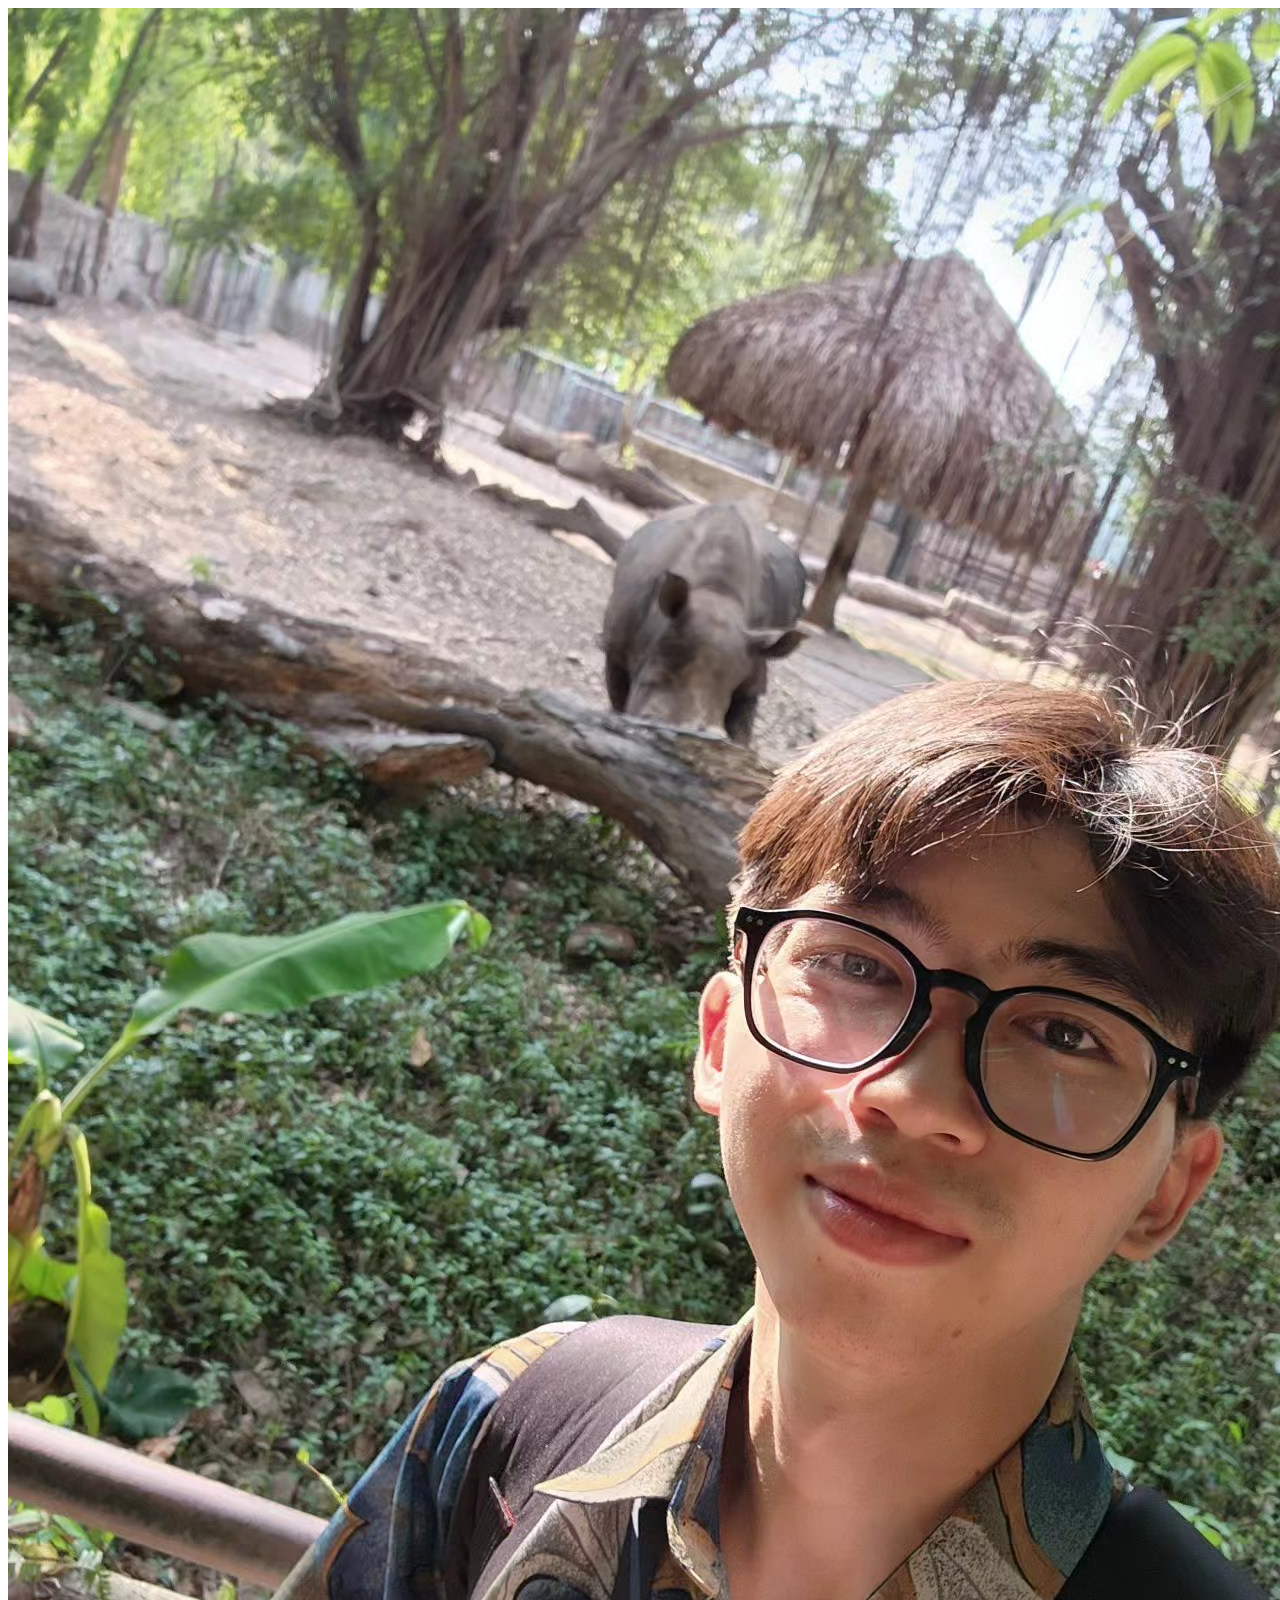
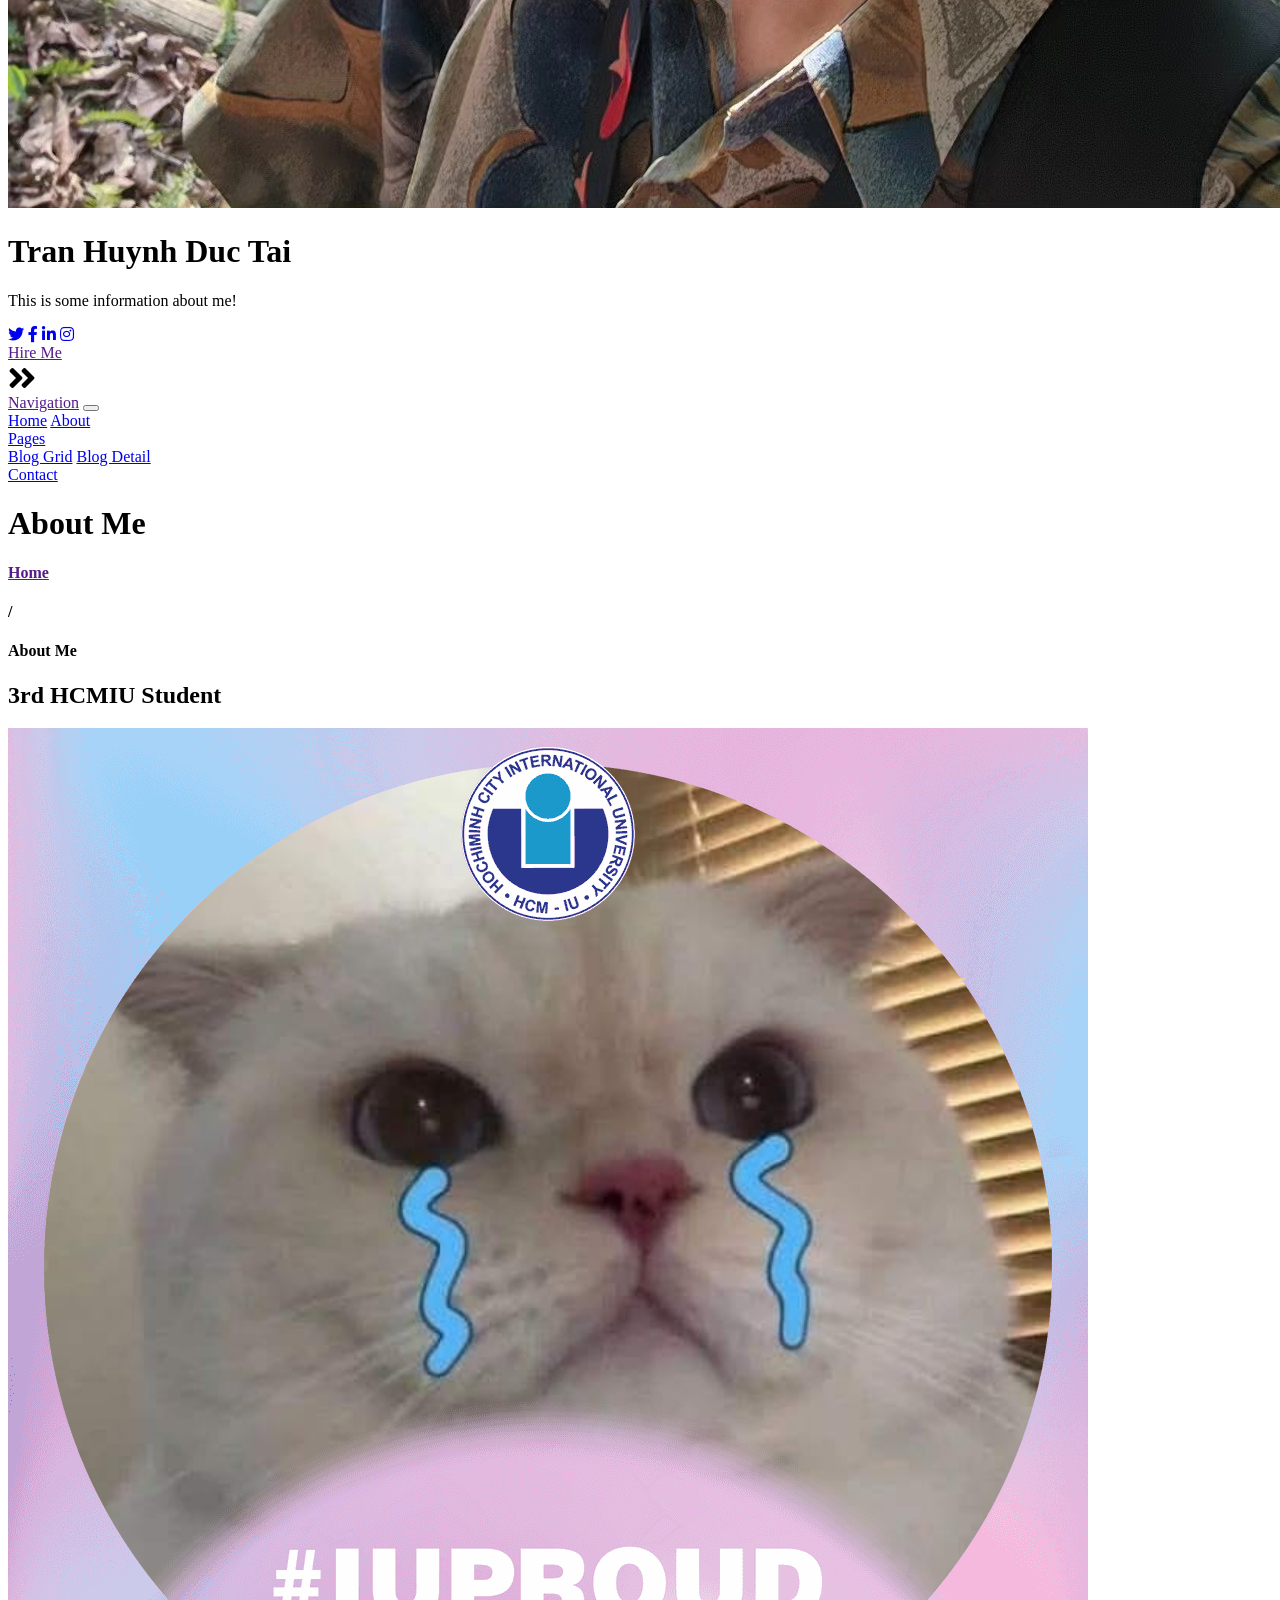
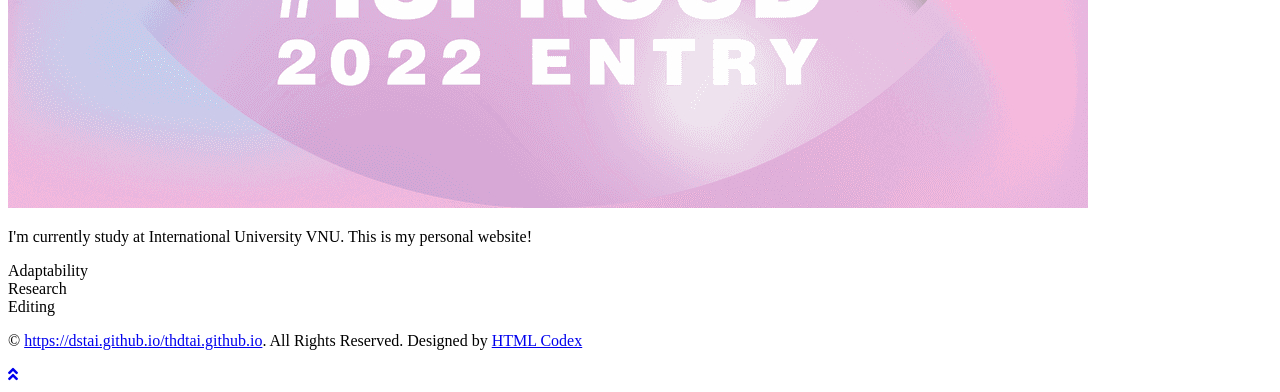
==== commit 86aefdfe: "edit about page" ====
--- a/about.html
+++ b/about.html
@@ -2,7 +2,7 @@
 <html lang="en">
     <head>
         <meta charset="utf-8">
-        <title>Bloggy - Personal Blog Template</title>
+        <title>About me</title>
         <meta content="width=device-width, initial-scale=1.0" name="viewport">
         <meta content="Free Website Template" name="keywords">
         <meta content="Free Website Template" name="description">
@@ -25,9 +25,9 @@
         <div class="sidebar">
             <div class="sidebar-text d-flex flex-column h-100 justify-content-center text-center">
                 <img class="mx-auto d-block w-75 bg-primary img-fluid rounded-circle mb-4 p-3" src="img/profile.jpg" alt="Image">
-                <h1 class="font-weight-bold">Kate Glover</h1>
+                <h1 class="font-weight-bold">Tran Huynh Duc Tai</h1>
                 <p class="mb-4">
-                    Justo stet no accusam stet invidunt sanctus magna clita vero eirmod, sit sit labore dolores lorem. Lorem at sit dolor dolores sed diam justo
+                    This is some information about me!
                 </p>
                 <div class="d-flex justify-content-center mb-5">
                     <a class="btn btn-outline-primary mr-2" href="#"><i class="fab fa-twitter"></i></a>
@@ -89,10 +89,12 @@
             <div class="container bg-white pt-5">
                 <div class="row px-3 pb-5">
                     <div class="col-md-12">
-                        <h2 class="mb-4 font-weight-bold">Article writer with 10 years of experience</h2>
+                        <!-- About title -->
+                        <h2 class="mb-4 font-weight-bold">3rd HCMIU Student</h2>
                         <img class="img-fluid float-left w-50 mr-4 mb-3" src="img/about.jpg" alt="Image">
                         <p class="m-0">
-                            Takimata lorem et ut et diam amet dolor gubergren, amet dolor eirmod sea sea invidunt, sed no sed diam ipsum ut et. Sit nonumy est ut consetetur sed, labore dolor ipsum sed ea dolor lorem erat et erat, consetetur sed labore duo voluptua rebum sed gubergren. Dolores nonumy sanctus erat clita stet sed, dolore justo diam eos aliquyam diam. Clita nonumy rebum dolor dolor eos takimata labore diam sed, et voluptua et invidunt sanctus, elitr dolor nonumy tempor dolor elitr lorem no dolor ipsum, ut at gubergren dolor est aliquyam stet, et sea takimata rebum labore erat duo invidunt lorem. At takimata stet diam dolore accusam, kasd at diam aliquyam diam sed est dolor takimata. Sadipscing rebum diam ea et tempor, eirmod et et invidunt voluptua et dolor sit. Labore labore clita et amet sea sit et, est ipsum eirmod amet voluptua dolore, diam eirmod kasd lorem gubergren clita at amet, sea accusam vero amet lorem eos sed diam sit amet, nonumy ipsum et tempor magna dolores aliquyam vero eos ipsum. Ipsum ipsum sadipscing diam aliquyam diam et ipsum eos vero, gubergren magna elitr elitr clita dolor. Aliquyam vero sed sanctus sed dolore sanctus elitr no amet, ea magna ipsum.
+                            <!-- About text -->
+                            I'm currently study at International University VNU. This is my personal website!
                         </p>
                     </div>
                     <div class="col-md-12 pt-4">
@@ -116,7 +118,7 @@
             <!-- Footer Start -->
             <div class="container py-4 bg-secondary text-center">
                 <p class="m-0 text-white">
-                    &copy; <a class="text-white font-weight-bold" href="#">Your Site Name</a>. All Rights Reserved. Designed by <a class="text-white font-weight-bold" href="https://htmlcodex.com">HTML Codex</a>
+                    &copy; <a class="text-white font-weight-bold" href="#">https://dstai.github.io/thdtai.github.io</a>. All Rights Reserved. Designed by <a class="text-white font-weight-bold" href="https://htmlcodex.com">HTML Codex</a>
                 </p>
             </div>
             <!-- Footer End -->
